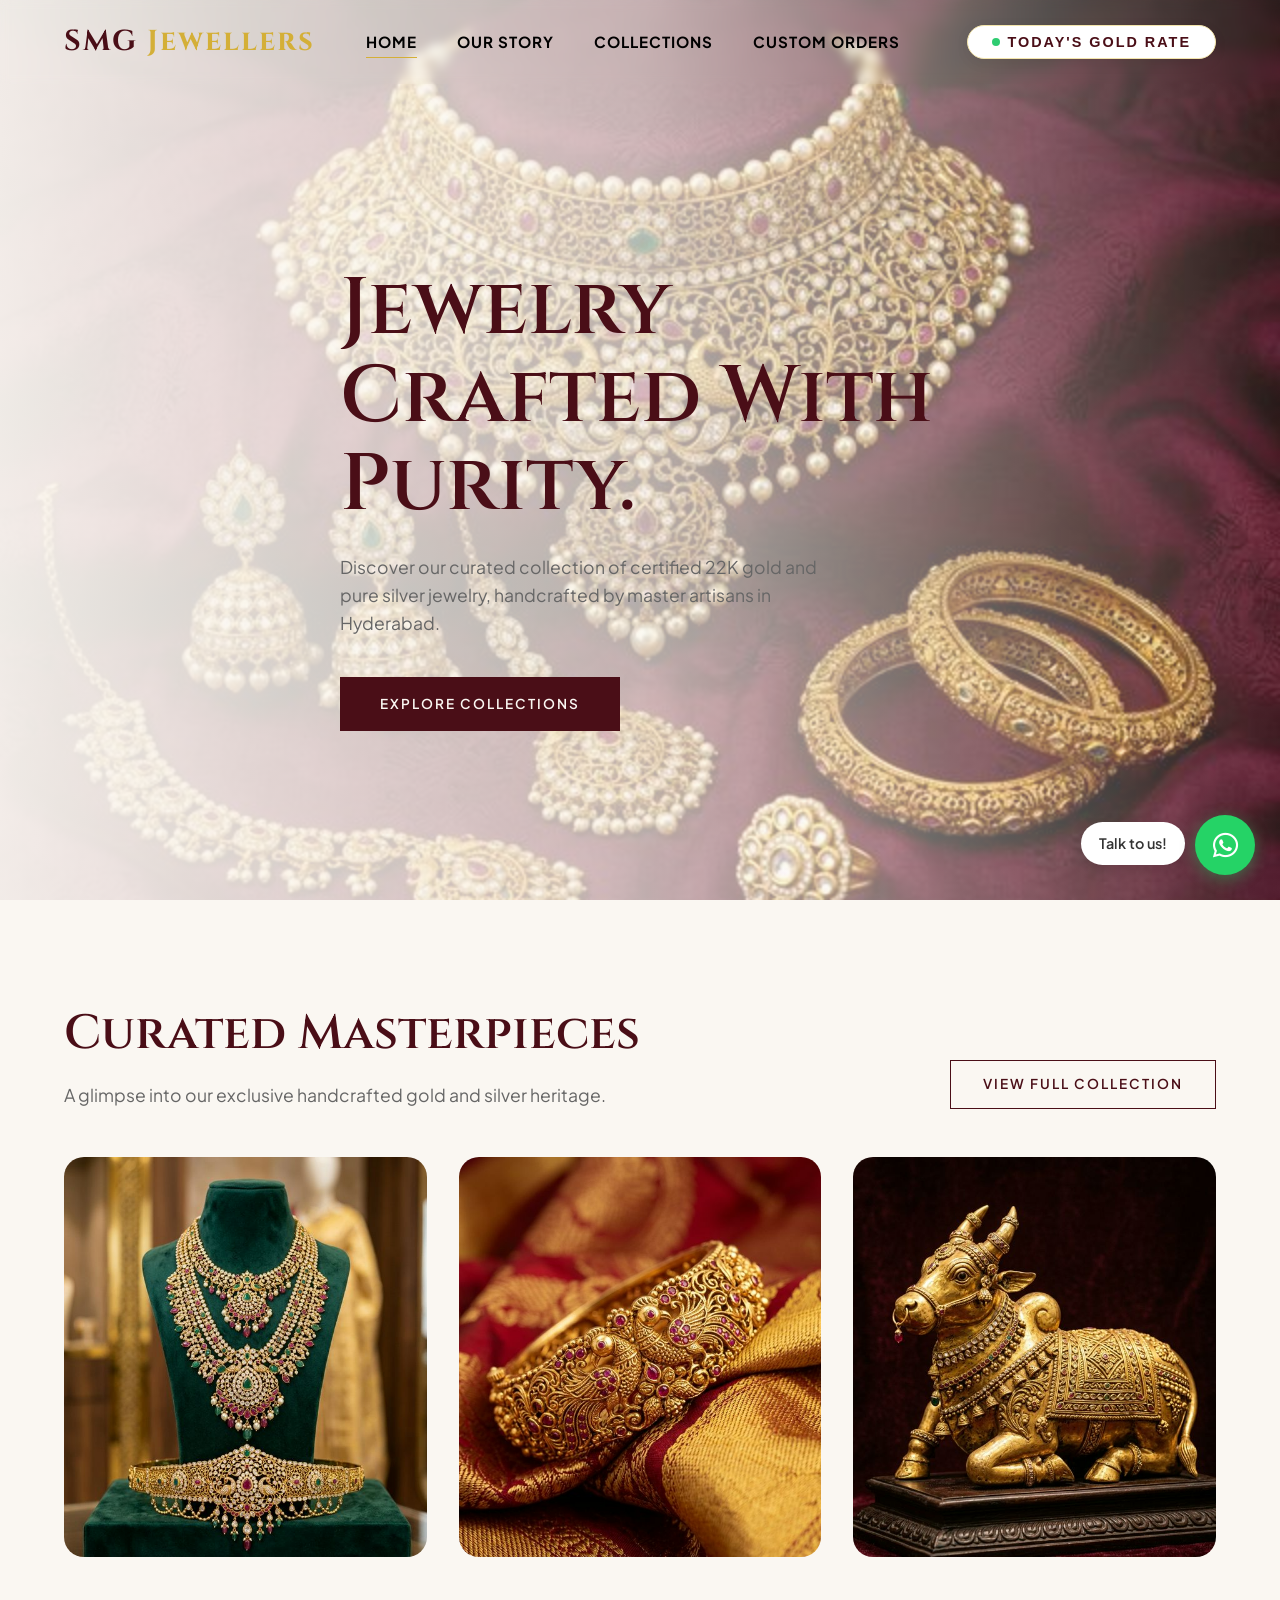
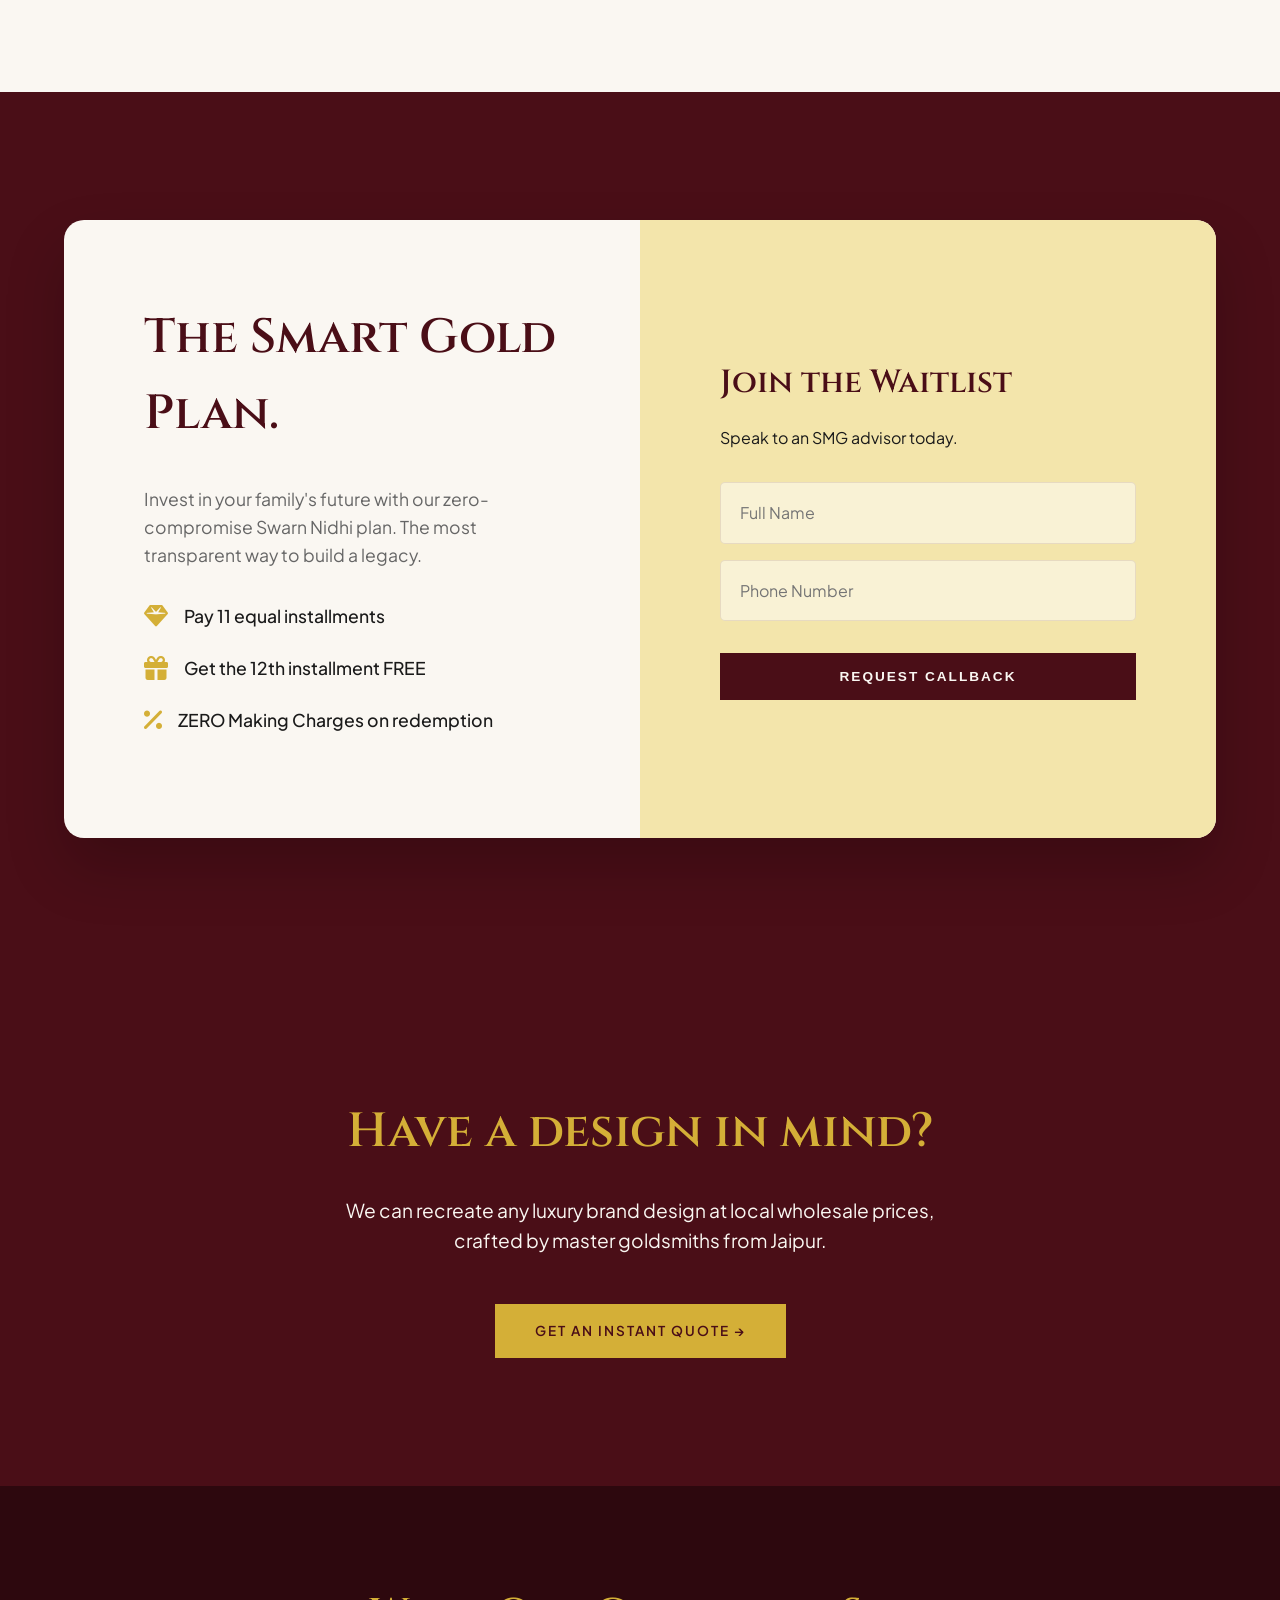
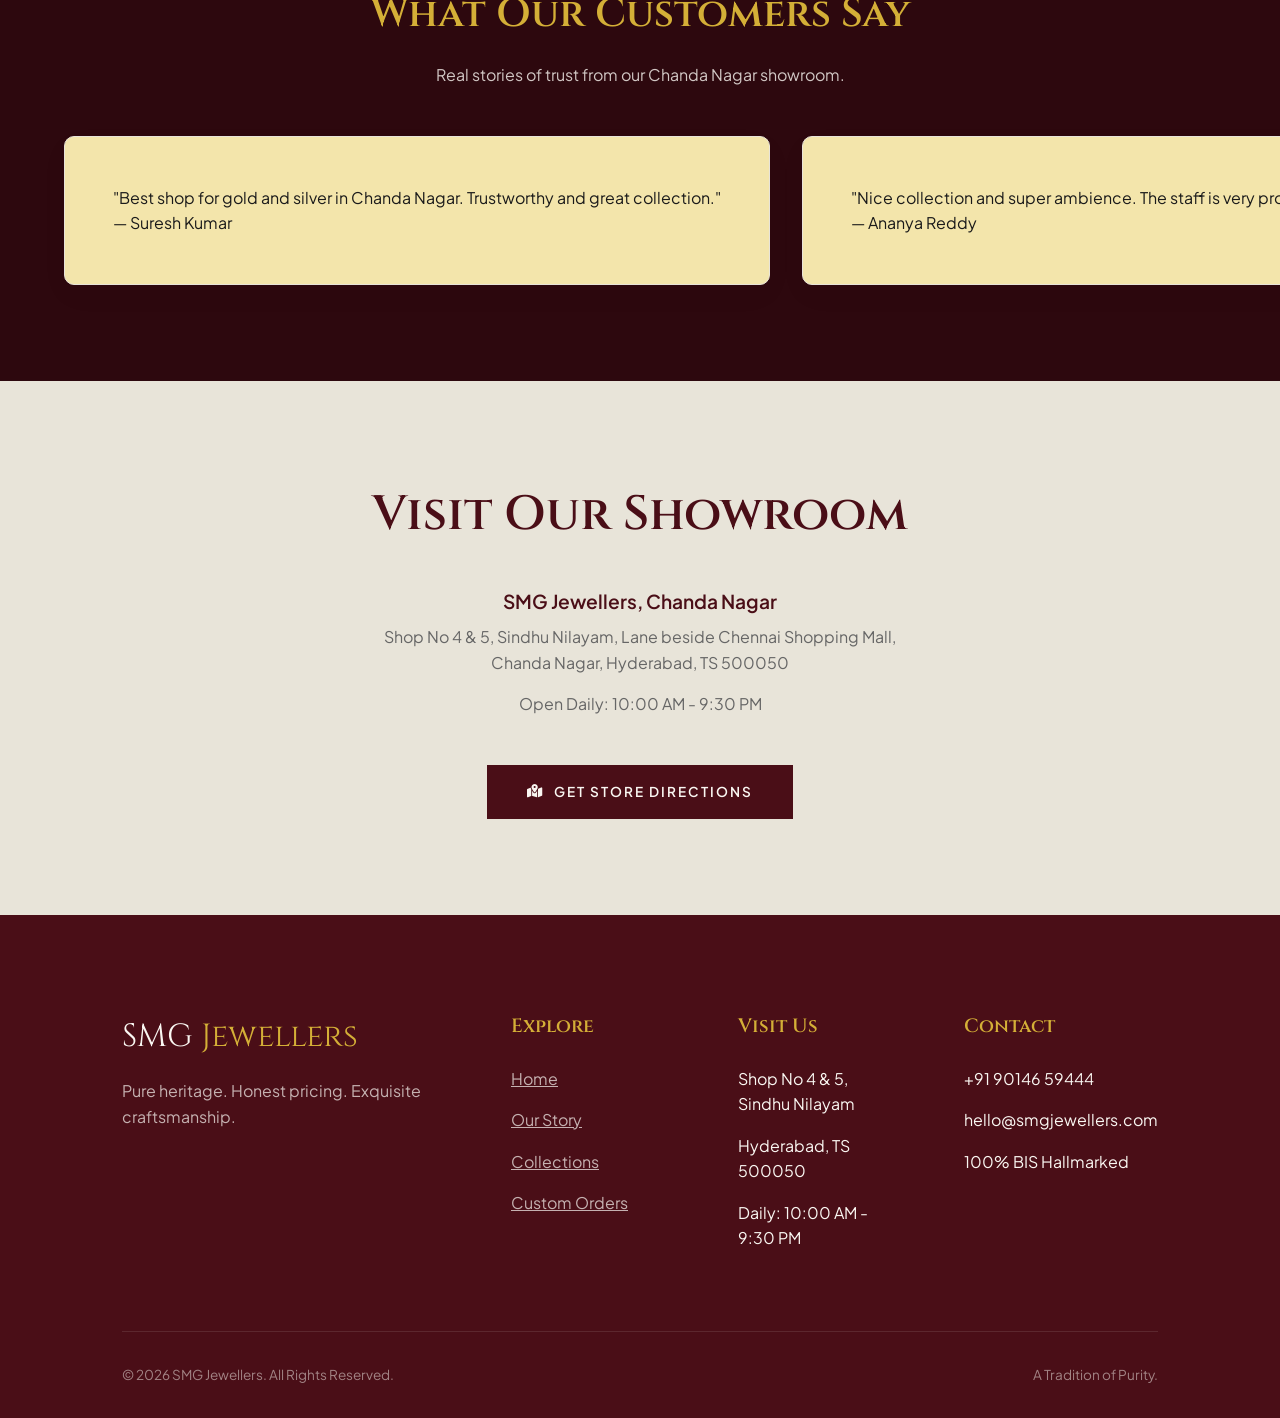
==== index.html @ c47623cd "chore: update Google Tag Manager container ID" ====
<!DOCTYPE html>

<html lang="en">

<head>
    <meta charset="utf-8" />
    <meta content="width=device-width, initial-scale=1.0" name="viewport" />
    <title>SMG Jewellers | Pure Gold & Custom Designs in Hyderabad</title>
    <meta name="description" content="Discover curated 22K gold, pure silver, and custom jewelry at SMG Jewellers, Chanda Nagar, Hyderabad. Transparency, purity, and heritage since generations.">
    <meta property="og:title" content="SMG Jewellers | Pure Gold & Custom Designs">
    <meta property="og:description" content="Visit SMG Jewellers for BIS Hallmarked gold and exquisite silver collections in Hyderabad.">
    <meta property="og:image" content="assets/bridal_jewelry_hero_1774739540869.png">
    <link href="https://cdnjs.cloudflare.com/ajax/libs/font-awesome/6.4.0/css/all.min.css" rel="stylesheet" />
    <link href="styles.css" rel="stylesheet" />

    <!-- Google Tag Manager -->
    <script>(function(w,d,s,l,i){w[l]=w[l]||[];w[l].push({'gtm.start':
    new Date().getTime(),event:'gtm.js'});var f=d.getElementsByTagName(s)[0],
    j=d.createElement(s),dl=l!='dataLayer'?'&l='+l:'';j.async=true;j.src=
    'https://www.googletagmanager.com/gtm.js?id='+i+dl;f.parentNode.insertBefore(j,f);
    })(window,document,'script','dataLayer','GTM-WTC3RZSS');</script>
    <!-- End Google Tag Manager -->

    <!-- Google Ads Conversion Tracking -->
    <script async src="https://www.googletagmanager.com/gtag/js?id=AW-18037257898"></script>
    <script>
      window.dataLayer = window.dataLayer || [];
      function gtag(){dataLayer.push(arguments);}
      gtag('js', new Date());
      gtag('config', 'AW-18037257898');
    </script>
</head>

<body>
    <!-- Google Tag Manager (noscript) -->
    <noscript><iframe src="https://www.googletagmanager.com/ns.html?id=GTM-WTC3RZSS"
    height="0" width="0" style="display:none;visibility:hidden"></iframe></noscript>
    <!-- End Google Tag Manager (noscript) -->

    <!-- Header -->
    <header class="header">
        <a class="logo" href="index.html">SMG <span>Jewellers</span></a>
        <nav class="nav-links">
            <a class="nav-link active" href="index.html">Home</a>
            <a class="nav-link" href="about.html">Our Story</a>
            <a class="nav-link" href="gallery.html">Collections</a>
            <a class="nav-link text-gold" href="custom-designs.html">Custom Orders</a>
        </nav>
        <button class="btn" id="open-rates-btn" style="padding: 0.5rem 1.5rem; font-size: 0.9rem; background: #fff; border: 1px solid var(--gold-light); color: var(--maroon); border-radius: 50px; margin-left: 1rem; cursor: pointer; font-weight: 600; box-shadow: 0 4px 15px rgba(0,0,0,0.05); display: flex; align-items: center; justify-content: center; gap: 8px;"><div class="pulse" style="width: 8px; height: 8px; margin:0;"></div> Today's Gold Rate</button>
    </header>
    <!-- Hero Section -->
    <section class="hero reveal active">
        <img alt="Bridal Jewelry" class="hero-bg" src="assets/bridal_jewelry_hero_1774739540869.png" />
        <div class="hero-overlay"></div>
        <div class="container relative z-10">
            <div class="hero-content">
                <h1 class="hero-title">Jewelry Crafted With Purity.</h1>
                <p class="hero-text">Discover our curated collection of certified 22K gold and pure silver jewelry,
                    handcrafted by master artisans in Hyderabad.</p>
                <a class="btn btn-primary" href="gallery.html">Explore Collections</a>
            </div>
        </div>
    </section>
    <!-- Featured Collections -->
    <section class="section reveal" style="padding: 6rem 0;">
        <div class="container">
            <div
                style="display: flex; justify-content: space-between; align-items: flex-end; margin-bottom: 3rem; flex-wrap: wrap; gap: 2rem;">
                <div>
                    <h2 style="font-size: 3rem; margin-bottom: 0.5rem;">Curated Masterpieces</h2>
                    <p style="font-size: 1.1rem; color: var(--text-light);">A glimpse into our exclusive handcrafted
                        gold and silver heritage.</p>
                </div><a class="btn btn-outline" href="gallery.html" style="padding: 0.8rem 2rem;">View Full
                    Collection</a>
            </div>
            <div class="reviews-grid" style="gap: 2rem; margin-top: 0;">
                <a class="masonry-item" href="product.html?id=heavy-bridal-haram">
                    <img alt="Heavy Bridal Haram" src="assets/heavy_bridal_haram_1774742140736.png"
                        style="height: 400px; object-fit: cover; border-radius: 20px; width: 100%;" />
                    <div class="masonry-hover">
                        <h3 class="item-name">Heavy Bridal Haram</h3>
                        <p>View Heritage Piece &rarr;</p>
                    </div>
                </a>
                <a class="masonry-item" href="product.html?id=temple-gold-bangle">
                    <img alt="Temple Gold Bangle" src="assets/temple_gold_bangle_1774742118726.png"
                        style="height: 400px; object-fit: cover; border-radius: 20px; width: 100%;" />
                    <div class="masonry-hover">
                        <h3 class="item-name">Temple Gold Bangle</h3>
                        <p>View Heritage Piece &rarr;</p>
                    </div>
                </a>
                <a class="masonry-item" href="product.html?id=gold-nandi-bomma">
                    <img alt="Antique Nandi Bomma" src="assets/antique_nandi_bomma.png"
                        style="height: 400px; object-fit: cover; border-radius: 20px; width: 100%;" />
                    <div class="masonry-hover">
                        <h3 class="item-name">Antique Nandi Bomma</h3>
                        <p>View Heritage Piece &rarr;</p>
                    </div>
                </a>
            </div>
        </div>
    </section>
    <!-- Savings Plan -->
    <section class="section savings-section reveal">
        <div class="container">
            <div class="savings-container">
                <div class="savings-content">
                    <h2 style="font-size: 3rem; margin-bottom: 2rem;">The Smart Gold Plan.</h2>
                    <p style="font-size: 1.1rem; color: var(--text-light);">Invest in your family's future with our
                        zero-compromise Swarn Nidhi plan. The most transparent way to build a legacy.</p>
                    <ul class="feature-list">
                        <li><i class="fa-solid fa-gem"></i> Pay 11 equal installments</li>
                        <li><i class="fa-solid fa-gift"></i> Get the 12th installment FREE</li>
                        <li><i class="fa-solid fa-percent"></i> ZERO Making Charges on redemption</li>
                    </ul>
                </div>
                <div class="savings-form-wrapper">
                    <h3 style="font-size: 2rem; margin-bottom: 1rem;">Join the Waitlist</h3>
                    <p style="margin-bottom: 2rem;">Speak to an SMG advisor today.</p>
                    <form id="savings-form">
                        <input class="form-input" id="savings-name" placeholder="Full Name" required="" type="text" />
                        <input class="form-input" id="savings-phone" placeholder="Phone Number" required="" type="tel" />
                        <button class="btn btn-primary" style="width: 100%; margin-top: 1rem;" type="submit">Request
                            Callback</button>
                    </form>
                </div>
            </div>
        </div>
    </section>
    <!-- Custom Designs Promo -->
    <section class="section reveal" style="background: var(--maroon);">
        <div class="container" style="text-align: center;">
            <h2 style="font-size: 3rem; color: var(--gold); margin-bottom: 1.5rem;">Have a design in mind?</h2>
            <p style="color: var(--cream); font-size: 1.2rem; max-width: 600px; margin: 0 auto 3rem;">We can recreate
                any luxury brand design at local wholesale prices, crafted by master goldsmiths from Jaipur.</p>
            <a class="btn btn-primary" href="custom-designs.html"
                style="background: var(--gold); color: var(--maroon);">Get an Instant Quote &rarr;</a>
        </div>
    </section>
    <!-- Testimonials -->
    <section class="section reveal" style="padding: 6rem 0; background: var(--maroon-dark); overflow: hidden;">
        <div class="container">
            <div style="text-align: center; margin-bottom: 3rem;">
                <h2 style="color: var(--gold); font-size: 2.5rem; margin-bottom: 1rem;">What Our Customers Say</h2>
                <p style="color: var(--cream); opacity: 0.8;">Real stories of trust from our Chanda Nagar showroom.</p>
            </div>
            <div class="reviews-marquee-container"
                style="display: flex; gap: 2rem; animation: scrollReviews 40s linear infinite; width: fit-content;">
                <div class="review-card review-card-fixed">
                    <p>"Best shop for gold and silver in Chanda Nagar. Trustworthy and great collection."</p><span>—
                        Suresh Kumar</span>
                </div>
                <div class="review-card review-card-fixed">
                    <p>"Nice collection and super ambience. The staff is very professional."</p><span>— Ananya
                        Reddy</span>
                </div>
                <div class="review-card review-card-fixed">
                    <p>"I got my bridal jewellery customized here, amazing work and finish."</p><span>— Priyanka
                        Sharma</span>
                </div>
                <div class="review-card review-card-fixed">
                    <p>"Transparent pricing and high-quality certified gold. Highly recommended."</p><span>— Rahul
                        Mehta</span>
                </div>
                <div class="review-card review-card-fixed">
                    <p>"Exquisite designs for every occasion. A generational family jeweler."</p><span>— Vijaya
                        Lakshmi</span>
                </div>
                <div class="review-card review-card-fixed">
                    <p>"The best experience buying traditional jewelry in Hyderabad."</p><span>— Sai Kumar</span>
                </div>
                <!-- Duplicate set for seamless infinite loop -->
                <div class="review-card review-card-fixed">
                    <p>"Best shop for gold and silver in Chanda Nagar. Trustworthy and great collection."</p><span>—
                        Suresh Kumar</span>
                </div>
                <div class="review-card review-card-fixed">
                    <p>"Nice collection and super ambience. The staff is very professional."</p><span>— Ananya
                        Reddy</span>
                </div>
                <div class="review-card review-card-fixed">
                    <p>"I got my bridal jewellery customized here, amazing work and finish."</p><span>— Priyanka
                        Sharma</span>
                </div>
                <div class="review-card review-card-fixed">
                    <p>"Transparent pricing and high-quality certified gold. Highly recommended."</p><span>— Rahul
                        Mehta</span>
                </div>
                <div class="review-card review-card-fixed">
                    <p>"Exquisite designs for every occasion. A generational family jeweler."</p><span>— Vijaya
                        Lakshmi</span>
                </div>
                <div class="review-card review-card-fixed">
                    <p>"The best experience buying traditional jewelry in Hyderabad."</p><span>— Sai Kumar</span>
                </div>
            </div>
        </div>
    </section>
    <section class="section" id="store-location" style="background: var(--cream-dark); padding: 6rem 0;">
        <div class="container" style="text-align: center;">
            <h2 style="font-size: 3rem; margin-bottom: 2rem;">Visit Our Showroom</h2>
            <div style="max-width: 600px; margin: 0 auto 3rem;">
                <p style="font-size: 1.2rem; color: var(--maroon); font-weight: 600; margin-bottom: 0.5rem;">SMG
                    Jewellers, Chanda Nagar</p>
                <p style="color: var(--text-light);">Shop No 4 &amp; 5, Sindhu Nilayam, Lane beside Chennai Shopping
                    Mall,<br />Chanda Nagar, Hyderabad, TS 500050</p>
                <p style="color: var(--text-light); margin-top: 1rem;">Open Daily: 10:00 AM - 9:30 PM</p>
            </div><a class="btn btn-primary"
                href="https://www.google.com/maps/dir//SMG+Jewellers,+Sindhu+Nilayam,+Shop+No.+4+%26+5,+Lane+beside+Chennai+Shopping+Mall,+Behind+Canara+Bank,+Gangaram,+Chanda+Nagar,+Hyderabad,+TS+500050"
                target="_blank"><i class="fa-solid fa-map-location-dot" style="margin-right: 10px;"></i> Get Store
                Directions</a>
        </div>
    </section>
    <!-- Footer -->
    <footer class="footer">
        <div class="container">
            <div class="footer-grid">
                <div>
                    <a class="footer-logo" href="#">SMG <span>Jewellers</span></a>
                    <p style="color: rgba(250, 247, 242, 0.7); margin-top: 1rem;">Pure heritage. Honest pricing.
                        Exquisite craftsmanship.</p>
                </div>
                <div>
                    <h4 class="footer-title">Explore</h4>
                    <ul class="footer-links">
                        <li><a href="index.html">Home</a></li>
                        <li><a href="about.html">Our Story</a></li>
                        <li><a href="gallery.html">Collections</a></li>
                        <li><a href="custom-designs.html">Custom Orders</a></li>
                    </ul>
                </div>
                <div>
                    <h4 class="footer-title">Visit Us</h4>
                    <ul class="footer-links">
                        <li>Shop No 4 &amp; 5, Sindhu Nilayam</li>
                        <li>Hyderabad, TS 500050</li>
                        <li>Daily: 10:00 AM - 9:30 PM</li>
                    </ul>
                </div>
                <div>
                    <h4 class="footer-title">Contact</h4>
                    <ul class="footer-links">
                        <li>+91 90146 59444</li>
                        <li>hello@smgjewellers.com</li>
                        <li>100% BIS Hallmarked</li>
                    </ul>
                </div>
            </div>
            <div class="footer-bottom">
                <p>© 2026 SMG Jewellers. All Rights Reserved.</p>
                <p>A Tradition of Purity.</p>
            </div>
        </div>
    </footer>
    <div class="wa-tooltip">Talk to us!</div>
    <a class="whatsapp-float" href="https://wa.me/919014659444" target="_blank" title="Chat on WhatsApp"><i
            class="fa-brands fa-whatsapp"></i></a>
    <script src="script.js"></script>

<!-- Rate Modal -->
<div id="rate-modal" class="modal-overlay">
    <div class="modal-content">
        <button id="close-rate-modal" class="close-btn">&times;</button>
        <div class="modal-header">
            <h3>Today's Live Rates</h3>
            <p style="font-size: 0.9rem; color: var(--text-light);">Market rates updated live from Hyderabad</p>
        </div>
        <div class="modal-body">
            <!-- Gold 24K -->
            <div class="rate-item gold-rate-box">
                <div class="metal-info">
                    <span class="metal-name">Pure Gold (24KT)</span>
                    <span class="metal-label">Price per 1g</span>
                </div>
                <span class="metal-price" id="modal-gold24">Fetching...</span>
            </div>
            <!-- Gold 22K -->
            <div class="rate-item gold-rate-box" style="background: var(--gold); color: #fff;">
                <div class="metal-info">
                    <span class="metal-name" style="color: rgba(255,255,255,0.8);">Standard Gold (22KT)</span>
                    <span class="metal-label" style="color: #fff;">Price per 1g</span>
                </div>
                <span class="metal-price" id="modal-gold22" style="color: #fff;">Fetching...</span>
            </div>
            <!-- Gold 18K -->
            <div class="rate-item gold-rate-box" style="background: #fffbe6;">
                <div class="metal-info">
                    <span class="metal-name">Light Gold (18KT)</span>
                    <span class="metal-label">Price per 1g</span>
                </div>
                <span class="metal-price" id="modal-gold18">Fetching...</span>
            </div>
            <!-- Silver -->
            <div class="rate-item silver-rate-box">
                <div class="metal-info">
                    <span class="metal-name">Pure Silver</span>
                    <span class="metal-label">Price per 1g</span>
                </div>
                <span class="metal-price" id="modal-silver">Fetching...</span>
            </div>
            <!-- Platinum -->
            <div class="rate-item platinum-rate-box">
                <div class="metal-info">
                    <span class="metal-name">Platinum</span>
                    <span class="metal-label">Price per 1g</span>
                </div>
                <span class="metal-price" id="modal-platinum">Fetching...</span>
            </div>
        </div>
        <div class="modal-footer">
            <span id="rate-timestamp">Last updated: Just now</span>
            <div style="margin-top: 1rem;">
                <a href="https://wa.me/919014659444?text=Hi, I want to lock the current gold rate." target="_blank" class="btn btn-primary" style="width: 100%; border-radius: 50px;">Lock This Rate &rarr;</a>
            </div>
        </div>
    </div>
</div>
</body>

</html>
---- styles.css ----
@import url('https://fonts.googleapis.com/css2?family=Cinzel:wght@400;600;700&family=Plus+Jakarta+Sans:wght@300;400;500;600&display=swap');

:root {
    --maroon: #4A0E17;
    --maroon-dark: #2D080E;
    --gold: #D4AF37;
    --gold-light: #F3E5AB;
    --cream: #FAF7F2;
    --cream-dark: #E8E4D9;
    --text-dark: #1A1A1A;
    --text-light: #666666;

    --font-heading: 'Cinzel', serif;
    --font-body: 'Plus Jakarta Sans', sans-serif;

    --transition: all 0.6s cubic-bezier(0.16, 1, 0.3, 1);
}

* {
    margin: 0;
    padding: 0;
    box-sizing: border-box;
}

body {
    font-family: var(--font-body);
    background-color: var(--cream);
    color: var(--text-dark);
    line-height: 1.6;
    overflow-x: hidden;
    opacity: 0;
    /* for page load animation */
    animation: fadeIn 1s ease forwards;
}

@keyframes fadeIn {
    to {
        opacity: 1;
    }
}

/* Typography */
h1,
h2,
h3,
h4,
.heading {
    font-family: var(--font-heading);
    color: var(--maroon);
    font-weight: 600;
}

.text-gold {
    color: var(--gold);
}

.text-cream {
    color: var(--cream);
}

/* Utilities */
.container {
    max-width: 1440px;
    margin: 0 auto;
    padding: 0 5%;
}

.section {
    padding: 8rem 0;
}

/* Reveal Animations */
.reveal {
    opacity: 0;
    transform: translateY(40px);
    transition: var(--transition);
}

.reveal.active {
    opacity: 1;
    transform: translateY(0);
}

/* Header */
.header {
    position: fixed;
    top: 0;
    left: 0;
    width: 100%;
    z-index: 100;
    padding: 1.2rem 5%;
    display: flex;
    justify-content: space-between;
    align-items: center;
    transition: var(--transition);
    background: transparent;
    backdrop-filter: blur(5px);
}

.header.scrolled {
    background: rgba(250, 247, 242, 0.95);
    backdrop-filter: blur(10px);
    box-shadow: 0 4px 30px rgba(0, 0, 0, 0.05);
    padding: 1rem 5%;
}

.logo {
    font-family: var(--font-heading);
    font-size: 1.8rem;
    font-weight: 700;
    color: var(--maroon);
    text-decoration: none;
    letter-spacing: 2px;
}

.logo span {
    color: var(--gold);
}

.nav-links {
    display: flex;
    gap: 2.5rem;
    align-items: center;
}

/* Live Rate Ticker */
.rate-ticker {
    background: var(--maroon-dark);
    color: var(--gold);
    padding: 0.5rem 0;
    font-size: 0.8rem;
    font-weight: 600;
    text-transform: uppercase;
    letter-spacing: 1.5px;
    overflow: hidden;
    position: relative;
    z-index: 101;
    border-bottom: 1px solid rgba(212, 175, 55, 0.2);
}

.ticker-content {
    display: flex;
    gap: 6rem;
    white-space: nowrap;
    animation: ticker 40s linear infinite;
    width: fit-content;
    padding-left: 2rem;
}

@keyframes ticker {
    0% { transform: translateX(0); }
    100% { transform: translateX(-50%); }
}

.ticker-item {
    display: flex;
    align-items: center;
    gap: 0.5rem;
}

.nav-link {
    text-decoration: none;
    color: #000;
    font-weight: 700;
    font-size: 0.95rem;
    text-transform: uppercase;
    letter-spacing: 1px;
    position: relative;
    transition: var(--transition);
}

.nav-link::after {
    content: '';
    position: absolute;
    bottom: -4px;
    left: 0;
    width: 0;
    height: 1px;
    background: var(--gold);
    transition: var(--transition);
}

.nav-link:hover::after,
.nav-link.active::after {
    width: 100%;
}

.live-rate {
    display: flex;
    align-items: center;
    gap: 1.5rem;
    font-size: 0.85rem;
    text-transform: uppercase;
    letter-spacing: 1px;
    font-weight: 600;
    color: var(--gold);
    background: rgba(74, 14, 23, 0.85);
    backdrop-filter: blur(10px);
    -webkit-backdrop-filter: blur(10px);
    border: 1px solid rgba(212, 175, 55, 0.3);
    padding: 0.6rem 1.5rem;
    border-radius: 30px;
    box-shadow: 0 4px 20px rgba(0, 0, 0, 0.15);
}

.rate-item {
    display: flex;
    align-items: center;
    gap: 0.5rem;
    white-space: nowrap;
}

.pulse {
    width: 8px;
    height: 8px;
    background: #2ecc71;
    border-radius: 50%;
    animation: pulsing 2s infinite;
}

.pulse.silver-pulse {
    background: #E0E0E0;
    box-shadow: 0 0 10px #E0E0E0;
}

@keyframes pulsing {
    0% {
        box-shadow: 0 0 0 0 rgba(74, 14, 23, 0.4);
    }

    70% {
        box-shadow: 0 0 0 8px rgba(74, 14, 23, 0);
    }

    100% {
        box-shadow: 0 0 0 0 rgba(74, 14, 23, 0);
    }
}

/* Buttons */
.btn {
    display: inline-flex;
    align-items: center;
    justify-content: center;
    padding: 1rem 2.5rem;
    text-decoration: none;
    font-weight: 600;
    text-transform: uppercase;
    letter-spacing: 2px;
    font-size: 0.85rem;
    transition: var(--transition);
    border: none;
    cursor: pointer;
    position: relative;
    overflow: hidden;
}

.btn-primary {
    background: var(--maroon);
    color: var(--cream);
}

.btn-primary::before {
    content: '';
    position: absolute;
    top: 0;
    left: -100%;
    width: 100%;
    height: 100%;
    background: linear-gradient(90deg, transparent, rgba(255, 255, 255, 0.2), transparent);
    transition: var(--transition);
}

.btn-primary:hover::before {
    left: 100%;
}

.btn-primary:hover {
    transform: translateY(-3px);
    box-shadow: 0 10px 20px rgba(74, 14, 23, 0.2);
}

.btn-outline {
    border: 1px solid var(--maroon);
    color: var(--maroon);
    background: transparent;
}

.btn-outline:hover {
    background: var(--maroon);
    color: var(--cream);
}

/* Floating WhatsApp */
.whatsapp-float {
    position: fixed;
    bottom: 2rem;
    right: 2rem;
    width: 60px;
    height: 60px;
    background: #25D366;
    color: white;
    border-radius: 50%;
    display: flex;
    align-items: center;
    justify-content: center;
    font-size: 30px;
    box-shadow: 0 10px 30px rgba(37, 211, 102, 0.3);
    z-index: 1000;
    transition: var(--transition);
    text-decoration: none;
}

.whatsapp-float:hover {
    transform: translateY(-5px) scale(1.05);
    box-shadow: 0 15px 35px rgba(37, 211, 102, 0.4);
}

/* Footer */
.footer {
    background: var(--maroon);
    color: var(--cream);
    padding: 6rem 5% 2rem;
}

.footer-grid {
    display: grid;
    grid-template-columns: 2fr 1fr 1fr 1fr;
    gap: 4rem;
    margin-bottom: 4rem;
}

.footer-logo {
    font-family: var(--font-heading);
    font-size: 2rem;
    color: var(--cream);
    text-decoration: none;
    margin-bottom: 1rem;
    display: block;
}

.footer-logo span {
    color: var(--gold);
}

.footer-title {
    color: var(--gold);
    font-size: 1.2rem;
    margin-bottom: 1.5rem;
}

.footer-links {
    list-style: none;
}

.footer-links li {
    margin-bottom: 1rem;
}

.footer-links a {
    color: rgba(250, 247, 242, 0.7);
    transition: var(--transition);
}

.footer-links a:hover {
    color: var(--gold);
    padding-left: 5px;
}

.footer-bottom {
    border-top: 1px solid rgba(250, 247, 242, 0.1);
    padding-top: 2rem;
    display: flex;
    justify-content: space-between;
    align-items: center;
    font-size: 0.85rem;
    color: rgba(250, 247, 242, 0.5);
}

/* ------------------------
   HOMEPAGE SPECIFICS
------------------------ */
.hero {
    height: 100vh;
    position: relative;
    display: flex;
    align-items: center;
    padding: 0 5%;
}

.hero-bg {
    position: absolute;
    top: 0;
    left: 0;
    width: 100%;
    height: 100%;
    object-fit: cover;
    z-index: -2;
}

.hero-overlay {
    position: absolute;
    top: 0;
    left: 0;
    width: 100%;
    height: 100%;
    background: linear-gradient(to right, rgba(250, 247, 242, 0.95) 0%, rgba(250, 247, 242, 0.7) 50%, rgba(250, 247, 242, 0.1) 100%);
    z-index: -1;
}

.hero-content {
    max-width: 600px;
    padding-top: 6rem;
}

.hero-subtitle {
    text-transform: uppercase;
    letter-spacing: 4px;
    color: var(--gold);
    font-weight: 600;
    font-size: 0.9rem;
    margin-bottom: 1rem;
    display: block;
}

.hero-title {
    font-size: 5rem;
    line-height: 1.1;
    margin-bottom: 1.5rem;
}

.hero-text {
    font-size: 1.1rem;
    color: var(--text-light);
    margin-bottom: 2.5rem;
    max-width: 480px;
}

/* Savings Card */
.savings-section {
    background: var(--maroon);
    color: var(--cream);
    position: relative;
}

.savings-container {
    display: grid;
    grid-template-columns: 1fr 1fr;
    background: var(--cream);
    border-radius: 20px;
    overflow: hidden;
    box-shadow: 0 30px 60px rgba(0, 0, 0, 0.2);
    color: var(--text-dark);
}

.savings-content {
    padding: 5rem;
    display: flex;
    flex-direction: column;
    justify-content: center;
}

.savings-form-wrapper {
    background: var(--gold-light);
    padding: 5rem;
    display: flex;
    flex-direction: column;
    justify-content: center;
}

.feature-list {
    list-style: none;
    margin-top: 2rem;
}

.feature-list li {
    display: flex;
    align-items: center;
    gap: 1rem;
    margin-bottom: 1.5rem;
    font-size: 1.1rem;
    font-weight: 500;
}

.feature-list i {
    color: var(--gold);
    font-size: 1.5rem;
}

.form-input {
    width: 100%;
    padding: 1.2rem;
    border: 1px solid rgba(74, 14, 23, 0.1);
    background: rgba(255, 255, 255, 0.5);
    margin-bottom: 1rem;
    font-family: var(--font-body);
    font-size: 1rem;
    border-radius: 5px;
    transition: var(--transition);
}

.form-input:focus {
    outline: none;
    border-color: var(--maroon);
    background: #fff;
}

/* Testimonials */
.reviews-grid {
    display: grid;
    grid-template-columns: repeat(3, 1fr);
    gap: 3rem;
    margin-top: 4rem;
}

.review-card {
    background: var(--gold-light);
    padding: 3rem;
    border-radius: 10px;
    box-shadow: 0 10px 30px rgba(0, 0, 0, 0.03);
    transition: var(--transition);
    border: 1px solid var(--cream-dark);
}

.review-card:hover {
    transform: translateY(-10px);
    box-shadow: 0 20px 40px rgba(74, 14, 23, 0.08);
    border-color: var(--gold);
}

.stars {
    color: var(--gold);
    font-size: 1.2rem;
    margin-bottom: 1.5rem;
}

.review-text {
    font-size: 1.1rem;
    font-style: italic;
    color: var(--text-light);
    margin-bottom: 2rem;
}

.reviewer {
    font-weight: 700;
    text-transform: uppercase;
    letter-spacing: 1px;
    font-size: 0.85rem;
    color: var(--maroon);
}

/* ------------------------
   GALLERY MASONRY
------------------------ */
.page-header {
    position: relative;
    padding: 12rem 5% 6rem;
    text-align: center;
}

.page-header h1 {
    color: var(--maroon);
    font-size: 4rem;
    margin-bottom: 1rem;
    position: relative;
    z-index: 2;
}

.page-header p {
    position: relative;
    z-index: 2;
    color: var(--text-light);
}

.masonry {
    column-count: 3;
    column-gap: 2rem;
    padding: 4rem 5%;
}

.masonry-item {
    break-inside: avoid;
    margin-bottom: 2rem;
    position: relative;
    border-radius: 10px;
    overflow: hidden;
    cursor: pointer;
}

.masonry-item img {
    width: 100%;
    transition: var(--transition);
}

.masonry-hover {
    position: absolute;
    top: 0;
    left: 0;
    width: 100%;
    height: 100%;
    background: rgba(74, 14, 23, 0.8);
    display: flex;
    flex-direction: column;
    justify-content: center;
    align-items: center;
    opacity: 0;
    transition: var(--transition);
    color: #fff;
    padding: 2rem;
    text-align: center;
}

.masonry-item:hover img {
    transform: scale(1.05);
}

.masonry-item:hover .masonry-hover {
    opacity: 1;
}

.item-name {
    font-family: var(--font-heading);
    font-size: 1.5rem;
    margin-bottom: 1rem;
    color: var(--gold);
}

.inquire-btn {
    color: #fff;
    border: 1px solid var(--gold);
    padding: 0.8rem 1.5rem;
    text-transform: uppercase;
    font-size: 0.8rem;
    letter-spacing: 1px;
    border-radius: 30px;
    transition: var(--transition);
}

.inquire-btn:hover {
    background: var(--gold);
    color: var(--maroon);
}

/* ------------------------
   ABOUT US
------------------------ */
.about-grid {
    display: grid;
    grid-template-columns: 1fr 1fr;
    gap: 6rem;
    align-items: center;
}

.about-img {
    width: 100%;
    border-radius: 10px;
    box-shadow: -20px 20px 0 var(--gold-light);
}

.trust-banner {
    background: var(--cream-dark);
    padding: 6rem 5%;
    display: grid;
    grid-template-columns: repeat(3, 1fr);
    gap: 3rem;
    text-align: center;
}

.trust-card i {
    font-size: 3rem;
    color: var(--gold);
    margin-bottom: 1.5rem;
}

.trust-card h3 {
    font-size: 1.5rem;
    margin-bottom: 1rem;
    color: var(--maroon);
}

/* ------------------------
   CUSTOM DESIGNS (SPOKE)
------------------------ */
.spoke-nav {
    display: none !important;
    /* STRICT CRO RULE */
}

.split-hero {
    position: relative;
    min-height: 100vh;
    display: flex;
    flex-direction: column;
    justify-content: center;
    padding: 8rem 5% 4rem;
    text-align: center;
}

.split-hero h1 {
    color: var(--maroon);
    font-size: 5rem;
    margin-bottom: 1.5rem;
    max-width: 1000px;
    margin-left: auto;
    margin-right: auto;
}

.split-hero p {
    font-size: 1.2rem;
    color: var(--text-light);
    max-width: 700px;
    margin: 0 auto 4rem;
}

.comparison-ui {
    display: grid;
    grid-template-columns: 1fr 1fr;
    max-width: 1200px;
    margin: 0 auto;
    border-radius: 20px;
    overflow: hidden;
    box-shadow: 0 40px 80px rgba(0, 0, 0, 0.4);
}

.comp-card {
    padding: 4rem;
    position: relative;
}

.comp-brand {
    background: #fff;
    color: var(--text-dark);
}

.comp-custom {
    background: var(--gold-light);
    color: var(--maroon);
}

.comp-tag {
    font-family: var(--font-heading);
    text-transform: uppercase;
    letter-spacing: 2px;
    font-weight: 700;
    margin-bottom: 2rem;
    display: block;
}

.comp-img {
    width: 100%;
    height: 300px;
    object-fit: cover;
    border-radius: 10px;
    margin-bottom: 2rem;
}

.comp-price-old {
    font-size: 2rem;
    color: #999;
    text-decoration: line-through;
}

.comp-price-new {
    font-family: var(--font-heading);
    font-size: 3.5rem;
    color: var(--maroon);
}

.massive-btn {
    display: inline-flex;
    align-items: center;
    gap: 1rem;
    background: #25D366;
    color: #fff;
    font-size: 1.5rem;
    padding: 1.5rem 4rem;
    border-radius: 50px;
    text-decoration: none;
    font-weight: 700;
    letter-spacing: 1px;
    margin-top: -3rem;
    /* pull up over the comparison UI slightly */
    position: relative;
    z-index: 10;
    box-shadow: 0 20px 40px rgba(37, 211, 102, 0.4);
    animation: float 3s ease-in-out infinite;
    transition: var(--transition);
}

.massive-btn:hover {
    transform: scale(1.05);
    box-shadow: 0 30px 60px rgba(37, 211, 102, 0.6);
}

@keyframes float {
    0% {
        transform: translateY(0);
    }

    50% {
        transform: translateY(-10px);
    }

    100% {
        transform: translateY(0);
    }
}

@media (max-width: 1024px) {

    .hero-title,
    .split-hero h1 {
        font-size: 3.5rem;
    }

    .savings-container,
    .about-grid,
    .comparison-ui {
        grid-template-columns: 1fr;
    }

    .savings-content,
    .savings-form-wrapper,
    .comp-card {
        padding: 3rem;
    }

    .masonry {
        column-count: 2;
    }
}

@media (max-width: 768px) {
    .nav-links {
        display: none;
    }

    .hero-title,
    .page-header h1,
    .split-hero h1 {
        font-size: 2.5rem;
    }

    .hero-overlay {
        background: rgba(250, 247, 242, 0.9);
    }

    .reviews-grid,
    .trust-banner,
    .footer-grid {
        grid-template-columns: 1fr;
    }

    .masonry {
        column-count: 1;
    }

    .massive-btn {
        width: 90%;
        padding: 1.5rem;
        font-size: 1.1rem;
        text-align: center;
    }
}

/* ------------------------
   PRODUCT PAGE
------------------------ */
.product-hero {
    padding: 10rem 5% 4rem;
    display: grid;
    grid-template-columns: 1fr 1fr;
    gap: 4rem;
    align-items: center;
}

.product-img {
    width: 100%;
    border-radius: 20px;
    box-shadow: 0 20px 40px rgba(0, 0, 0, 0.1);
}

.product-info h1 {
    font-size: 3.5rem;
    margin-bottom: 1.5rem;
}

.product-desc {
    font-size: 1.1rem;
    color: var(--text-light);
    margin-bottom: 2rem;
    line-height: 1.8;
}

.product-specs {
    margin-bottom: 3rem;
    border-top: 1px solid rgba(74, 14, 23, 0.1);
    padding-top: 2rem;
}

.spec-row {
    display: flex;
    justify-content: space-between;
    margin-bottom: 1rem;
    font-size: 1.1rem;
}

.spec-label {
    color: var(--text-light);
}

.spec-val {
    font-weight: 700;
    color: var(--maroon);
}

.wa-btn {
    display: inline-flex;
    align-items: center;
    gap: 1rem;
    background: #25D366;
    color: #fff;
    padding: 1.2rem 3rem;
    border-radius: 50px;
    text-decoration: none;
    font-weight: 700;
    font-size: 1.1rem;
    transition: var(--transition);
    box-shadow: 0 10px 20px rgba(37, 211, 102, 0.2);
}

.wa-btn:hover {
    transform: translateY(-3px);
    box-shadow: 0 15px 30px rgba(37, 211, 102, 0.4);
}

@media (max-width: 900px) {
    .product-hero {
        grid-template-columns: 1fr;
        padding-top: 8rem;
    }
}

/* === INFINITE REVIEWS MARQUEE === */
@keyframes scrollReviews {
    0% {
        transform: translateX(0);
    }

    100% {
        transform: translateX(-50%);
    }
}

.review-card-fixed {
    min-width: 320px;
    flex-shrink: 0;
}

/* === WHATSAPP FLOATING BUTTON + TOOLTIP === */
.whatsapp-float {
    position: fixed;
    bottom: 25px;
    right: 25px;
    width: 60px;
    height: 60px;
    background: #25D366;
    border-radius: 50%;
    display: flex;
    align-items: center;
    justify-content: center;
    color: white;
    font-size: 1.8rem;
    z-index: 9999;
    text-decoration: none;
    box-shadow: 0 4px 15px rgba(37, 211, 102, 0.4);
    transition: transform 0.3s, box-shadow 0.3s;
}

.whatsapp-float:hover {
    transform: scale(1.1);
    box-shadow: 0 6px 25px rgba(37, 211, 102, 0.5);
}

.wa-tooltip {
    position: fixed;
    bottom: 35px;
    right: 95px;
    background: white;
    color: #333;
    padding: 10px 18px;
    border-radius: 25px;
    font-size: 0.9rem;
    font-weight: 600;
    box-shadow: 0 4px 15px rgba(0, 0, 0, 0.12);
    z-index: 9998;
    opacity: 0;
    transform: translateX(20px);
    animation: tooltipSlideIn 0.5s ease 3s forwards;
    white-space: nowrap;
    font-family: var(--font-body);
}

.wa-tooltip::after {
    content: '';
    position: absolute;
    right: -6px;
    top: 50%;
    transform: translateY(-50%);
    border: 6px solid transparent;
    border-left-color: white;
}

@keyframes tooltipSlideIn {
    to {
        opacity: 1;
        transform: translateX(0);
    }
}
/* --- UI RATE MODAL --- */
.modal-overlay {
    position: fixed;
    top: 0; left: 0; width: 100%; height: 100%;
    background: rgba(74, 14, 23, 0.15);
    backdrop-filter: blur(12px);
    -webkit-backdrop-filter: blur(12px);
    z-index: 9999;
    display: flex;
    align-items: center;
    justify-content: center;
    opacity: 0;
    pointer-events: none;
    transition: all 0.4s cubic-bezier(0.16, 1, 0.3, 1);
}

.modal-overlay.active {
    opacity: 1;
    pointer-events: auto;
}

.modal-content {
    background: rgba(255, 255, 255, 0.92);
    width: 92%;
    max-width: 420px;
    max-height: 90vh;
    overflow-y: auto;
    border-radius: 16px;
    box-shadow: 0 40px 100px rgba(74, 14, 23, 0.2);
    border: 1px solid rgba(255, 255, 255, 0.3);
    overflow: hidden;
    transform: translateY(30px) scale(0.95);
    transition: all 0.5s cubic-bezier(0.16, 1, 0.3, 1);
}

.modal-overlay.active .modal-content {
    transform: translateY(0) scale(1);
    overflow-y: auto;
}

.modal-header {
    padding: 1.2rem 1.5rem;
    text-align: center;
    border-bottom: 1px solid rgba(74, 14, 23, 0.05);
    position: relative;
}

.modal-header h3 {
    font-size: 1.3rem;
    letter-spacing: 2px;
}

.close-btn {
    position: absolute;
    top: 1rem;
    right: 1.5rem;
    font-size: 2rem;
    color: var(--maroon);
    opacity: 0.5;
    transition: var(--transition);
    background: transparent;
    border: none;
    cursor: pointer;
}

.close-btn:hover {
    opacity: 1;
    transform: rotate(90deg);
}

/* --- Custom Notification System (Toast) --- */
.smg-notification-container {
    position: fixed;
    top: 20px;
    left: 50%;
    transform: translateX(-50%);
    z-index: 10000;
    pointer-events: none;
    display: flex;
    flex-direction: column;
    align-items: center;
    gap: 10px;
}

.smg-toast {
    background: #1a1a1a;
    color: #fff;
    padding: 1rem 2rem;
    border-radius: 50px;
    box-shadow: 0 10px 30px rgba(0,0,0,0.3);
    border: 1px solid var(--gold);
    display: flex;
    align-items: center;
    gap: 12px;
    font-weight: 500;
    animation: toastSlideIn 0.5s cubic-bezier(0.175, 0.885, 0.32, 1.275) forwards,
               toastFadeOut 0.5s ease 4.5s forwards;
    pointer-events: auto;
    min-width: 300px;
}

.smg-toast.error {
    border-color: #ff4d4d;
}

.smg-toast.error i {
    color: #ff4d4d;
}

.smg-toast.success i {
    color: var(--gold);
}

@keyframes toastSlideIn {
    from { opacity: 0; transform: translateY(-100%); }
    to { opacity: 1; transform: translateY(0); }
}

@keyframes toastFadeOut {
    from { opacity: 1; transform: translateY(0); }
    to { opacity: 0; transform: translateY(-20px); }
}

.modal-body {
    padding: 1rem 1.2rem;
    display: flex;
    flex-direction: column;
    gap: 0.6rem;
}

.rate-item {
    display: flex;
    justify-content: space-between;
    align-items: center;
    padding: 0.8rem 1.2rem;
    border-radius: 10px;
    font-weight: 600;
    transition: transform 0.3s;
}

.rate-item:hover {
    transform: translateX(5px);
}

.gold-rate-box {
    background: linear-gradient(135deg, var(--gold-light), #fff);
    border: 1px solid rgba(212, 175, 55, 0.2);
}

.silver-rate-box, .platinum-rate-box {
    background: #fff;
    border: 1px solid rgba(0,0,0,0.05);
}

.metal-info {
    display: flex;
    flex-direction: column;
}

.metal-name {
    font-family: var(--font-heading);
    font-size: 1rem;
    color: var(--maroon);
    font-weight: 600;
}

.metal-label {
    font-size: 0.7rem;
    text-transform: uppercase;
    letter-spacing: 1px;
    color: var(--text-light);
    margin-top: 0.1rem;
}

.metal-price {
    font-size: 1.1rem;
    font-family: var(--font-heading);
    color: var(--maroon);
}

.modal-footer {
    padding: 1rem 1.5rem;
    background: rgba(74, 14, 23, 0.03);
    text-align: center;
    font-size: 0.8rem;
    color: var(--text-light);
    border-top: 1px solid rgba(74, 14, 23, 0.05);
}

/* ==========================================
   TABLET - Medium screens
   ========================================== */
@media (max-width: 1024px) {
    .hero-title {
        font-size: 3.5rem;
    }

    .split-hero h1 {
        font-size: 3.5rem;
    }

    .page-header h1 {
        font-size: 3rem;
    }

    .savings-container {
        grid-template-columns: 1fr;
    }

    .comparison-ui {
        grid-template-columns: 1fr;
    }

    .about-grid {
        grid-template-columns: 1fr;
        gap: 3rem;
    }

    .masonry {
        column-count: 2;
    }
}

/* ==========================================
   MOBILE - Comprehensive Mobile Fixes
   ========================================== */
@media (max-width: 768px) {

    /* === HEADER & NAVIGATION === */
    .header {
        padding: 0.8rem 5%;
    }

    .logo {
        font-size: 1.3rem;
    }

    /* Hide desktop nav links, keep header clean */
    .nav-links {
        display: none !important;
    }

    /* Rate button smaller on mobile */
    #open-rates-btn {
        padding: 0.4rem 0.9rem !important;
        font-size: 0.7rem !important;
        letter-spacing: 0;
        white-space: nowrap;
    }

    /* === HERO SECTION === */
    .hero {
        padding: 0 4%;
        align-items: flex-end;
        padding-bottom: 4rem;
        min-height: 85vh;
    }

    .hero-content {
        padding-top: 0;
    }

    .hero-title {
        font-size: 2.5rem;
        line-height: 1.15;
    }

    .hero-subtitle {
        font-size: 0.75rem;
        letter-spacing: 2px;
    }

    .hero-text {
        font-size: 0.95rem;
    }

    .hero-overlay {
        background: linear-gradient(to top, rgba(250, 247, 242, 0.95) 0%, rgba(250, 247, 242, 0.7) 40%, rgba(250, 247, 242, 0.3) 100%) !important;
    }

    /* === BUTTONS === */
    .btn {
        padding: 0.9rem 1.8rem;
        font-size: 0.8rem;
        letter-spacing: 1px;
    }

    /* === SECTIONS === */
    .section {
        padding: 4rem 0;
    }

    .page-header {
        padding: 8rem 5% 3rem;
    }

    .page-header h1 {
        font-size: 2.2rem;
    }

    /* === SAVINGS / LEAD FORM === */
    .savings-container {
        grid-template-columns: 1fr;
        border-radius: 12px;
    }

    .savings-content,
    .savings-form-wrapper {
        padding: 2rem;
    }

    .savings-content h2 {
        font-size: 2rem;
    }

    /* === GALLERY MASONRY === */
    .masonry {
        column-count: 1;
        padding: 2rem 5%;
    }

    /* === REVIEWS === */
    .reviews-grid {
        grid-template-columns: 1fr;
        gap: 1.5rem;
    }

    .review-card {
        padding: 2rem;
    }

    .review-card-fixed {
        min-width: 260px;
    }

    /* === ABOUT PAGE === */
    .about-grid {
        grid-template-columns: 1fr;
        gap: 2rem;
    }

    .about-img {
        box-shadow: -10px 10px 0 var(--gold-light);
    }

    .trust-banner {
        grid-template-columns: 1fr;
        gap: 2rem;
        padding: 4rem 5%;
    }

    /* === CUSTOM DESIGNS PAGE === */
    .split-hero {
        padding: 6rem 5% 3rem;
    }

    .split-hero h1 {
        font-size: 2.2rem;
        line-height: 1.2;
    }

    .split-hero p {
        font-size: 1rem;
    }

    .massive-btn {
        font-size: 1rem;
        padding: 1.2rem 2rem;
        margin-top: 0;
    }

    .comparison-ui {
        grid-template-columns: 1fr;
    }

    .comp-card {
        padding: 2rem;
    }

    .comp-price-new {
        font-size: 2.5rem;
    }

    /* === FOOTER === */
    .footer {
        padding: 4rem 5% 2rem;
    }

    .footer-grid {
        grid-template-columns: 1fr 1fr;
        gap: 2rem;
    }

    .footer-bottom {
        flex-direction: column;
        gap: 0.5rem;
        text-align: center;
    }

    /* === RATE MODAL === */
    .modal-content {
        width: 95%;
        max-height: 88vh;
        overflow-y: auto;
        border-radius: 12px;
    }

    .modal-header {
        padding: 1rem 1.2rem;
    }

    .modal-body {
        padding: 0.8rem 1rem;
        gap: 0.5rem;
    }

    .rate-item {
        padding: 0.7rem 1rem;
    }

    .metal-name {
        font-size: 0.85rem;
    }

    .metal-price {
        font-size: 0.95rem;
    }

    .modal-footer {
        padding: 0.8rem 1rem;
    }

    .modal-footer .btn {
        font-size: 0.8rem;
        padding: 0.8rem 1rem !important;
    }

    /* === WHATSAPP BUTTON === */
    .whatsapp-float {
        width: 50px;
        height: 50px;
        font-size: 24px;
        bottom: 1.5rem;
        right: 1.5rem;
    }

    /* === LIVE RATE TICKER === */
    .live-rate {
        font-size: 0.7rem;
        padding: 0.4rem 0.8rem;
        gap: 0.8rem;
    }

    /* === TYPOGRAPHY === */
    h2 {
        font-size: 2rem !important;
    }
}

/* ==========================================
   SMALL MOBILE - Extra small screens
   ========================================== */
@media (max-width: 480px) {
    .footer-grid {
        grid-template-columns: 1fr;
    }

    .hero-title {
        font-size: 2rem;
    }

    .split-hero h1 {
        font-size: 1.8rem;
    }

    .massive-btn {
        font-size: 0.9rem;
        padding: 1rem 1.5rem;
        width: 100%;
        justify-content: center;
    }

    .container {
        padding: 0 4%;
    }
}
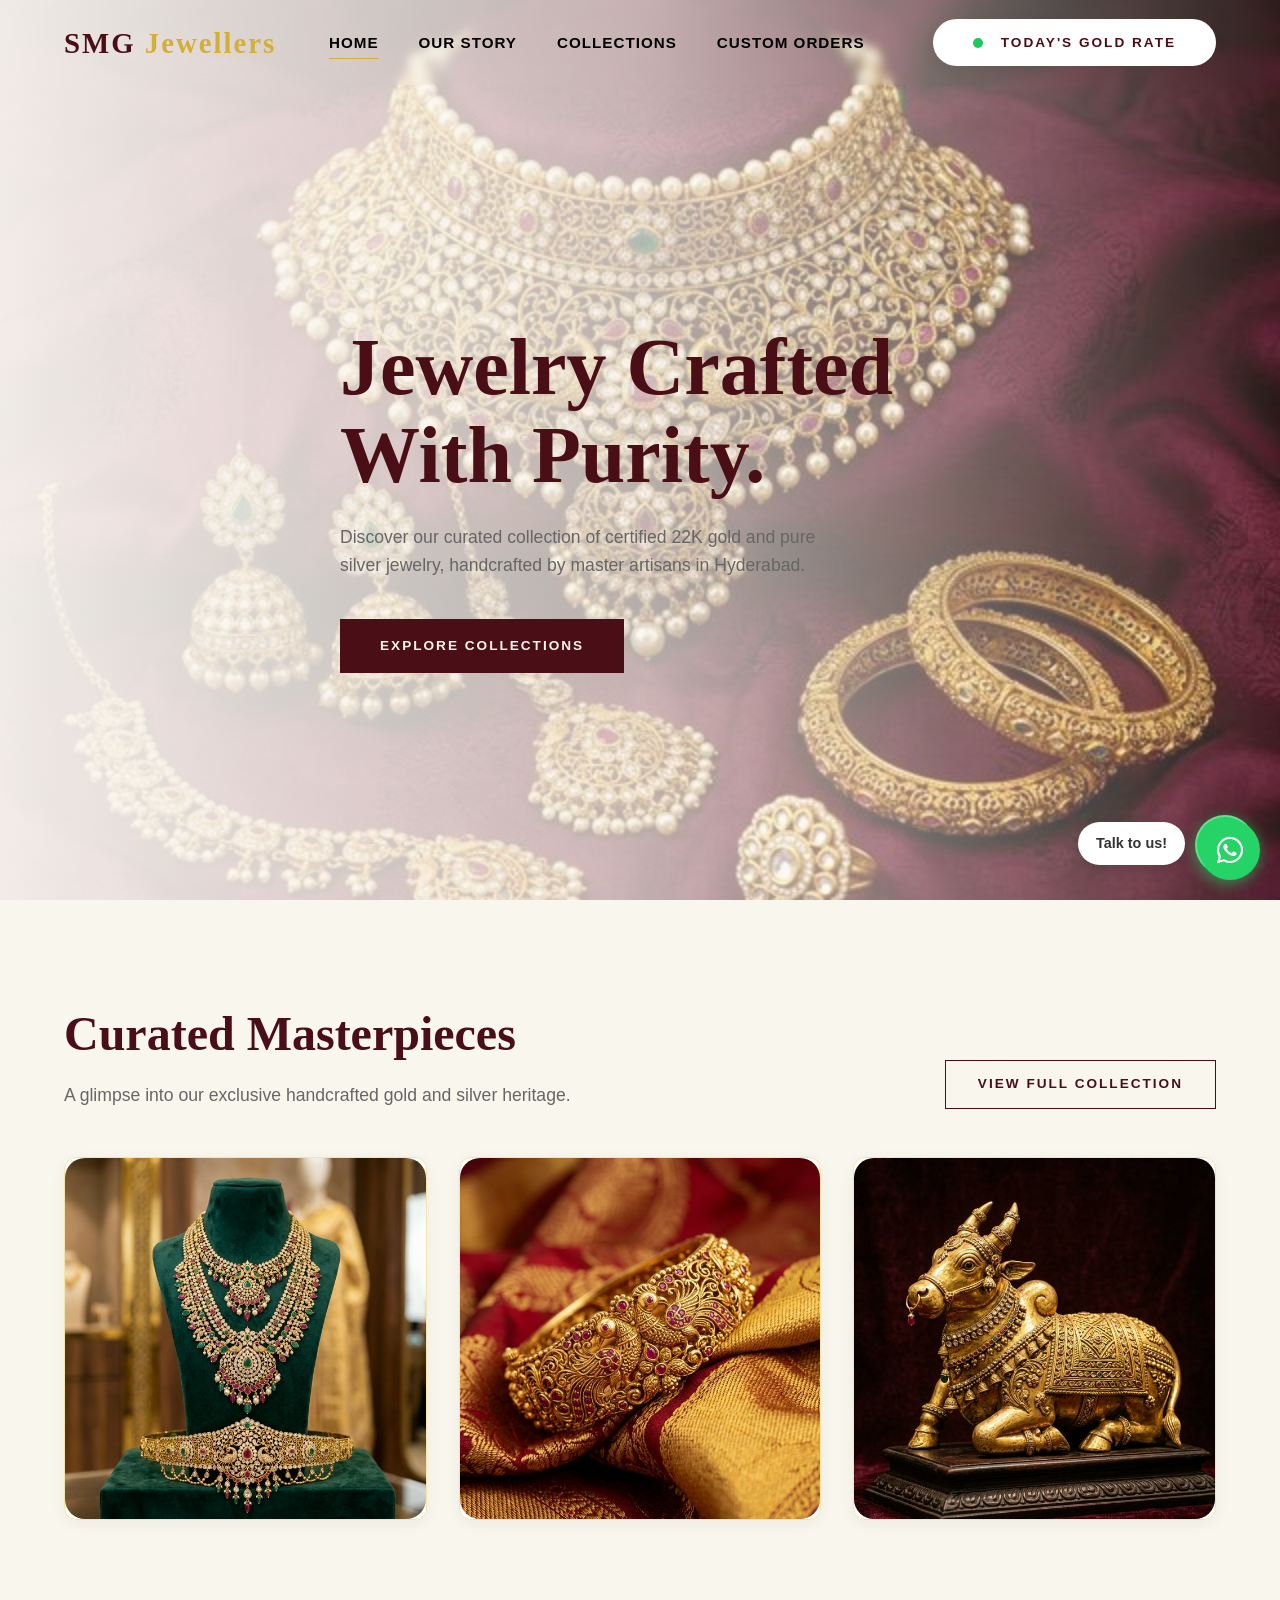
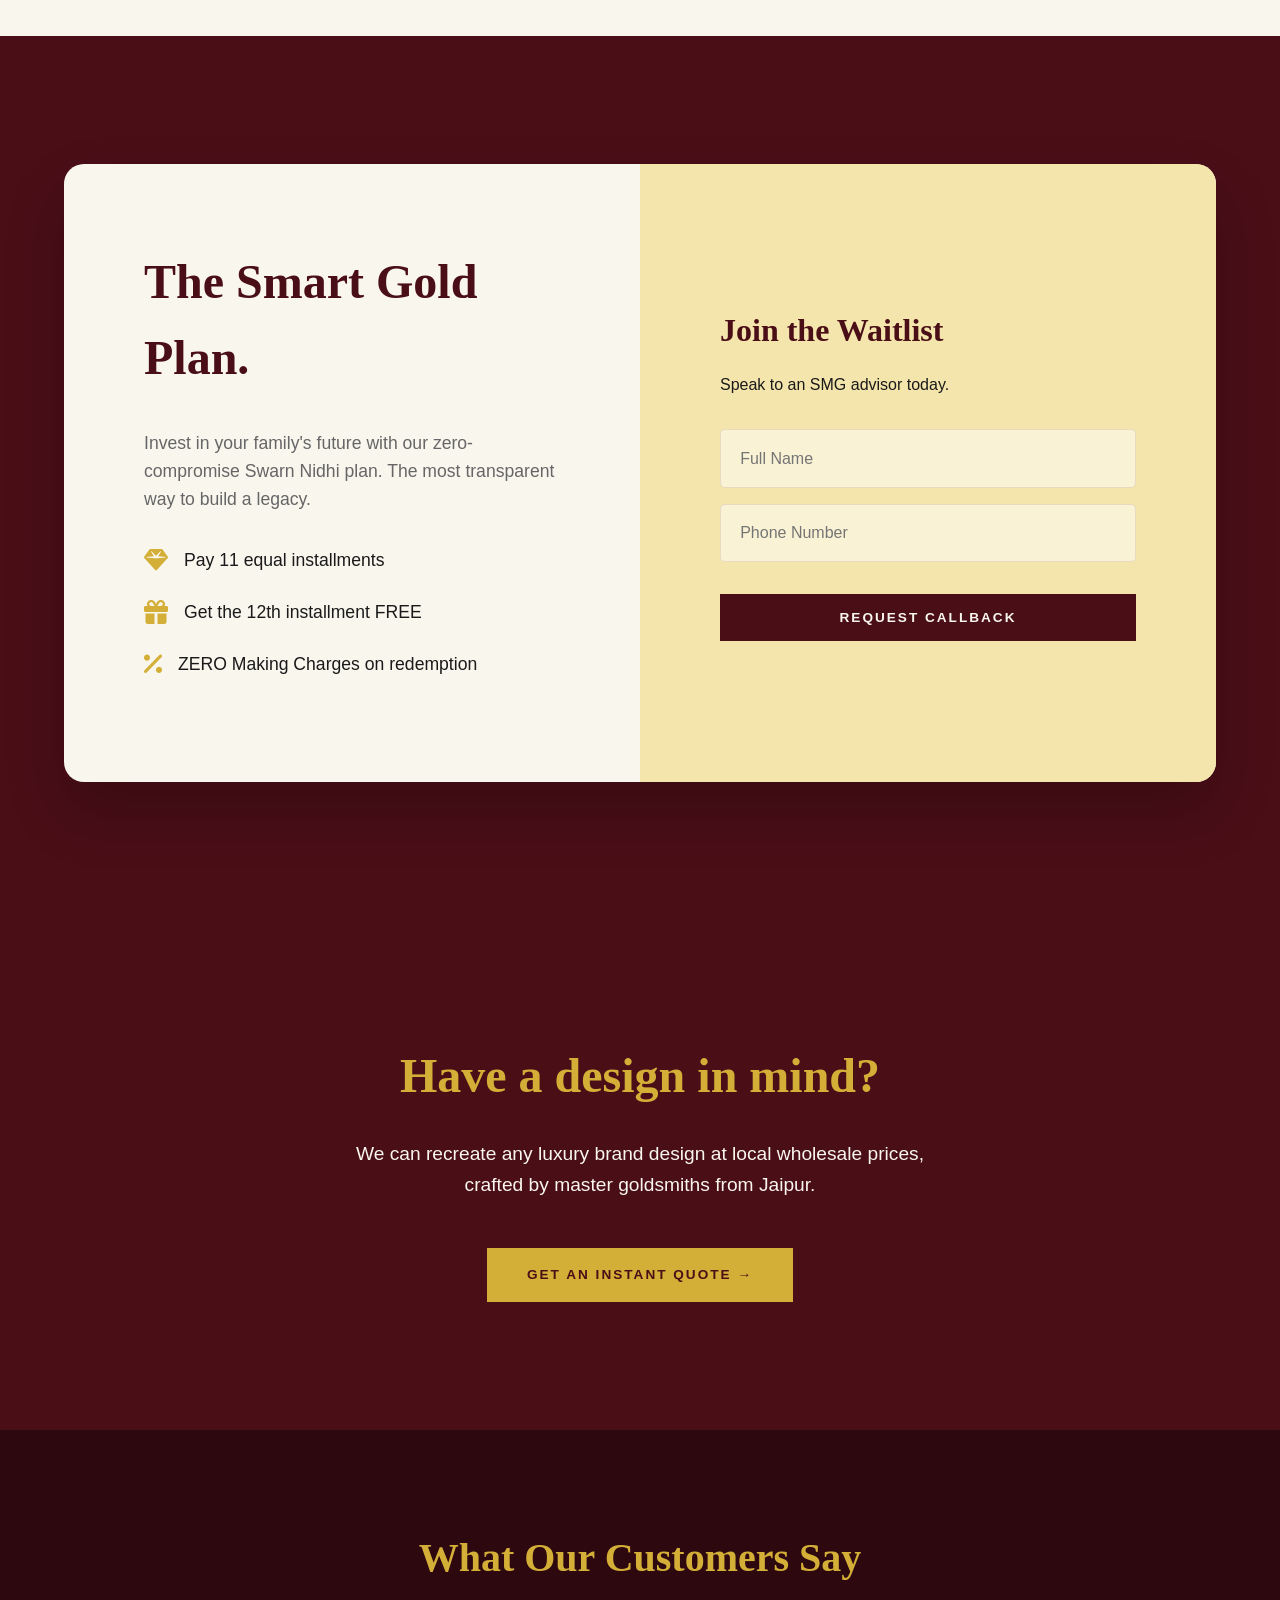
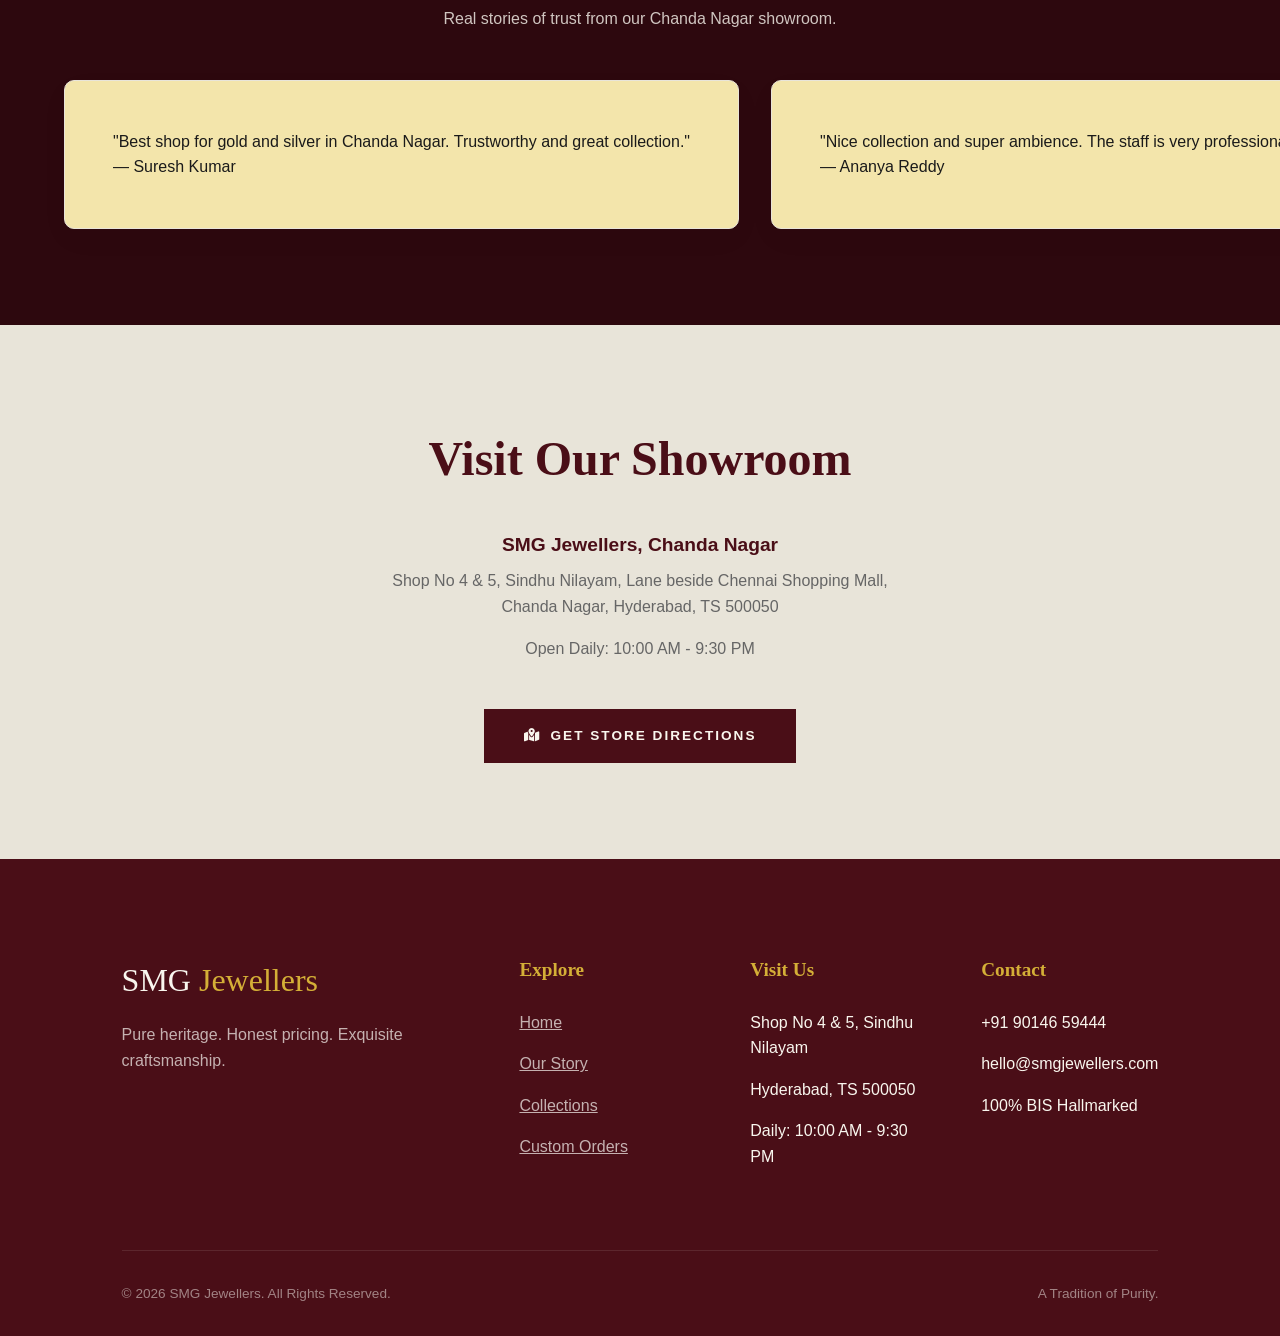
==== commit 388bf2df: "Final visual refinements: Reverted hero blur to premium gradients and enlarged mobile WhatsApp icons" ====
--- a/index.html
+++ b/index.html
@@ -4,7 +4,7 @@
 
 <head>
     <meta charset="utf-8" />
-    <meta content="width=device-width, initial-scale=1.0" name="viewport" />
+    <meta name="viewport" content="width=device-width, initial-scale=1.0, maximum-scale=1.0, user-scalable=0" />
     <title>SMG Jewellers | Pure Gold & Custom Designs in Hyderabad</title>
     <meta name="description" content="Discover curated 22K gold, pure silver, and custom jewelry at SMG Jewellers, Chanda Nagar, Hyderabad. Transparency, purity, and heritage since generations.">
     <meta property="og:title" content="SMG Jewellers | Pure Gold & Custom Designs">
@@ -18,7 +18,7 @@
     new Date().getTime(),event:'gtm.js'});var f=d.getElementsByTagName(s)[0],
     j=d.createElement(s),dl=l!='dataLayer'?'&l='+l:'';j.async=true;j.src=
     'https://www.googletagmanager.com/gtm.js?id='+i+dl;f.parentNode.insertBefore(j,f);
-    })(window,document,'script','dataLayer','GTM-WTC3RZSS');</script>
+    })(window,document,'script','dataLayer','GTM-N68W9R42');</script>
     <!-- End Google Tag Manager -->
 
     <!-- Google Ads Conversion Tracking -->
@@ -33,7 +33,7 @@
 
 <body>
     <!-- Google Tag Manager (noscript) -->
-    <noscript><iframe src="https://www.googletagmanager.com/ns.html?id=GTM-WTC3RZSS"
+    <noscript><iframe src="https://www.googletagmanager.com/ns.html?id=GTM-N68W9R42"
     height="0" width="0" style="display:none;visibility:hidden"></iframe></noscript>
     <!-- End Google Tag Manager (noscript) -->
 
@@ -46,8 +46,25 @@
             <a class="nav-link" href="gallery.html">Collections</a>
             <a class="nav-link text-gold" href="custom-designs.html">Custom Orders</a>
         </nav>
-        <button class="btn" id="open-rates-btn" style="padding: 0.5rem 1.5rem; font-size: 0.9rem; background: #fff; border: 1px solid var(--gold-light); color: var(--maroon); border-radius: 50px; margin-left: 1rem; cursor: pointer; font-weight: 600; box-shadow: 0 4px 15px rgba(0,0,0,0.05); display: flex; align-items: center; justify-content: center; gap: 8px;"><div class="pulse" style="width: 8px; height: 8px; margin:0;"></div> Today's Gold Rate</button>
-    </header>
+        <button class="btn live-rate" id="open-rates-btn"><div class="pulse"></div> Today's Gold Rate</button>
+    
+    <div class="mobile-menu-toggle" id="mobile-menu-toggle">
+        <i class="fa-solid fa-bars"></i>
+    </div>
+</header>
+<div class="mobile-nav-overlay" id="mobile-nav-overlay">
+    <div class="mobile-nav-header">
+        <a class="logo" href="index.html">SMG<span>JEWELLERS</span></a>
+        <button class="close-menu-btn" id="close-menu-btn"><i class="fa-solid fa-xmark"></i></button>
+    </div>
+    <div class="mobile-nav-body">
+        <a href="index.html">Home</a>
+        <a href="about.html">Our Story</a>
+        <a href="gallery.html">Collections</a>
+        <a href="custom-designs.html">Custom Designs</a>
+    </div>
+</div>
+
     <!-- Hero Section -->
     <section class="hero reveal active">
         <img alt="Bridal Jewelry" class="hero-bg" src="assets/bridal_jewelry_hero_1774739540869.png" />
@@ -63,7 +80,7 @@
     </section>
     <!-- Featured Collections -->
     <section class="section reveal" style="padding: 6rem 0;">
-        <div class="container">
+        <div class="container reveal">
             <div
                 style="display: flex; justify-content: space-between; align-items: flex-end; margin-bottom: 3rem; flex-wrap: wrap; gap: 2rem;">
                 <div>
@@ -75,7 +92,7 @@
             </div>
             <div class="reviews-grid" style="gap: 2rem; margin-top: 0;">
                 <a class="masonry-item" href="product.html?id=heavy-bridal-haram">
-                    <img alt="Heavy Bridal Haram" src="assets/heavy_bridal_haram_1774742140736.png"
+                    <img loading="lazy" alt="Heavy Bridal Haram" src="assets/heavy_bridal_haram_1774742140736.png"
                         style="height: 400px; object-fit: cover; border-radius: 20px; width: 100%;" />
                     <div class="masonry-hover">
                         <h3 class="item-name">Heavy Bridal Haram</h3>
@@ -83,7 +100,7 @@
                     </div>
                 </a>
                 <a class="masonry-item" href="product.html?id=temple-gold-bangle">
-                    <img alt="Temple Gold Bangle" src="assets/temple_gold_bangle_1774742118726.png"
+                    <img loading="lazy" alt="Temple Gold Bangle" src="assets/temple_gold_bangle_1774742118726.png"
                         style="height: 400px; object-fit: cover; border-radius: 20px; width: 100%;" />
                     <div class="masonry-hover">
                         <h3 class="item-name">Temple Gold Bangle</h3>
@@ -91,7 +108,7 @@
                     </div>
                 </a>
                 <a class="masonry-item" href="product.html?id=gold-nandi-bomma">
-                    <img alt="Antique Nandi Bomma" src="assets/antique_nandi_bomma.png"
+                    <img loading="lazy" alt="Antique Nandi Bomma" src="assets/antique_nandi_bomma.png"
                         style="height: 400px; object-fit: cover; border-radius: 20px; width: 100%;" />
                     <div class="masonry-hover">
                         <h3 class="item-name">Antique Nandi Bomma</h3>
@@ -103,7 +120,7 @@
     </section>
     <!-- Savings Plan -->
     <section class="section savings-section reveal">
-        <div class="container">
+        <div class="container reveal">
             <div class="savings-container">
                 <div class="savings-content">
                     <h2 style="font-size: 3rem; margin-bottom: 2rem;">The Smart Gold Plan.</h2>
@@ -130,7 +147,7 @@
     </section>
     <!-- Custom Designs Promo -->
     <section class="section reveal" style="background: var(--maroon);">
-        <div class="container" style="text-align: center;">
+        <div class="container reveal" style="text-align: center;">
             <h2 style="font-size: 3rem; color: var(--gold); margin-bottom: 1.5rem;">Have a design in mind?</h2>
             <p style="color: var(--cream); font-size: 1.2rem; max-width: 600px; margin: 0 auto 3rem;">We can recreate
                 any luxury brand design at local wholesale prices, crafted by master goldsmiths from Jaipur.</p>
@@ -140,7 +157,7 @@
     </section>
     <!-- Testimonials -->
     <section class="section reveal" style="padding: 6rem 0; background: var(--maroon-dark); overflow: hidden;">
-        <div class="container">
+        <div class="container reveal">
             <div style="text-align: center; margin-bottom: 3rem;">
                 <h2 style="color: var(--gold); font-size: 2.5rem; margin-bottom: 1rem;">What Our Customers Say</h2>
                 <p style="color: var(--cream); opacity: 0.8;">Real stories of trust from our Chanda Nagar showroom.</p>
@@ -197,8 +214,8 @@
             </div>
         </div>
     </section>
-    <section class="section" id="store-location" style="background: var(--cream-dark); padding: 6rem 0;">
-        <div class="container" style="text-align: center;">
+    <section class="section reveal" id="store-location" style="background: var(--cream-dark); padding: 6rem 0;">
+        <div class="container reveal" style="text-align: center;">
             <h2 style="font-size: 3rem; margin-bottom: 2rem;">Visit Our Showroom</h2>
             <div style="max-width: 600px; margin: 0 auto 3rem;">
                 <p style="font-size: 1.2rem; color: var(--maroon); font-weight: 600; margin-bottom: 0.5rem;">SMG
@@ -214,7 +231,7 @@
     </section>
     <!-- Footer -->
     <footer class="footer">
-        <div class="container">
+        <div class="container reveal">
             <div class="footer-grid">
                 <div>
                     <a class="footer-logo" href="#">SMG <span>Jewellers</span></a>
@@ -311,11 +328,72 @@
         <div class="modal-footer">
             <span id="rate-timestamp">Last updated: Just now</span>
             <div style="margin-top: 1rem;">
-                <a href="https://wa.me/919014659444?text=Hi, I want to lock the current gold rate." target="_blank" class="btn btn-primary" style="width: 100%; border-radius: 50px;">Lock This Rate &rarr;</a>
+                <a href="https://wa.me/919014659444?text=Hi, I want to lock the current gold rate." target="_blank" class="btn btn-whatsapp" style="width: 100%; border-radius: 50px; display: flex; justify-content: center; align-items: center; gap: 8px; position: relative; z-index: 10000;"><i class="fa-brands fa-whatsapp" style="font-size: 1.2rem;"></i> Lock This Rate on WhatsApp</a>
             </div>
         </div>
     </div>
 </div>
+
+<script>
+document.addEventListener('DOMContentLoaded', () => {
+    const mobileMenuToggle = document.getElementById('mobile-menu-toggle');
+    const mobileNavOverlay = document.getElementById('mobile-nav-overlay');
+    const closeMenuBtn = document.getElementById('close-menu-btn');
+
+    if(mobileMenuToggle && mobileNavOverlay && closeMenuBtn) {
+        mobileMenuToggle.addEventListener('click', () => {
+            mobileNavOverlay.classList.add('active');
+            document.body.style.overflow = 'hidden';
+        });
+
+        closeMenuBtn.addEventListener('click', () => {
+            mobileNavOverlay.classList.remove('active');
+            document.body.style.overflow = '';
+        });
+    }
+});
+</script>
+
+<!-- WhatsApp Float Button -->
+<a href="https://wa.me/919014659444?text=Hi, I have an inquiry about SMG Jewellers." target="_blank" class="wa-float" style="position: fixed; bottom: 20px; right: 20px; background: #25D366; color: white; width: 60px; height: 60px; border-radius: 50%; display: flex; justify-content: center; align-items: center; font-size: 30px; box-shadow: 0 4px 15px rgba(37, 211, 102, 0.4); z-index: 9999; text-decoration: none; transition: transform 0.3s ease;">
+    <i class="fa-brands fa-whatsapp"></i>
+</a>
+
+<!-- Mobile Sticky Nav -->
+<nav class="mobile-sticky-nav">
+    <a href="index.html" class="nav-item" id="nav-home">
+        <i class="fa-solid fa-house"></i>
+        <span>Home</span>
+    </a>
+    <a href="gallery.html" class="nav-item" id="nav-collections">
+        <i class="fa-solid fa-gem"></i>
+        <span>Collections</span>
+    </a>
+    <a href="custom-designs.html" class="nav-item" id="nav-custom">
+        <i class="fa-solid fa-wand-magic-sparkles"></i>
+        <span>Custom</span>
+    </a>
+    <a href="https://wa.me/919014659444" class="nav-item" target="_blank">
+        <i class="fa-brands fa-whatsapp"></i>
+        <span>Chat</span>
+    </a>
+</nav>
+<script>
+    // Highlight active nav item
+    document.addEventListener("DOMContentLoaded", () => {
+        const path = window.location.pathname;
+        if(path.includes('gallery') || path.includes('product')) {
+            document.getElementById('nav-collections')?.classList.add('active');
+        } else if(path.includes('custom')) {
+            document.getElementById('nav-custom')?.classList.add('active');
+        } else {
+            document.getElementById('nav-home')?.classList.add('active');
+        }
+    });
+</script>
+
 </body>
 
+
+
 </html>
--- a/styles.css
+++ b/styles.css
@@ -1,3 +1,15 @@
+/* Mobile Normalization */
+html, body {
+    overflow-x: hidden;
+    width: 100%;
+    -webkit-text-size-adjust: 100%;
+    -webkit-tap-highlight-color: transparent;
+}
+
+input, textarea, select {
+    font-size: 16px !important;
+}
+
 @import url('https://fonts.googleapis.com/css2?family=Cinzel:wght@400;600;700&family=Plus+Jakarta+Sans:wght@300;400;500;600&display=swap');
 
 :root {
@@ -5,7 +17,7 @@
     --maroon-dark: #2D080E;
     --gold: #D4AF37;
     --gold-light: #F3E5AB;
-    --cream: #FAF7F2;
+    --cream: #F9F6EE;
     --cream-dark: #E8E4D9;
     --text-dark: #1A1A1A;
     --text-light: #666666;
@@ -79,6 +91,29 @@
 .reveal.active {
     opacity: 1;
     transform: translateY(0);
+}
+
+/* Gold Rate Pulse Dot */
+.pulse {
+    width: 10px !important;
+    height: 10px !important;
+    background-color: #22c55e !important;
+    border-radius: 50% !important;
+    display: inline-block !important;
+    box-shadow: 0 0 0 rgba(34, 197, 94, 0.4);
+    animation: dotPulse 2s infinite;
+}
+
+@keyframes dotPulse {
+    0% {
+        box-shadow: 0 0 0 0 rgba(34, 197, 94, 0.7);
+    }
+    70% {
+        box-shadow: 0 0 0 10px rgba(34, 197, 94, 0);
+    }
+    100% {
+        box-shadow: 0 0 0 0 rgba(34, 197, 94, 0);
+    }
 }
 
 /* Header */
@@ -188,19 +223,34 @@
 .live-rate {
     display: flex;
     align-items: center;
-    gap: 1.5rem;
+    gap: 0.6rem;
     font-size: 0.85rem;
     text-transform: uppercase;
     letter-spacing: 1px;
-    font-weight: 600;
-    color: var(--gold);
-    background: rgba(74, 14, 23, 0.85);
-    backdrop-filter: blur(10px);
-    -webkit-backdrop-filter: blur(10px);
-    border: 1px solid rgba(212, 175, 55, 0.3);
-    padding: 0.6rem 1.5rem;
-    border-radius: 30px;
-    box-shadow: 0 4px 20px rgba(0, 0, 0, 0.15);
+    font-weight: 700;
+    color: var(--maroon);
+    background: #fff;
+    border: 1.5px solid var(--gold-light);
+    padding: 0.6rem 1.4rem;
+    border-radius: 50px;
+    box-shadow: 0 4px 15px rgba(0, 0, 0, 0.05);
+    cursor: pointer;
+    transition: var(--transition);
+    margin-left: 1rem;
+}
+
+.live-rate:hover {
+    transform: translateY(-2px);
+    box-shadow: 0 6px 20px rgba(212, 175, 55, 0.15);
+    border-color: var(--gold);
+}
+
+@media (max-width: 768px) {
+    .live-rate {
+        padding: 0.5rem 1rem;
+        font-size: 0.75rem;
+        margin-left: 0.5rem;
+    }
 }
 
 .rate-item {
@@ -210,30 +260,135 @@
     white-space: nowrap;
 }
 
+/* Mobile Optimization Enhancements */
+@media (max-width: 768px) {
+    .container {
+        padding: 0 1.5rem !important;
+        width: 100% !important;
+        max-width: 100% !important;
+        box-sizing: border-box !important;
+    }
+
+    /* Hero Section Fixes */
+    .hero {
+        padding-top: 80px !important;
+        min-height: 70vh !important;
+    }
+    
+    .hero-overlay {
+        background: linear-gradient(to top, rgba(250, 247, 242, 0.95) 0%, rgba(250, 247, 242, 0.7) 40%, rgba(250, 247, 242, 0.3) 100%) !important;
+        backdrop-filter: none !important;
+        -webkit-backdrop-filter: none !important;
+        mask-image: none !important;
+        -webkit-mask-image: none !important;
+    }
+
+    /* Collections Grid (Premium 2-column Layout) */
+    .reviews-grid, .masonry {
+        display: grid !important;
+        grid-template-columns: repeat(2, 1fr) !important;
+        gap: 1.5rem !important;
+        padding: 0 1rem !important;
+        margin-top: 1rem !important;
+    }
+
+    .masonry-item {
+        position: relative !important;
+        height: auto !important;
+        background: none !important;
+        display: flex !important;
+        flex-direction: column !important;
+        gap: 0.5rem !important;
+    }
+
+    .masonry-item img {
+        height: 250px !important;
+        width: 100% !important;
+        object-fit: cover !important;
+        border-radius: 24px !important; /* Premium rounded corners */
+        box-shadow: 0 10px 25px rgba(0,0,0,0.1) !important;
+        margin-bottom: 0 !important;
+    }
+
+    .masonry-hover {
+        position: static !important;
+        opacity: 1 !important;
+        background: none !important;
+        padding: 0 !important;
+        text-align: center !important;
+        transform: none !important;
+        visibility: visible !important;
+    }
+
+    .item-name {
+        font-family: 'Montserrat', sans-serif !important;
+        color: var(--maroon) !important;
+        font-size: 0.95rem !important;
+        font-weight: 600 !important;
+        margin: 0.3rem 0 0 !important;
+        line-height: 1.2 !important;
+    }
+
+    .masonry-hover p {
+        display: none !important; /* Clean look, hide "View" text */
+    }
+
+    /* Journey to a Masterpiece - Centered Fix */
+    .journey-grid {
+        grid-template-columns: 1fr !important;
+        gap: 2rem !important;
+        max-width: 400px !important;
+        margin: 0 auto !important;
+        padding: 0 !important;
+        display: flex !important;
+        flex-direction: column !important;
+        align-items: center !important;
+    }
+
+    .journey-item {
+        width: 100% !important;
+        text-align: center !important;
+        display: flex !important;
+        flex-direction: column !important;
+        align-items: center !important;
+    }
+
+    .journey-item i {
+        margin: 0 auto 1.5rem !important;
+    }
+
+    /* Footer Stabilization */
+    .footer-grid {
+        grid-template-columns: 1fr !important;
+        text-align: center !important;
+        gap: 3rem !important;
+    }
+
+    .footer-section {
+        margin: 0 auto !important;
+    }
+
+    /* Fix blank footers/Visit Store */
+    #store-location {
+        padding: 4rem 1.5rem !important;
+    }
+}
+
+/* Global Pulse Dot Styles */
 .pulse {
-    width: 8px;
-    height: 8px;
-    background: #2ecc71;
+    width: 10px;
+    height: 10px;
+    background-color: #2ecc71;
     border-radius: 50%;
-    animation: pulsing 2s infinite;
-}
-
-.pulse.silver-pulse {
-    background: #E0E0E0;
-    box-shadow: 0 0 10px #E0E0E0;
-}
-
-@keyframes pulsing {
-    0% {
-        box-shadow: 0 0 0 0 rgba(74, 14, 23, 0.4);
-    }
-
-    70% {
-        box-shadow: 0 0 0 8px rgba(74, 14, 23, 0);
-    }
-
-    100% {
-        box-shadow: 0 0 0 0 rgba(74, 14, 23, 0);
+    box-shadow: 0 0 0 0 rgba(46, 204, 113, 0.7);
+    animation: dotPulse 1.5s infinite cubic-bezier(0.66, 0, 0, 1);
+    display: inline-block;
+    margin-right: 8px;
+}
+
+@keyframes dotPulse {
+    to {
+        box-shadow: 0 0 0 10px rgba(46, 204, 113, 0);
     }
 }
 
@@ -296,24 +451,36 @@
     position: fixed;
     bottom: 2rem;
     right: 2rem;
-    width: 60px;
-    height: 60px;
-    background: #25D366;
+    width: 65px;
+    height: 65px;
+    background: linear-gradient(135deg, #25D366, #128C7E);
     color: white;
     border-radius: 50%;
     display: flex;
     align-items: center;
     justify-content: center;
-    font-size: 30px;
-    box-shadow: 0 10px 30px rgba(37, 211, 102, 0.3);
+    font-size: 32px;
+    box-shadow: 0 10px 35px rgba(37, 211, 102, 0.4);
     z-index: 1000;
     transition: var(--transition);
     text-decoration: none;
+    border: 2px solid rgba(255, 255, 255, 0.3);
 }
 
 .whatsapp-float:hover {
-    transform: translateY(-5px) scale(1.05);
-    box-shadow: 0 15px 35px rgba(37, 211, 102, 0.4);
+    transform: translateY(-8px) scale(1.1);
+    box-shadow: 0 20px 45px rgba(37, 211, 102, 0.5);
+    border-color: #fff;
+}
+
+@media (max-width: 768px) {
+    .whatsapp-float {
+        bottom: 6rem; /* Avoid nav bar overlap */
+        right: 1.5rem;
+        width: 60px;
+        height: 60px;
+        font-size: 28px;
+    }
 }
 
 /* Footer */
@@ -381,7 +548,7 @@
    HOMEPAGE SPECIFICS
 ------------------------ */
 .hero {
-    height: 100vh;
+    height: 100vh; height: 100dvh;
     position: relative;
     display: flex;
     align-items: center;
@@ -578,14 +745,25 @@
     padding: 4rem 5%;
 }
 
+
 .masonry-item {
     break-inside: avoid;
     margin-bottom: 2rem;
     position: relative;
-    border-radius: 10px;
+    border-radius: 12px;
     overflow: hidden;
     cursor: pointer;
-}
+    background: #fff;
+    box-shadow: 0 4px 15px rgba(0,0,0,0.05);
+    border: 1px solid var(--gold-light);
+    transition: transform 0.3s ease, box-shadow 0.3s ease;
+}
+
+.masonry-item:hover {
+    box-shadow: 0 10px 25px rgba(0,0,0,0.1);
+    transform: translateY(-5px);
+}
+
 
 .masonry-item img {
     width: 100%;
@@ -688,7 +866,7 @@
 
 .split-hero {
     position: relative;
-    min-height: 100vh;
+    min-height: 100vh; min-height: 100dvh;
     display: flex;
     flex-direction: column;
     justify-content: center;
@@ -842,7 +1020,8 @@
     }
 
     .hero-overlay {
-        background: rgba(250, 247, 242, 0.9);
+        background: linear-gradient(to top, rgba(250, 247, 242, 0.95) 0%, rgba(250, 247, 242, 0.7) 40%, rgba(250, 247, 242, 0.3) 100%);
+        backdrop-filter: none;
     }
 
     .reviews-grid,
@@ -852,7 +1031,8 @@
     }
 
     .masonry {
-        column-count: 1;
+        column-count: 2;
+        column-gap: 15px;
     }
 
     .massive-btn {
@@ -860,6 +1040,11 @@
         padding: 1.5rem;
         font-size: 1.1rem;
         text-align: center;
+    }
+    
+    .massive-btn i {
+        font-size: 1.4rem;
+        margin-right: 8px;
     }
 }
 
@@ -1080,6 +1265,9 @@
     background: transparent;
     border: none;
     cursor: pointer;
+    z-index: 9999;
+    padding: 10px;
+    touch-action: manipulation;
 }
 
 .close-btn:hover {
@@ -1295,6 +1483,12 @@
 
     .hero-overlay {
         background: linear-gradient(to top, rgba(250, 247, 242, 0.95) 0%, rgba(250, 247, 242, 0.7) 40%, rgba(250, 247, 242, 0.3) 100%) !important;
+        backdrop-filter: none !important;
+        -webkit-backdrop-filter: none !important;
+    }
+
+    .hero-title, .hero-text, .hero-subtitle {
+        color: var(--maroon) !important;
     }
 
     /* === BUTTONS === */
@@ -1503,3 +1697,436 @@
         padding: 0 4%;
     }
 }
+
+/* Mobile Overrides */
+@media (max-width: 768px) {
+    .wa-tooltip { display: none !important; }
+    .hero-content .btn {
+        margin-left: 0 !important;
+        display: inline-block;
+        padding: 15px 30px !important;
+    }
+    .hero-content {
+        padding: 0 15px;
+        text-align: left;
+    }
+}
+
+/* --- MOBILE MENU --- */
+.mobile-menu-toggle {
+    display: none;
+    font-size: 1.8rem;
+    color: var(--maroon);
+    cursor: pointer;
+    margin-left: 15px;
+}
+
+.mobile-nav-overlay {
+    position: fixed;
+    top: 0;
+    left: 0;
+    width: 100%;
+    height: 100dvh;
+    background: rgba(250, 247, 242, 0.95);
+    backdrop-filter: blur(10px);
+    z-index: 9999;
+    display: flex;
+    flex-direction: column;
+    padding: 20px;
+    transform: translateX(100%);
+    transition: transform 0.4s cubic-bezier(0.77, 0, 0.175, 1);
+}
+
+.mobile-nav-overlay.active {
+    transform: translateX(0);
+}
+
+.mobile-nav-header {
+    display: flex;
+    justify-content: space-between;
+    align-items: center;
+    margin-bottom: 50px;
+}
+
+.close-menu-btn {
+    background: none;
+    border: none;
+    font-size: 2rem;
+    color: var(--maroon);
+    cursor: pointer;
+}
+
+.mobile-nav-body {
+    display: flex;
+    flex-direction: column;
+    gap: 30px;
+    align-items: center;
+    margin-top: 50px;
+}
+
+.mobile-nav-body a {
+    font-size: 1.5rem;
+    text-transform: uppercase;
+    font-weight: 600;
+    color: var(--maroon);
+    text-decoration: none;
+    font-family: 'Cinzel', serif;
+}
+
+@media (max-width: 768px) {
+    .nav-links {
+        display: none !important;
+    }
+    .mobile-menu-toggle {
+        display: block;
+    }
+    
+    #open-rates-btn {
+        padding: 0.5rem 1rem !important;
+        font-size: 0.8rem !important;
+        margin-left: auto !important; /* Push it to the right before the hamburger */
+    }
+    
+    .header {
+        padding: 15px 5%;
+        display: flex;
+        justify-content: space-between;
+        align-items: center;
+    }
+}
+html, body {
+    overflow-x: hidden;
+    max-width: 100vw;
+    box-sizing: border-box;
+}
+*, *:before, *:after {
+    box-sizing: inherit;
+}
+
+/* Improved Masonry using CSS Columns */
+.masonry {
+    column-count: 3;
+    column-gap: 20px;
+}
+
+.masonry-item {
+    break-inside: avoid;
+    margin-bottom: 20px;
+    display: block;
+    position: relative;
+    overflow: hidden;
+    border-radius: 12px;
+    background: #fff;
+    box-shadow: 0 4px 15px rgba(0,0,0,0.05);
+    border: 1px solid var(--gold-light);
+}
+
+.masonry-item img {
+    display: block;
+    width: 100%;
+    height: auto !important; /* Override inline height: 400px to allow masonry flow */
+    transition: transform 0.6s cubic-bezier(0.16, 1, 0.3, 1);
+}
+.masonry-hover {
+    background: linear-gradient(to top, rgba(74, 14, 23, 0.9), rgba(74, 14, 23, 0.3));
+    backdrop-filter: blur(5px);
+    transition: all 0.4s ease;
+}
+
+/* === MOBILE OPTIMIZATION === */
+@media (max-width: 480px) {
+    .hero-title {
+        font-size: 2.5rem !important;
+        line-height: 1.1;
+        margin-bottom: 15px;
+    }
+    .hero-content {
+        padding: 0 10px !important;
+        text-align: center !important;
+    }
+    .hero-content .btn {
+        width: 100%;
+        display: block;
+        margin: 10px 0 !important;
+    }
+    .hero-text {
+        font-size: 1rem;
+    }
+    
+    .header {
+        padding: 10px 15px !important;
+    }
+    .logo {
+        font-size: 1.4rem !important;
+    }
+    
+    #open-rates-btn {
+        padding: 6px 12px !important;
+        font-size: 0.75rem !important;
+        margin-left: auto !important;
+    }
+    
+    .mobile-menu-toggle {
+        font-size: 1.5rem !important;
+        margin-left: 10px !important;
+    }
+}
+.mobile-nav-overlay {
+    z-index: 99999 !important;
+}
+
+/* WhatsApp Button */
+.btn-whatsapp {
+    background: #25D366 !important;
+    color: #ffffff !important;
+    border: none;
+    transition: all 0.3s ease;
+    box-shadow: 0 4px 15px rgba(37, 211, 102, 0.3);
+}
+.btn-whatsapp:hover {
+    background: #128C7E !important;
+    transform: translateY(-2px);
+    box-shadow: 0 6px 20px rgba(37, 211, 102, 0.4);
+}
+.wa-float:hover {
+    transform: scale(1.1) !important;
+}
+
+
+
+/* --- MOBILE STICKY NAV --- */
+.mobile-sticky-nav {
+    display: none;
+}
+
+@media (max-width: 768px) {
+    .mobile-sticky-nav {
+        display: flex;
+        justify-content: space-around;
+        align-items: center;
+        position: fixed;
+        bottom: 0;
+        left: 0;
+        width: 100%;
+        background: rgba(250, 247, 242, 0.95);
+        backdrop-filter: blur(10px);
+        box-shadow: 0 -5px 20px rgba(0,0,0,0.05);
+        z-index: 9998;
+        padding: 10px 0;
+        border-top: 1px solid var(--gold-light);
+        /* Fallback for devices without safe area */
+        padding-bottom: env(safe-area-inset-bottom, 15px);
+    }
+
+    .mobile-sticky-nav .nav-item {
+        display: flex;
+        flex-direction: column;
+        align-items: center;
+        text-decoration: none;
+        color: var(--text-light);
+        font-size: 0.75rem;
+        gap: 4px;
+        transition: var(--transition);
+        flex: 1;
+    }
+
+    .mobile-sticky-nav .nav-item i {
+        font-size: 1.3rem;
+        color: var(--maroon);
+        margin-bottom: 2px;
+    }
+
+    .mobile-sticky-nav .nav-item i.fa-whatsapp {
+        font-size: 1.6rem; /* Specifically larger for the brand icon */
+    }
+
+    .mobile-sticky-nav .nav-item.active {
+        color: var(--maroon);
+        font-weight: 700;
+    }
+
+    .mobile-sticky-nav .nav-item.active i {
+        color: var(--gold-dark);
+    }
+    
+    body {
+        /* Add padding so footer content isn't hidden by sticky nav */
+        padding-bottom: 70px !important;
+    }
+}
+
+
+/* === ROBUST MOBILE STABILIZATION FIXES === */
+@media (max-width: 768px) {
+    /* 1. Fix Masonry Gallery crushing images */
+    .masonry {
+        column-count: auto !important;
+        display: grid !important;
+        grid-template-columns: 1fr 1fr !important;
+        gap: 15px !important;
+    }
+    .masonry-item {
+        margin-bottom: 15px !important;
+    }
+
+    /* 2. Fix Custom Designs / Split Hero Overflow */
+    .split-hero {
+        height: auto !important;
+        min-height: auto !important;
+        display: block !important;
+        padding-top: 100px !important;
+        padding-bottom: 50px !important;
+    }
+    
+    .split-hero .container {
+        display: block !important;
+        height: auto !important;
+    }
+
+    /* 3. Fix Horizontal Bleeds */
+    img {
+        max-width: 100% !important;
+    }
+    
+    /* Journey Section */
+.journey-container {
+    margin: 4rem 0;
+    background: rgba(74, 14, 23, 0.05);
+    padding: 3rem;
+    border-radius: 20px;
+    text-align: center;
+}
+
+.journey-container h3 {
+    font-size: 2rem;
+    margin-bottom: 3rem;
+    color: var(--maroon);
+}
+
+.journey-grid {
+    display: grid;
+    grid-template-columns: repeat(auto-fit, minmax(250px, 1fr));
+    gap: 2rem;
+}
+}
+
+/* === CONSOLIDATED MOBILE OVERRIDES === */
+@media (max-width: 768px) {
+    /* Journey section */
+    .journey-container {
+        padding: 1.5rem !important;
+        margin: 2rem 0 !important;
+    }
+
+    /* Header & Logo */
+    .logo { font-size: 1.1rem !important; white-space: nowrap !important; }
+    .logo span { color: #8B7355 !important; font-size: 1.1rem !important; margin-left: 2px; } /* Bronze/Dark Gold */
+    .header { padding: 0.5rem 0.5rem !important; gap: 4px !important; justify-content: space-between !important; }
+    
+    #open-rates-btn { 
+        padding: 0.3rem 0.5rem !important; 
+        font-size: 0.65rem !important; 
+        margin-left: 0 !important; 
+        gap: 3px !important;
+        flex: 0 1 auto;
+        min-width: 130px;
+    }
+    #open-rates-btn .pulse { width: 6px !important; height: 6px !important; min-width: 6px !important; min-height: 6px !important; }
+
+    /* Collections Section (Lalithaa style) */
+    .reviews-grid {
+        display: grid !important;
+        grid-template-columns: repeat(2, 1fr) !important; /* 2-column grid */
+        gap: 1rem !important;
+        padding: 0 1rem !important;
+    }
+    .masonry-item {
+        height: auto !important;
+        background: white !important;
+        padding-bottom: 0.5rem !important;
+        border-radius: 12px !important;
+        overflow: hidden !important;
+    }
+    .masonry-item img {
+        height: 180px !important; /* Smaller images for 2rd column */
+        object-fit: cover !important;
+    }
+    .masonry-hover {
+        position: relative !important;
+        opacity: 1 !important;
+        background: white !important;
+        color: var(--text-dark) !important;
+        padding: 0.8rem 0.5rem !important;
+        height: auto !important;
+    }
+    .masonry-hover .item-name {
+        color: var(--maroon) !important;
+        font-size: 0.85rem !important;
+        margin-bottom: 0.2rem !important;
+    }
+    .masonry-hover p {
+        font-size: 0.7rem !important;
+        color: var(--gold) !important;
+    }
+
+    /* Journey section fix */
+    .journey-container {
+        padding: 1.5rem 1rem !important;
+        margin: 1.5rem 0.5rem !important;
+        width: calc(100% - 1rem) !important;
+        border-radius: 15px !important;
+    }
+    .journey-container > h3 {
+        font-size: 1.4rem !important;
+        margin-bottom: 1.5rem !important;
+    }
+    .journey-grid {
+        grid-template-columns: 1fr !important;
+        gap: 1rem !important;
+    }
+    .journey-container {
+        padding: 0 1rem !important;
+    }
+    .journey-container h3 {
+        text-align: center !important;
+        font-size: 1.8rem !important;
+        margin-bottom: 2rem !important;
+    }
+    .journey-grid {
+        grid-template-columns: 1fr !important;
+        gap: 1.5rem !important;
+        max-width: 400px !important;
+        margin: 0 auto !important;
+    }
+    .journey-grid > div {
+        padding: 1.5rem !important;
+        text-align: center !important;
+    }
+
+    /* Typography */
+    h1 { font-size: 2.2rem !important; line-height: 1.2 !important; }
+    .hero-title { font-size: 2rem !important; }
+    .section-title, h2 { font-size: 1.6rem !important; }
+
+    /* Fix reveal animations on mobile (prevent blank sections) */
+    .reveal {
+        opacity: 1 !important;
+        transform: none !important;
+        transition: none !important;
+    }
+
+    /* CTA buttons */
+    .massive-btn {
+        justify-content: center !important;
+        text-align: center !important;
+    }
+
+    /* Hide floating WhatsApp — sticky nav already has Chat */
+    .whatsapp-float,
+    .wa-float,
+    a[class*='whatsapp-float'],
+    a[class*='wa-float'],
+    .wa-tooltip {
+        display: none !important;
+    }
+}
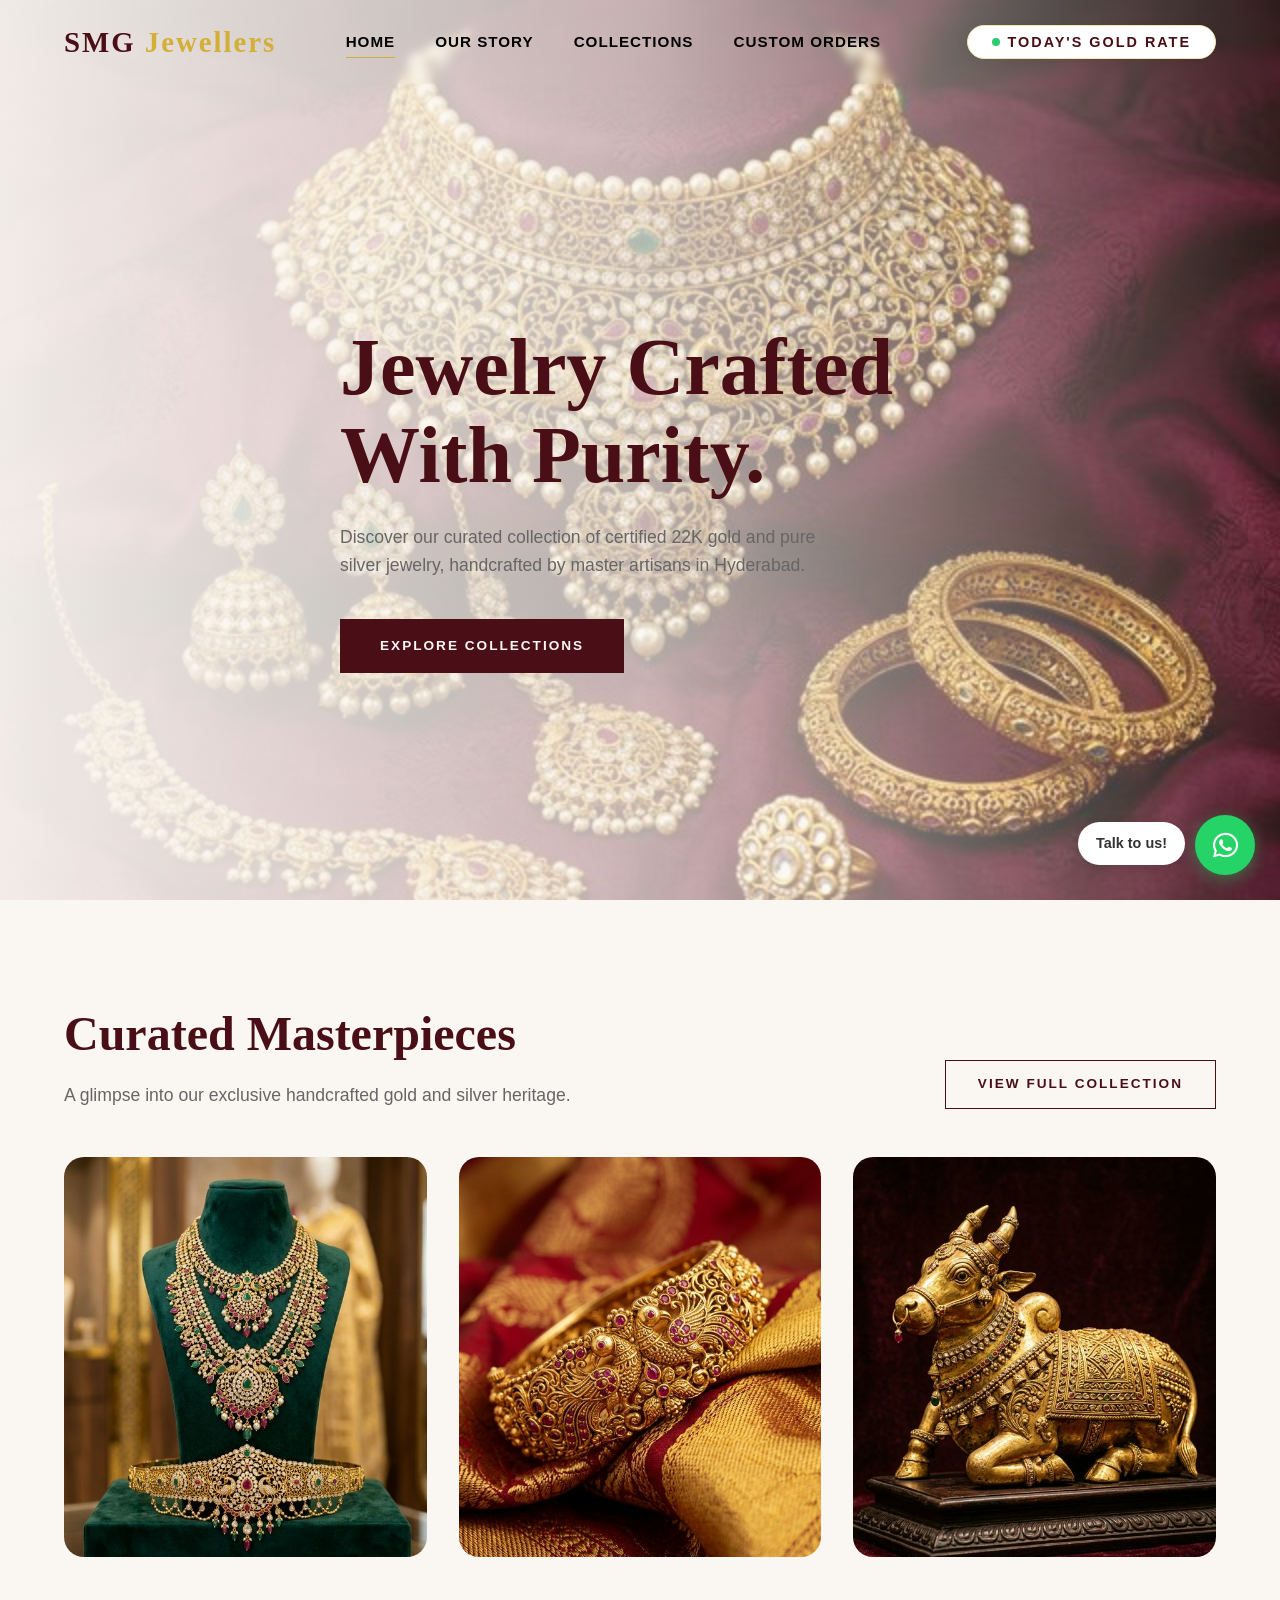
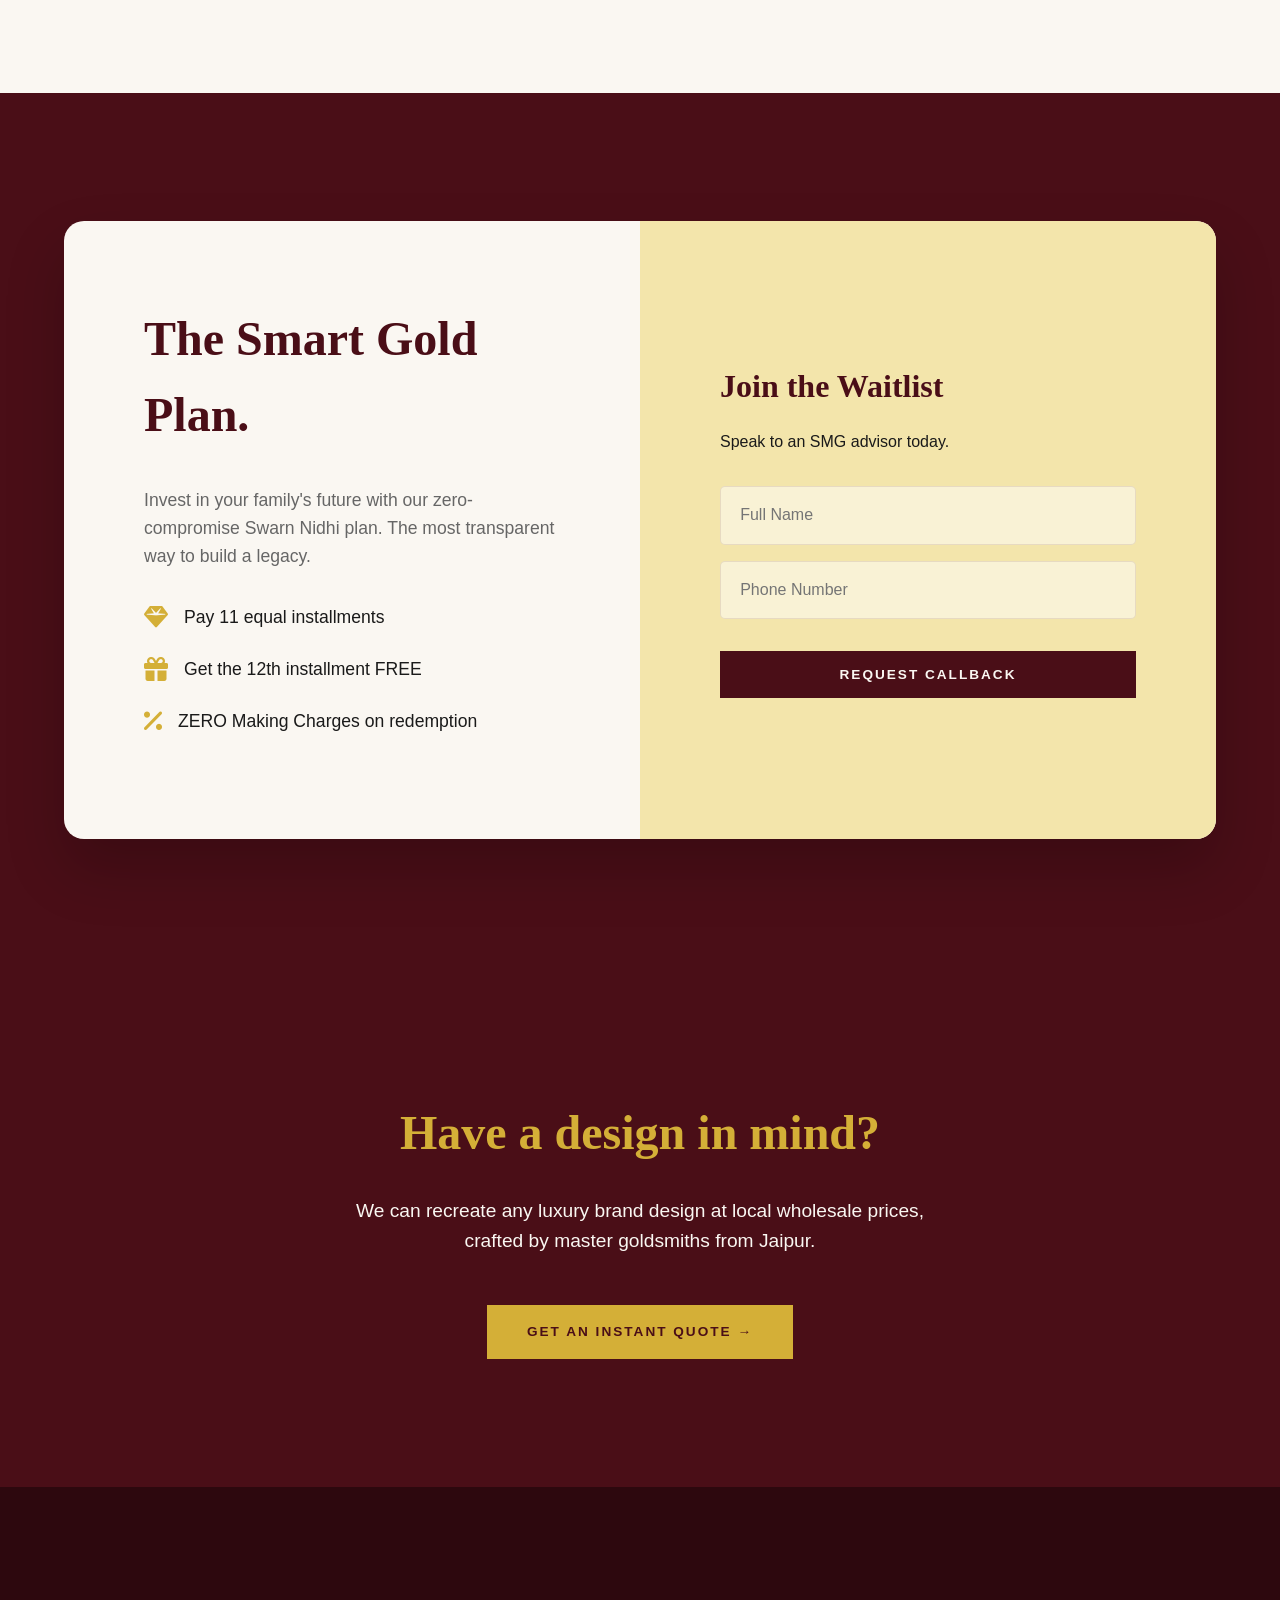
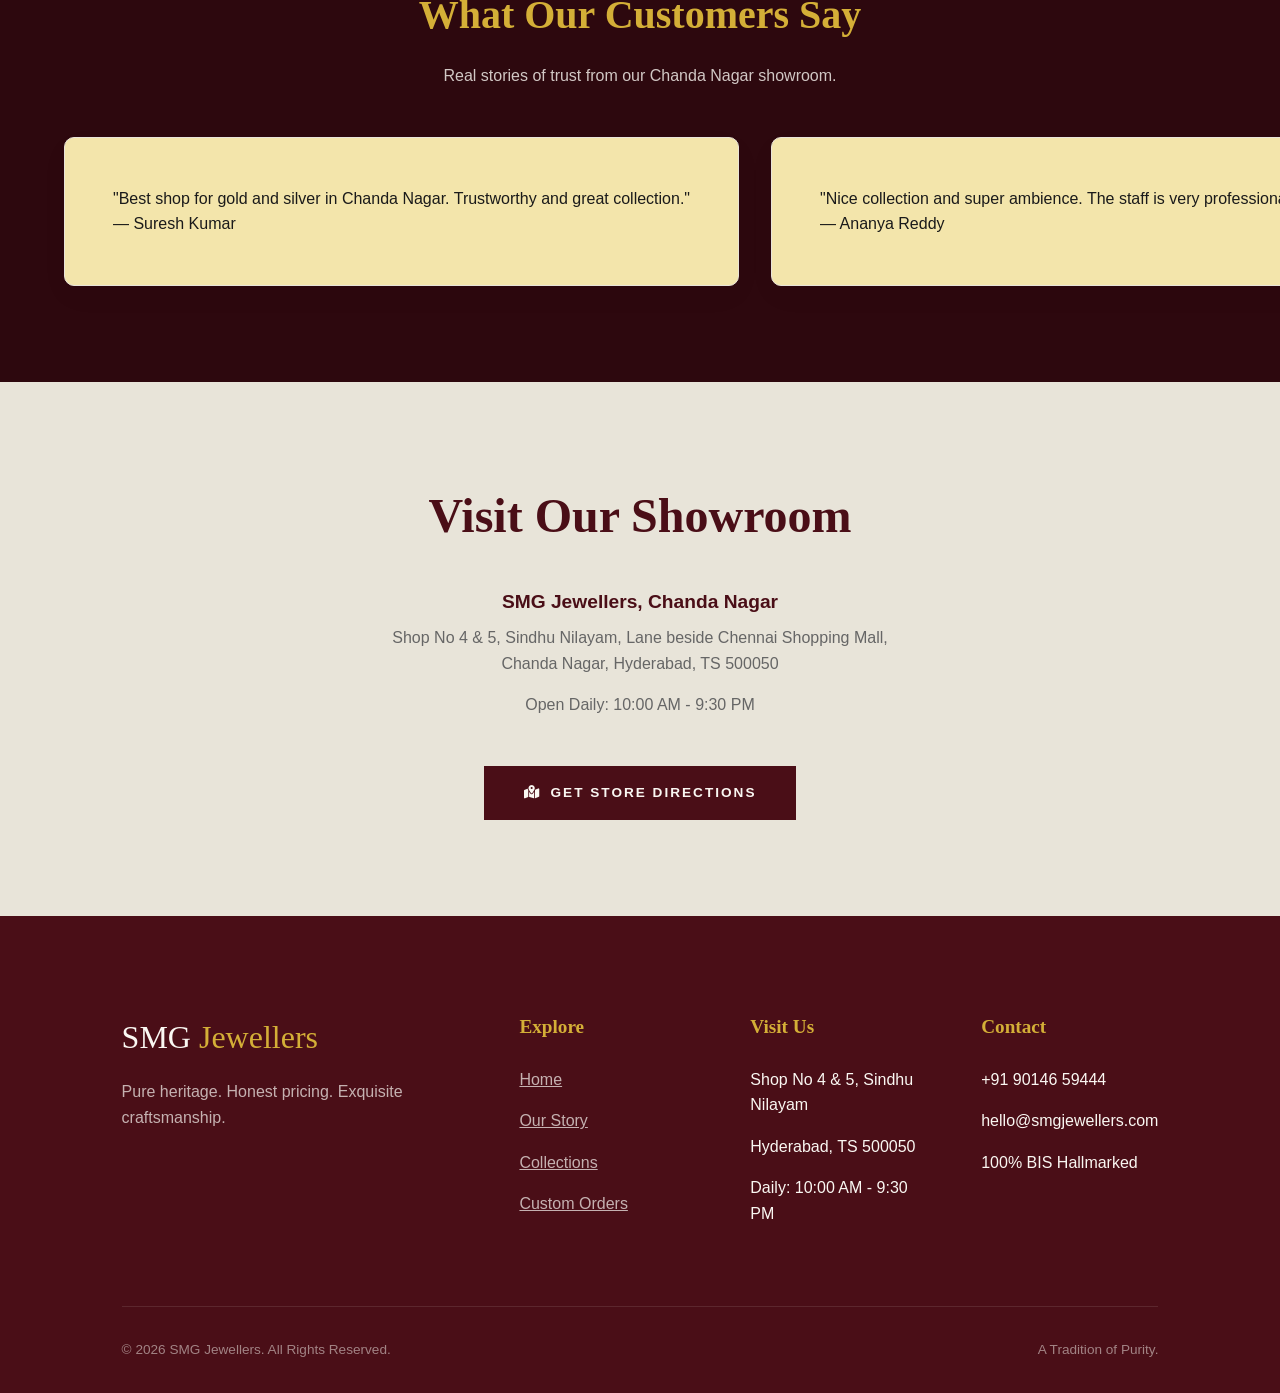
==== commit b66d812c: "Revert "Final visual refinements: Reverted hero blur to premium gradients and enlarged mobile WhatsA" ====
--- a/index.html
+++ b/index.html
@@ -4,7 +4,7 @@
 
 <head>
     <meta charset="utf-8" />
-    <meta name="viewport" content="width=device-width, initial-scale=1.0, maximum-scale=1.0, user-scalable=0" />
+    <meta content="width=device-width, initial-scale=1.0" name="viewport" />
     <title>SMG Jewellers | Pure Gold & Custom Designs in Hyderabad</title>
     <meta name="description" content="Discover curated 22K gold, pure silver, and custom jewelry at SMG Jewellers, Chanda Nagar, Hyderabad. Transparency, purity, and heritage since generations.">
     <meta property="og:title" content="SMG Jewellers | Pure Gold & Custom Designs">
@@ -18,7 +18,7 @@
     new Date().getTime(),event:'gtm.js'});var f=d.getElementsByTagName(s)[0],
     j=d.createElement(s),dl=l!='dataLayer'?'&l='+l:'';j.async=true;j.src=
     'https://www.googletagmanager.com/gtm.js?id='+i+dl;f.parentNode.insertBefore(j,f);
-    })(window,document,'script','dataLayer','GTM-N68W9R42');</script>
+    })(window,document,'script','dataLayer','GTM-WTC3RZSS');</script>
     <!-- End Google Tag Manager -->
 
     <!-- Google Ads Conversion Tracking -->
@@ -33,7 +33,7 @@
 
 <body>
     <!-- Google Tag Manager (noscript) -->
-    <noscript><iframe src="https://www.googletagmanager.com/ns.html?id=GTM-N68W9R42"
+    <noscript><iframe src="https://www.googletagmanager.com/ns.html?id=GTM-WTC3RZSS"
     height="0" width="0" style="display:none;visibility:hidden"></iframe></noscript>
     <!-- End Google Tag Manager (noscript) -->
 
@@ -46,25 +46,8 @@
             <a class="nav-link" href="gallery.html">Collections</a>
             <a class="nav-link text-gold" href="custom-designs.html">Custom Orders</a>
         </nav>
-        <button class="btn live-rate" id="open-rates-btn"><div class="pulse"></div> Today's Gold Rate</button>
-    
-    <div class="mobile-menu-toggle" id="mobile-menu-toggle">
-        <i class="fa-solid fa-bars"></i>
-    </div>
-</header>
-<div class="mobile-nav-overlay" id="mobile-nav-overlay">
-    <div class="mobile-nav-header">
-        <a class="logo" href="index.html">SMG<span>JEWELLERS</span></a>
-        <button class="close-menu-btn" id="close-menu-btn"><i class="fa-solid fa-xmark"></i></button>
-    </div>
-    <div class="mobile-nav-body">
-        <a href="index.html">Home</a>
-        <a href="about.html">Our Story</a>
-        <a href="gallery.html">Collections</a>
-        <a href="custom-designs.html">Custom Designs</a>
-    </div>
-</div>
-
+        <button class="btn" id="open-rates-btn" style="padding: 0.5rem 1.5rem; font-size: 0.9rem; background: #fff; border: 1px solid var(--gold-light); color: var(--maroon); border-radius: 50px; margin-left: 1rem; cursor: pointer; font-weight: 600; box-shadow: 0 4px 15px rgba(0,0,0,0.05); display: flex; align-items: center; justify-content: center; gap: 8px;"><div class="pulse" style="width: 8px; height: 8px; margin:0;"></div> Today's Gold Rate</button>
+    </header>
     <!-- Hero Section -->
     <section class="hero reveal active">
         <img alt="Bridal Jewelry" class="hero-bg" src="assets/bridal_jewelry_hero_1774739540869.png" />
@@ -80,7 +63,7 @@
     </section>
     <!-- Featured Collections -->
     <section class="section reveal" style="padding: 6rem 0;">
-        <div class="container reveal">
+        <div class="container">
             <div
                 style="display: flex; justify-content: space-between; align-items: flex-end; margin-bottom: 3rem; flex-wrap: wrap; gap: 2rem;">
                 <div>
@@ -92,7 +75,7 @@
             </div>
             <div class="reviews-grid" style="gap: 2rem; margin-top: 0;">
                 <a class="masonry-item" href="product.html?id=heavy-bridal-haram">
-                    <img loading="lazy" alt="Heavy Bridal Haram" src="assets/heavy_bridal_haram_1774742140736.png"
+                    <img alt="Heavy Bridal Haram" src="assets/heavy_bridal_haram_1774742140736.png"
                         style="height: 400px; object-fit: cover; border-radius: 20px; width: 100%;" />
                     <div class="masonry-hover">
                         <h3 class="item-name">Heavy Bridal Haram</h3>
@@ -100,7 +83,7 @@
                     </div>
                 </a>
                 <a class="masonry-item" href="product.html?id=temple-gold-bangle">
-                    <img loading="lazy" alt="Temple Gold Bangle" src="assets/temple_gold_bangle_1774742118726.png"
+                    <img alt="Temple Gold Bangle" src="assets/temple_gold_bangle_1774742118726.png"
                         style="height: 400px; object-fit: cover; border-radius: 20px; width: 100%;" />
                     <div class="masonry-hover">
                         <h3 class="item-name">Temple Gold Bangle</h3>
@@ -108,7 +91,7 @@
                     </div>
                 </a>
                 <a class="masonry-item" href="product.html?id=gold-nandi-bomma">
-                    <img loading="lazy" alt="Antique Nandi Bomma" src="assets/antique_nandi_bomma.png"
+                    <img alt="Antique Nandi Bomma" src="assets/antique_nandi_bomma.png"
                         style="height: 400px; object-fit: cover; border-radius: 20px; width: 100%;" />
                     <div class="masonry-hover">
                         <h3 class="item-name">Antique Nandi Bomma</h3>
@@ -120,7 +103,7 @@
     </section>
     <!-- Savings Plan -->
     <section class="section savings-section reveal">
-        <div class="container reveal">
+        <div class="container">
             <div class="savings-container">
                 <div class="savings-content">
                     <h2 style="font-size: 3rem; margin-bottom: 2rem;">The Smart Gold Plan.</h2>
@@ -147,7 +130,7 @@
     </section>
     <!-- Custom Designs Promo -->
     <section class="section reveal" style="background: var(--maroon);">
-        <div class="container reveal" style="text-align: center;">
+        <div class="container" style="text-align: center;">
             <h2 style="font-size: 3rem; color: var(--gold); margin-bottom: 1.5rem;">Have a design in mind?</h2>
             <p style="color: var(--cream); font-size: 1.2rem; max-width: 600px; margin: 0 auto 3rem;">We can recreate
                 any luxury brand design at local wholesale prices, crafted by master goldsmiths from Jaipur.</p>
@@ -157,7 +140,7 @@
     </section>
     <!-- Testimonials -->
     <section class="section reveal" style="padding: 6rem 0; background: var(--maroon-dark); overflow: hidden;">
-        <div class="container reveal">
+        <div class="container">
             <div style="text-align: center; margin-bottom: 3rem;">
                 <h2 style="color: var(--gold); font-size: 2.5rem; margin-bottom: 1rem;">What Our Customers Say</h2>
                 <p style="color: var(--cream); opacity: 0.8;">Real stories of trust from our Chanda Nagar showroom.</p>
@@ -214,8 +197,8 @@
             </div>
         </div>
     </section>
-    <section class="section reveal" id="store-location" style="background: var(--cream-dark); padding: 6rem 0;">
-        <div class="container reveal" style="text-align: center;">
+    <section class="section" id="store-location" style="background: var(--cream-dark); padding: 6rem 0;">
+        <div class="container" style="text-align: center;">
             <h2 style="font-size: 3rem; margin-bottom: 2rem;">Visit Our Showroom</h2>
             <div style="max-width: 600px; margin: 0 auto 3rem;">
                 <p style="font-size: 1.2rem; color: var(--maroon); font-weight: 600; margin-bottom: 0.5rem;">SMG
@@ -231,7 +214,7 @@
     </section>
     <!-- Footer -->
     <footer class="footer">
-        <div class="container reveal">
+        <div class="container">
             <div class="footer-grid">
                 <div>
                     <a class="footer-logo" href="#">SMG <span>Jewellers</span></a>
@@ -328,72 +311,11 @@
         <div class="modal-footer">
             <span id="rate-timestamp">Last updated: Just now</span>
             <div style="margin-top: 1rem;">
-                <a href="https://wa.me/919014659444?text=Hi, I want to lock the current gold rate." target="_blank" class="btn btn-whatsapp" style="width: 100%; border-radius: 50px; display: flex; justify-content: center; align-items: center; gap: 8px; position: relative; z-index: 10000;"><i class="fa-brands fa-whatsapp" style="font-size: 1.2rem;"></i> Lock This Rate on WhatsApp</a>
+                <a href="https://wa.me/919014659444?text=Hi, I want to lock the current gold rate." target="_blank" class="btn btn-primary" style="width: 100%; border-radius: 50px;">Lock This Rate &rarr;</a>
             </div>
         </div>
     </div>
 </div>
-
-<script>
-document.addEventListener('DOMContentLoaded', () => {
-    const mobileMenuToggle = document.getElementById('mobile-menu-toggle');
-    const mobileNavOverlay = document.getElementById('mobile-nav-overlay');
-    const closeMenuBtn = document.getElementById('close-menu-btn');
-
-    if(mobileMenuToggle && mobileNavOverlay && closeMenuBtn) {
-        mobileMenuToggle.addEventListener('click', () => {
-            mobileNavOverlay.classList.add('active');
-            document.body.style.overflow = 'hidden';
-        });
-
-        closeMenuBtn.addEventListener('click', () => {
-            mobileNavOverlay.classList.remove('active');
-            document.body.style.overflow = '';
-        });
-    }
-});
-</script>
-
-<!-- WhatsApp Float Button -->
-<a href="https://wa.me/919014659444?text=Hi, I have an inquiry about SMG Jewellers." target="_blank" class="wa-float" style="position: fixed; bottom: 20px; right: 20px; background: #25D366; color: white; width: 60px; height: 60px; border-radius: 50%; display: flex; justify-content: center; align-items: center; font-size: 30px; box-shadow: 0 4px 15px rgba(37, 211, 102, 0.4); z-index: 9999; text-decoration: none; transition: transform 0.3s ease;">
-    <i class="fa-brands fa-whatsapp"></i>
-</a>
-
-<!-- Mobile Sticky Nav -->
-<nav class="mobile-sticky-nav">
-    <a href="index.html" class="nav-item" id="nav-home">
-        <i class="fa-solid fa-house"></i>
-        <span>Home</span>
-    </a>
-    <a href="gallery.html" class="nav-item" id="nav-collections">
-        <i class="fa-solid fa-gem"></i>
-        <span>Collections</span>
-    </a>
-    <a href="custom-designs.html" class="nav-item" id="nav-custom">
-        <i class="fa-solid fa-wand-magic-sparkles"></i>
-        <span>Custom</span>
-    </a>
-    <a href="https://wa.me/919014659444" class="nav-item" target="_blank">
-        <i class="fa-brands fa-whatsapp"></i>
-        <span>Chat</span>
-    </a>
-</nav>
-<script>
-    // Highlight active nav item
-    document.addEventListener("DOMContentLoaded", () => {
-        const path = window.location.pathname;
-        if(path.includes('gallery') || path.includes('product')) {
-            document.getElementById('nav-collections')?.classList.add('active');
-        } else if(path.includes('custom')) {
-            document.getElementById('nav-custom')?.classList.add('active');
-        } else {
-            document.getElementById('nav-home')?.classList.add('active');
-        }
-    });
-</script>
-
 </body>
 
-
-
 </html>
--- a/styles.css
+++ b/styles.css
@@ -17,7 +17,7 @@
     --maroon-dark: #2D080E;
     --gold: #D4AF37;
     --gold-light: #F3E5AB;
-    --cream: #F9F6EE;
+    --cream: #FAF7F2;
     --cream-dark: #E8E4D9;
     --text-dark: #1A1A1A;
     --text-light: #666666;
@@ -91,29 +91,6 @@
 .reveal.active {
     opacity: 1;
     transform: translateY(0);
-}
-
-/* Gold Rate Pulse Dot */
-.pulse {
-    width: 10px !important;
-    height: 10px !important;
-    background-color: #22c55e !important;
-    border-radius: 50% !important;
-    display: inline-block !important;
-    box-shadow: 0 0 0 rgba(34, 197, 94, 0.4);
-    animation: dotPulse 2s infinite;
-}
-
-@keyframes dotPulse {
-    0% {
-        box-shadow: 0 0 0 0 rgba(34, 197, 94, 0.7);
-    }
-    70% {
-        box-shadow: 0 0 0 10px rgba(34, 197, 94, 0);
-    }
-    100% {
-        box-shadow: 0 0 0 0 rgba(34, 197, 94, 0);
-    }
 }
 
 /* Header */
@@ -223,34 +200,19 @@
 .live-rate {
     display: flex;
     align-items: center;
-    gap: 0.6rem;
+    gap: 1.5rem;
     font-size: 0.85rem;
     text-transform: uppercase;
     letter-spacing: 1px;
-    font-weight: 700;
-    color: var(--maroon);
-    background: #fff;
-    border: 1.5px solid var(--gold-light);
-    padding: 0.6rem 1.4rem;
-    border-radius: 50px;
-    box-shadow: 0 4px 15px rgba(0, 0, 0, 0.05);
-    cursor: pointer;
-    transition: var(--transition);
-    margin-left: 1rem;
-}
-
-.live-rate:hover {
-    transform: translateY(-2px);
-    box-shadow: 0 6px 20px rgba(212, 175, 55, 0.15);
-    border-color: var(--gold);
-}
-
-@media (max-width: 768px) {
-    .live-rate {
-        padding: 0.5rem 1rem;
-        font-size: 0.75rem;
-        margin-left: 0.5rem;
-    }
+    font-weight: 600;
+    color: var(--gold);
+    background: rgba(74, 14, 23, 0.85);
+    backdrop-filter: blur(10px);
+    -webkit-backdrop-filter: blur(10px);
+    border: 1px solid rgba(212, 175, 55, 0.3);
+    padding: 0.6rem 1.5rem;
+    border-radius: 30px;
+    box-shadow: 0 4px 20px rgba(0, 0, 0, 0.15);
 }
 
 .rate-item {
@@ -260,135 +222,30 @@
     white-space: nowrap;
 }
 
-/* Mobile Optimization Enhancements */
-@media (max-width: 768px) {
-    .container {
-        padding: 0 1.5rem !important;
-        width: 100% !important;
-        max-width: 100% !important;
-        box-sizing: border-box !important;
-    }
-
-    /* Hero Section Fixes */
-    .hero {
-        padding-top: 80px !important;
-        min-height: 70vh !important;
-    }
-    
-    .hero-overlay {
-        background: linear-gradient(to top, rgba(250, 247, 242, 0.95) 0%, rgba(250, 247, 242, 0.7) 40%, rgba(250, 247, 242, 0.3) 100%) !important;
-        backdrop-filter: none !important;
-        -webkit-backdrop-filter: none !important;
-        mask-image: none !important;
-        -webkit-mask-image: none !important;
-    }
-
-    /* Collections Grid (Premium 2-column Layout) */
-    .reviews-grid, .masonry {
-        display: grid !important;
-        grid-template-columns: repeat(2, 1fr) !important;
-        gap: 1.5rem !important;
-        padding: 0 1rem !important;
-        margin-top: 1rem !important;
-    }
-
-    .masonry-item {
-        position: relative !important;
-        height: auto !important;
-        background: none !important;
-        display: flex !important;
-        flex-direction: column !important;
-        gap: 0.5rem !important;
-    }
-
-    .masonry-item img {
-        height: 250px !important;
-        width: 100% !important;
-        object-fit: cover !important;
-        border-radius: 24px !important; /* Premium rounded corners */
-        box-shadow: 0 10px 25px rgba(0,0,0,0.1) !important;
-        margin-bottom: 0 !important;
-    }
-
-    .masonry-hover {
-        position: static !important;
-        opacity: 1 !important;
-        background: none !important;
-        padding: 0 !important;
-        text-align: center !important;
-        transform: none !important;
-        visibility: visible !important;
-    }
-
-    .item-name {
-        font-family: 'Montserrat', sans-serif !important;
-        color: var(--maroon) !important;
-        font-size: 0.95rem !important;
-        font-weight: 600 !important;
-        margin: 0.3rem 0 0 !important;
-        line-height: 1.2 !important;
-    }
-
-    .masonry-hover p {
-        display: none !important; /* Clean look, hide "View" text */
-    }
-
-    /* Journey to a Masterpiece - Centered Fix */
-    .journey-grid {
-        grid-template-columns: 1fr !important;
-        gap: 2rem !important;
-        max-width: 400px !important;
-        margin: 0 auto !important;
-        padding: 0 !important;
-        display: flex !important;
-        flex-direction: column !important;
-        align-items: center !important;
-    }
-
-    .journey-item {
-        width: 100% !important;
-        text-align: center !important;
-        display: flex !important;
-        flex-direction: column !important;
-        align-items: center !important;
-    }
-
-    .journey-item i {
-        margin: 0 auto 1.5rem !important;
-    }
-
-    /* Footer Stabilization */
-    .footer-grid {
-        grid-template-columns: 1fr !important;
-        text-align: center !important;
-        gap: 3rem !important;
-    }
-
-    .footer-section {
-        margin: 0 auto !important;
-    }
-
-    /* Fix blank footers/Visit Store */
-    #store-location {
-        padding: 4rem 1.5rem !important;
-    }
-}
-
-/* Global Pulse Dot Styles */
 .pulse {
-    width: 10px;
-    height: 10px;
-    background-color: #2ecc71;
+    width: 8px;
+    height: 8px;
+    background: #2ecc71;
     border-radius: 50%;
-    box-shadow: 0 0 0 0 rgba(46, 204, 113, 0.7);
-    animation: dotPulse 1.5s infinite cubic-bezier(0.66, 0, 0, 1);
-    display: inline-block;
-    margin-right: 8px;
-}
-
-@keyframes dotPulse {
-    to {
-        box-shadow: 0 0 0 10px rgba(46, 204, 113, 0);
+    animation: pulsing 2s infinite;
+}
+
+.pulse.silver-pulse {
+    background: #E0E0E0;
+    box-shadow: 0 0 10px #E0E0E0;
+}
+
+@keyframes pulsing {
+    0% {
+        box-shadow: 0 0 0 0 rgba(74, 14, 23, 0.4);
+    }
+
+    70% {
+        box-shadow: 0 0 0 8px rgba(74, 14, 23, 0);
+    }
+
+    100% {
+        box-shadow: 0 0 0 0 rgba(74, 14, 23, 0);
     }
 }
 
@@ -451,36 +308,24 @@
     position: fixed;
     bottom: 2rem;
     right: 2rem;
-    width: 65px;
-    height: 65px;
-    background: linear-gradient(135deg, #25D366, #128C7E);
+    width: 60px;
+    height: 60px;
+    background: #25D366;
     color: white;
     border-radius: 50%;
     display: flex;
     align-items: center;
     justify-content: center;
-    font-size: 32px;
-    box-shadow: 0 10px 35px rgba(37, 211, 102, 0.4);
+    font-size: 30px;
+    box-shadow: 0 10px 30px rgba(37, 211, 102, 0.3);
     z-index: 1000;
     transition: var(--transition);
     text-decoration: none;
-    border: 2px solid rgba(255, 255, 255, 0.3);
 }
 
 .whatsapp-float:hover {
-    transform: translateY(-8px) scale(1.1);
-    box-shadow: 0 20px 45px rgba(37, 211, 102, 0.5);
-    border-color: #fff;
-}
-
-@media (max-width: 768px) {
-    .whatsapp-float {
-        bottom: 6rem; /* Avoid nav bar overlap */
-        right: 1.5rem;
-        width: 60px;
-        height: 60px;
-        font-size: 28px;
-    }
+    transform: translateY(-5px) scale(1.05);
+    box-shadow: 0 15px 35px rgba(37, 211, 102, 0.4);
 }
 
 /* Footer */
@@ -548,7 +393,7 @@
    HOMEPAGE SPECIFICS
 ------------------------ */
 .hero {
-    height: 100vh; height: 100dvh;
+    height: 100vh;
     position: relative;
     display: flex;
     align-items: center;
@@ -745,25 +590,14 @@
     padding: 4rem 5%;
 }
 
-
 .masonry-item {
     break-inside: avoid;
     margin-bottom: 2rem;
     position: relative;
-    border-radius: 12px;
+    border-radius: 10px;
     overflow: hidden;
     cursor: pointer;
-    background: #fff;
-    box-shadow: 0 4px 15px rgba(0,0,0,0.05);
-    border: 1px solid var(--gold-light);
-    transition: transform 0.3s ease, box-shadow 0.3s ease;
-}
-
-.masonry-item:hover {
-    box-shadow: 0 10px 25px rgba(0,0,0,0.1);
-    transform: translateY(-5px);
-}
-
+}
 
 .masonry-item img {
     width: 100%;
@@ -866,7 +700,7 @@
 
 .split-hero {
     position: relative;
-    min-height: 100vh; min-height: 100dvh;
+    min-height: 100vh;
     display: flex;
     flex-direction: column;
     justify-content: center;
@@ -1020,8 +854,7 @@
     }
 
     .hero-overlay {
-        background: linear-gradient(to top, rgba(250, 247, 242, 0.95) 0%, rgba(250, 247, 242, 0.7) 40%, rgba(250, 247, 242, 0.3) 100%);
-        backdrop-filter: none;
+        background: rgba(250, 247, 242, 0.9);
     }
 
     .reviews-grid,
@@ -1031,8 +864,7 @@
     }
 
     .masonry {
-        column-count: 2;
-        column-gap: 15px;
+        column-count: 1;
     }
 
     .massive-btn {
@@ -1040,11 +872,6 @@
         padding: 1.5rem;
         font-size: 1.1rem;
         text-align: center;
-    }
-    
-    .massive-btn i {
-        font-size: 1.4rem;
-        margin-right: 8px;
     }
 }
 
@@ -1265,9 +1092,6 @@
     background: transparent;
     border: none;
     cursor: pointer;
-    z-index: 9999;
-    padding: 10px;
-    touch-action: manipulation;
 }
 
 .close-btn:hover {
@@ -1483,12 +1307,6 @@
 
     .hero-overlay {
         background: linear-gradient(to top, rgba(250, 247, 242, 0.95) 0%, rgba(250, 247, 242, 0.7) 40%, rgba(250, 247, 242, 0.3) 100%) !important;
-        backdrop-filter: none !important;
-        -webkit-backdrop-filter: none !important;
-    }
-
-    .hero-title, .hero-text, .hero-subtitle {
-        color: var(--maroon) !important;
     }
 
     /* === BUTTONS === */
@@ -1711,422 +1529,3 @@
         text-align: left;
     }
 }
-
-/* --- MOBILE MENU --- */
-.mobile-menu-toggle {
-    display: none;
-    font-size: 1.8rem;
-    color: var(--maroon);
-    cursor: pointer;
-    margin-left: 15px;
-}
-
-.mobile-nav-overlay {
-    position: fixed;
-    top: 0;
-    left: 0;
-    width: 100%;
-    height: 100dvh;
-    background: rgba(250, 247, 242, 0.95);
-    backdrop-filter: blur(10px);
-    z-index: 9999;
-    display: flex;
-    flex-direction: column;
-    padding: 20px;
-    transform: translateX(100%);
-    transition: transform 0.4s cubic-bezier(0.77, 0, 0.175, 1);
-}
-
-.mobile-nav-overlay.active {
-    transform: translateX(0);
-}
-
-.mobile-nav-header {
-    display: flex;
-    justify-content: space-between;
-    align-items: center;
-    margin-bottom: 50px;
-}
-
-.close-menu-btn {
-    background: none;
-    border: none;
-    font-size: 2rem;
-    color: var(--maroon);
-    cursor: pointer;
-}
-
-.mobile-nav-body {
-    display: flex;
-    flex-direction: column;
-    gap: 30px;
-    align-items: center;
-    margin-top: 50px;
-}
-
-.mobile-nav-body a {
-    font-size: 1.5rem;
-    text-transform: uppercase;
-    font-weight: 600;
-    color: var(--maroon);
-    text-decoration: none;
-    font-family: 'Cinzel', serif;
-}
-
-@media (max-width: 768px) {
-    .nav-links {
-        display: none !important;
-    }
-    .mobile-menu-toggle {
-        display: block;
-    }
-    
-    #open-rates-btn {
-        padding: 0.5rem 1rem !important;
-        font-size: 0.8rem !important;
-        margin-left: auto !important; /* Push it to the right before the hamburger */
-    }
-    
-    .header {
-        padding: 15px 5%;
-        display: flex;
-        justify-content: space-between;
-        align-items: center;
-    }
-}
-html, body {
-    overflow-x: hidden;
-    max-width: 100vw;
-    box-sizing: border-box;
-}
-*, *:before, *:after {
-    box-sizing: inherit;
-}
-
-/* Improved Masonry using CSS Columns */
-.masonry {
-    column-count: 3;
-    column-gap: 20px;
-}
-
-.masonry-item {
-    break-inside: avoid;
-    margin-bottom: 20px;
-    display: block;
-    position: relative;
-    overflow: hidden;
-    border-radius: 12px;
-    background: #fff;
-    box-shadow: 0 4px 15px rgba(0,0,0,0.05);
-    border: 1px solid var(--gold-light);
-}
-
-.masonry-item img {
-    display: block;
-    width: 100%;
-    height: auto !important; /* Override inline height: 400px to allow masonry flow */
-    transition: transform 0.6s cubic-bezier(0.16, 1, 0.3, 1);
-}
-.masonry-hover {
-    background: linear-gradient(to top, rgba(74, 14, 23, 0.9), rgba(74, 14, 23, 0.3));
-    backdrop-filter: blur(5px);
-    transition: all 0.4s ease;
-}
-
-/* === MOBILE OPTIMIZATION === */
-@media (max-width: 480px) {
-    .hero-title {
-        font-size: 2.5rem !important;
-        line-height: 1.1;
-        margin-bottom: 15px;
-    }
-    .hero-content {
-        padding: 0 10px !important;
-        text-align: center !important;
-    }
-    .hero-content .btn {
-        width: 100%;
-        display: block;
-        margin: 10px 0 !important;
-    }
-    .hero-text {
-        font-size: 1rem;
-    }
-    
-    .header {
-        padding: 10px 15px !important;
-    }
-    .logo {
-        font-size: 1.4rem !important;
-    }
-    
-    #open-rates-btn {
-        padding: 6px 12px !important;
-        font-size: 0.75rem !important;
-        margin-left: auto !important;
-    }
-    
-    .mobile-menu-toggle {
-        font-size: 1.5rem !important;
-        margin-left: 10px !important;
-    }
-}
-.mobile-nav-overlay {
-    z-index: 99999 !important;
-}
-
-/* WhatsApp Button */
-.btn-whatsapp {
-    background: #25D366 !important;
-    color: #ffffff !important;
-    border: none;
-    transition: all 0.3s ease;
-    box-shadow: 0 4px 15px rgba(37, 211, 102, 0.3);
-}
-.btn-whatsapp:hover {
-    background: #128C7E !important;
-    transform: translateY(-2px);
-    box-shadow: 0 6px 20px rgba(37, 211, 102, 0.4);
-}
-.wa-float:hover {
-    transform: scale(1.1) !important;
-}
-
-
-
-/* --- MOBILE STICKY NAV --- */
-.mobile-sticky-nav {
-    display: none;
-}
-
-@media (max-width: 768px) {
-    .mobile-sticky-nav {
-        display: flex;
-        justify-content: space-around;
-        align-items: center;
-        position: fixed;
-        bottom: 0;
-        left: 0;
-        width: 100%;
-        background: rgba(250, 247, 242, 0.95);
-        backdrop-filter: blur(10px);
-        box-shadow: 0 -5px 20px rgba(0,0,0,0.05);
-        z-index: 9998;
-        padding: 10px 0;
-        border-top: 1px solid var(--gold-light);
-        /* Fallback for devices without safe area */
-        padding-bottom: env(safe-area-inset-bottom, 15px);
-    }
-
-    .mobile-sticky-nav .nav-item {
-        display: flex;
-        flex-direction: column;
-        align-items: center;
-        text-decoration: none;
-        color: var(--text-light);
-        font-size: 0.75rem;
-        gap: 4px;
-        transition: var(--transition);
-        flex: 1;
-    }
-
-    .mobile-sticky-nav .nav-item i {
-        font-size: 1.3rem;
-        color: var(--maroon);
-        margin-bottom: 2px;
-    }
-
-    .mobile-sticky-nav .nav-item i.fa-whatsapp {
-        font-size: 1.6rem; /* Specifically larger for the brand icon */
-    }
-
-    .mobile-sticky-nav .nav-item.active {
-        color: var(--maroon);
-        font-weight: 700;
-    }
-
-    .mobile-sticky-nav .nav-item.active i {
-        color: var(--gold-dark);
-    }
-    
-    body {
-        /* Add padding so footer content isn't hidden by sticky nav */
-        padding-bottom: 70px !important;
-    }
-}
-
-
-/* === ROBUST MOBILE STABILIZATION FIXES === */
-@media (max-width: 768px) {
-    /* 1. Fix Masonry Gallery crushing images */
-    .masonry {
-        column-count: auto !important;
-        display: grid !important;
-        grid-template-columns: 1fr 1fr !important;
-        gap: 15px !important;
-    }
-    .masonry-item {
-        margin-bottom: 15px !important;
-    }
-
-    /* 2. Fix Custom Designs / Split Hero Overflow */
-    .split-hero {
-        height: auto !important;
-        min-height: auto !important;
-        display: block !important;
-        padding-top: 100px !important;
-        padding-bottom: 50px !important;
-    }
-    
-    .split-hero .container {
-        display: block !important;
-        height: auto !important;
-    }
-
-    /* 3. Fix Horizontal Bleeds */
-    img {
-        max-width: 100% !important;
-    }
-    
-    /* Journey Section */
-.journey-container {
-    margin: 4rem 0;
-    background: rgba(74, 14, 23, 0.05);
-    padding: 3rem;
-    border-radius: 20px;
-    text-align: center;
-}
-
-.journey-container h3 {
-    font-size: 2rem;
-    margin-bottom: 3rem;
-    color: var(--maroon);
-}
-
-.journey-grid {
-    display: grid;
-    grid-template-columns: repeat(auto-fit, minmax(250px, 1fr));
-    gap: 2rem;
-}
-}
-
-/* === CONSOLIDATED MOBILE OVERRIDES === */
-@media (max-width: 768px) {
-    /* Journey section */
-    .journey-container {
-        padding: 1.5rem !important;
-        margin: 2rem 0 !important;
-    }
-
-    /* Header & Logo */
-    .logo { font-size: 1.1rem !important; white-space: nowrap !important; }
-    .logo span { color: #8B7355 !important; font-size: 1.1rem !important; margin-left: 2px; } /* Bronze/Dark Gold */
-    .header { padding: 0.5rem 0.5rem !important; gap: 4px !important; justify-content: space-between !important; }
-    
-    #open-rates-btn { 
-        padding: 0.3rem 0.5rem !important; 
-        font-size: 0.65rem !important; 
-        margin-left: 0 !important; 
-        gap: 3px !important;
-        flex: 0 1 auto;
-        min-width: 130px;
-    }
-    #open-rates-btn .pulse { width: 6px !important; height: 6px !important; min-width: 6px !important; min-height: 6px !important; }
-
-    /* Collections Section (Lalithaa style) */
-    .reviews-grid {
-        display: grid !important;
-        grid-template-columns: repeat(2, 1fr) !important; /* 2-column grid */
-        gap: 1rem !important;
-        padding: 0 1rem !important;
-    }
-    .masonry-item {
-        height: auto !important;
-        background: white !important;
-        padding-bottom: 0.5rem !important;
-        border-radius: 12px !important;
-        overflow: hidden !important;
-    }
-    .masonry-item img {
-        height: 180px !important; /* Smaller images for 2rd column */
-        object-fit: cover !important;
-    }
-    .masonry-hover {
-        position: relative !important;
-        opacity: 1 !important;
-        background: white !important;
-        color: var(--text-dark) !important;
-        padding: 0.8rem 0.5rem !important;
-        height: auto !important;
-    }
-    .masonry-hover .item-name {
-        color: var(--maroon) !important;
-        font-size: 0.85rem !important;
-        margin-bottom: 0.2rem !important;
-    }
-    .masonry-hover p {
-        font-size: 0.7rem !important;
-        color: var(--gold) !important;
-    }
-
-    /* Journey section fix */
-    .journey-container {
-        padding: 1.5rem 1rem !important;
-        margin: 1.5rem 0.5rem !important;
-        width: calc(100% - 1rem) !important;
-        border-radius: 15px !important;
-    }
-    .journey-container > h3 {
-        font-size: 1.4rem !important;
-        margin-bottom: 1.5rem !important;
-    }
-    .journey-grid {
-        grid-template-columns: 1fr !important;
-        gap: 1rem !important;
-    }
-    .journey-container {
-        padding: 0 1rem !important;
-    }
-    .journey-container h3 {
-        text-align: center !important;
-        font-size: 1.8rem !important;
-        margin-bottom: 2rem !important;
-    }
-    .journey-grid {
-        grid-template-columns: 1fr !important;
-        gap: 1.5rem !important;
-        max-width: 400px !important;
-        margin: 0 auto !important;
-    }
-    .journey-grid > div {
-        padding: 1.5rem !important;
-        text-align: center !important;
-    }
-
-    /* Typography */
-    h1 { font-size: 2.2rem !important; line-height: 1.2 !important; }
-    .hero-title { font-size: 2rem !important; }
-    .section-title, h2 { font-size: 1.6rem !important; }
-
-    /* Fix reveal animations on mobile (prevent blank sections) */
-    .reveal {
-        opacity: 1 !important;
-        transform: none !important;
-        transition: none !important;
-    }
-
-    /* CTA buttons */
-    .massive-btn {
-        justify-content: center !important;
-        text-align: center !important;
-    }
-
-    /* Hide floating WhatsApp — sticky nav already has Chat */
-    .whatsapp-float,
-    .wa-float,
-    a[class*='whatsapp-float'],
-    a[class*='wa-float'],
-    .wa-tooltip {
-        display: none !important;
-    }
-}
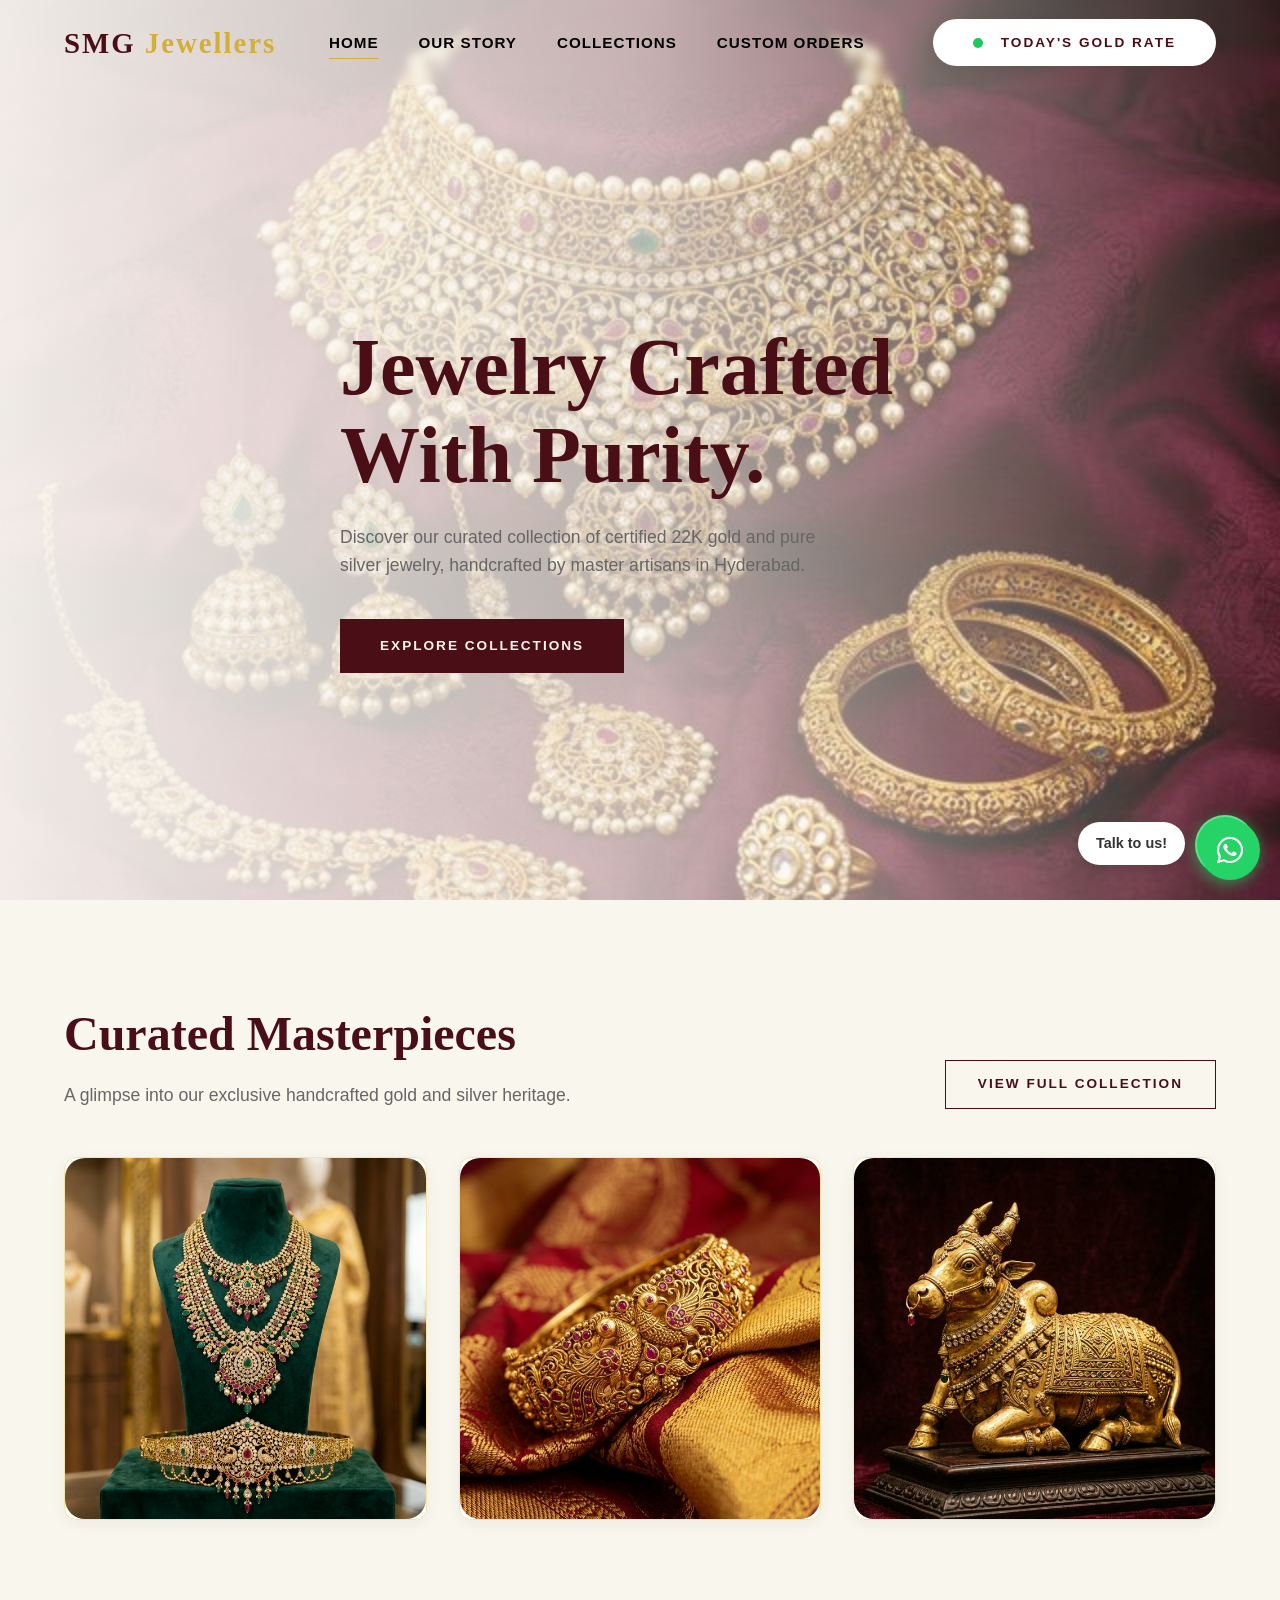
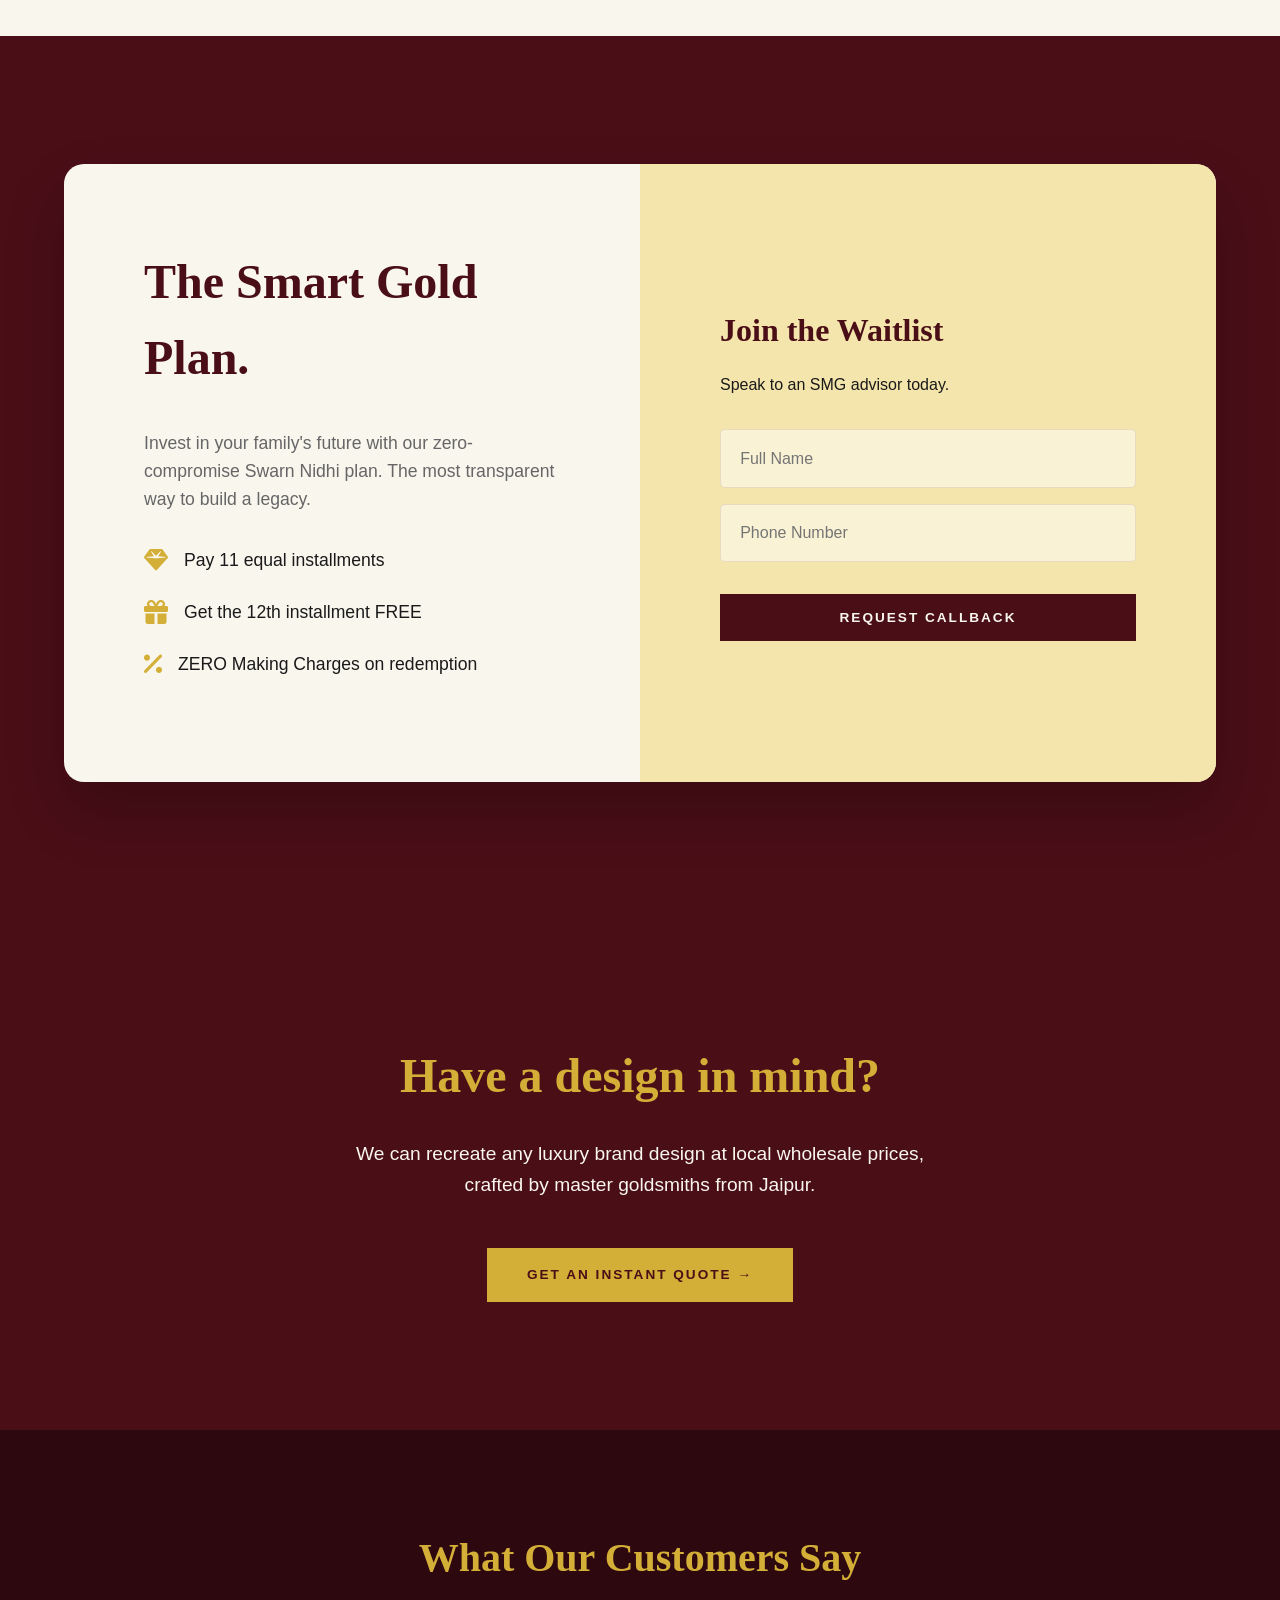
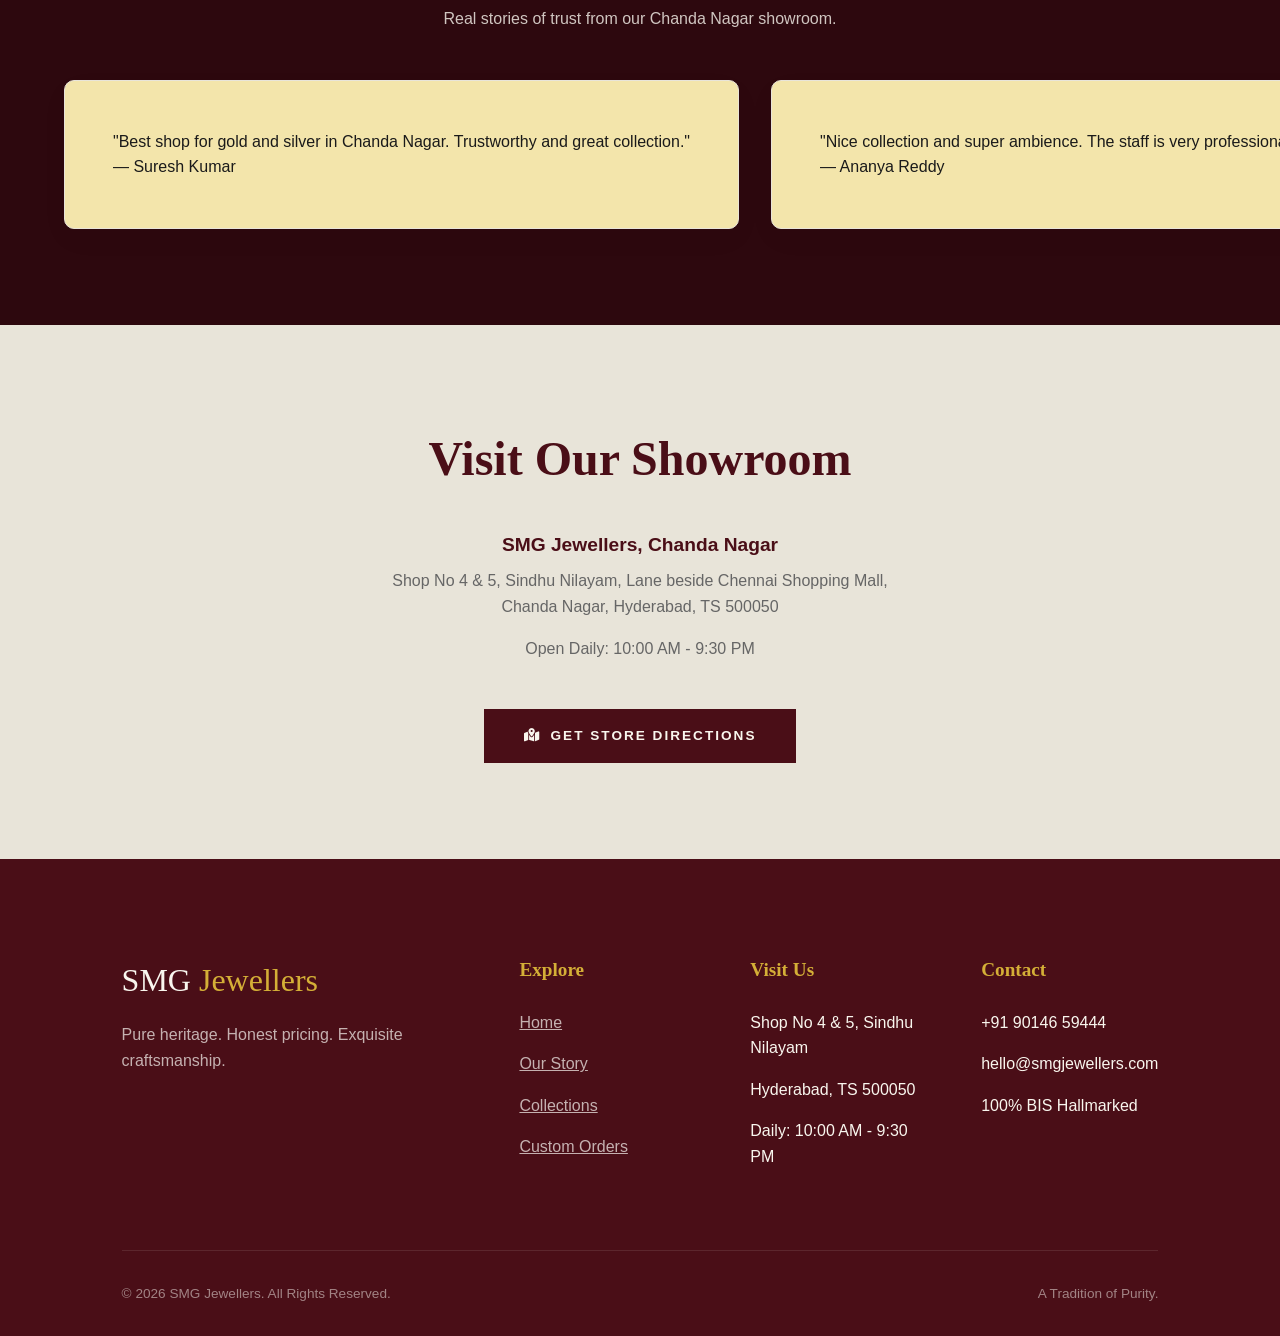
==== commit 2b6e7c5d: "Reapply "Final visual refinements: Reverted hero blur to premium gradients and enlarged mobile Whats" ====
--- a/index.html
+++ b/index.html
@@ -4,7 +4,7 @@
 
 <head>
     <meta charset="utf-8" />
-    <meta content="width=device-width, initial-scale=1.0" name="viewport" />
+    <meta name="viewport" content="width=device-width, initial-scale=1.0, maximum-scale=1.0, user-scalable=0" />
     <title>SMG Jewellers | Pure Gold & Custom Designs in Hyderabad</title>
     <meta name="description" content="Discover curated 22K gold, pure silver, and custom jewelry at SMG Jewellers, Chanda Nagar, Hyderabad. Transparency, purity, and heritage since generations.">
     <meta property="og:title" content="SMG Jewellers | Pure Gold & Custom Designs">
@@ -18,7 +18,7 @@
     new Date().getTime(),event:'gtm.js'});var f=d.getElementsByTagName(s)[0],
     j=d.createElement(s),dl=l!='dataLayer'?'&l='+l:'';j.async=true;j.src=
     'https://www.googletagmanager.com/gtm.js?id='+i+dl;f.parentNode.insertBefore(j,f);
-    })(window,document,'script','dataLayer','GTM-WTC3RZSS');</script>
+    })(window,document,'script','dataLayer','GTM-N68W9R42');</script>
     <!-- End Google Tag Manager -->
 
     <!-- Google Ads Conversion Tracking -->
@@ -33,7 +33,7 @@
 
 <body>
     <!-- Google Tag Manager (noscript) -->
-    <noscript><iframe src="https://www.googletagmanager.com/ns.html?id=GTM-WTC3RZSS"
+    <noscript><iframe src="https://www.googletagmanager.com/ns.html?id=GTM-N68W9R42"
     height="0" width="0" style="display:none;visibility:hidden"></iframe></noscript>
     <!-- End Google Tag Manager (noscript) -->
 
@@ -46,8 +46,25 @@
             <a class="nav-link" href="gallery.html">Collections</a>
             <a class="nav-link text-gold" href="custom-designs.html">Custom Orders</a>
         </nav>
-        <button class="btn" id="open-rates-btn" style="padding: 0.5rem 1.5rem; font-size: 0.9rem; background: #fff; border: 1px solid var(--gold-light); color: var(--maroon); border-radius: 50px; margin-left: 1rem; cursor: pointer; font-weight: 600; box-shadow: 0 4px 15px rgba(0,0,0,0.05); display: flex; align-items: center; justify-content: center; gap: 8px;"><div class="pulse" style="width: 8px; height: 8px; margin:0;"></div> Today's Gold Rate</button>
-    </header>
+        <button class="btn live-rate" id="open-rates-btn"><div class="pulse"></div> Today's Gold Rate</button>
+    
+    <div class="mobile-menu-toggle" id="mobile-menu-toggle">
+        <i class="fa-solid fa-bars"></i>
+    </div>
+</header>
+<div class="mobile-nav-overlay" id="mobile-nav-overlay">
+    <div class="mobile-nav-header">
+        <a class="logo" href="index.html">SMG<span>JEWELLERS</span></a>
+        <button class="close-menu-btn" id="close-menu-btn"><i class="fa-solid fa-xmark"></i></button>
+    </div>
+    <div class="mobile-nav-body">
+        <a href="index.html">Home</a>
+        <a href="about.html">Our Story</a>
+        <a href="gallery.html">Collections</a>
+        <a href="custom-designs.html">Custom Designs</a>
+    </div>
+</div>
+
     <!-- Hero Section -->
     <section class="hero reveal active">
         <img alt="Bridal Jewelry" class="hero-bg" src="assets/bridal_jewelry_hero_1774739540869.png" />
@@ -63,7 +80,7 @@
     </section>
     <!-- Featured Collections -->
     <section class="section reveal" style="padding: 6rem 0;">
-        <div class="container">
+        <div class="container reveal">
             <div
                 style="display: flex; justify-content: space-between; align-items: flex-end; margin-bottom: 3rem; flex-wrap: wrap; gap: 2rem;">
                 <div>
@@ -75,7 +92,7 @@
             </div>
             <div class="reviews-grid" style="gap: 2rem; margin-top: 0;">
                 <a class="masonry-item" href="product.html?id=heavy-bridal-haram">
-                    <img alt="Heavy Bridal Haram" src="assets/heavy_bridal_haram_1774742140736.png"
+                    <img loading="lazy" alt="Heavy Bridal Haram" src="assets/heavy_bridal_haram_1774742140736.png"
                         style="height: 400px; object-fit: cover; border-radius: 20px; width: 100%;" />
                     <div class="masonry-hover">
                         <h3 class="item-name">Heavy Bridal Haram</h3>
@@ -83,7 +100,7 @@
                     </div>
                 </a>
                 <a class="masonry-item" href="product.html?id=temple-gold-bangle">
-                    <img alt="Temple Gold Bangle" src="assets/temple_gold_bangle_1774742118726.png"
+                    <img loading="lazy" alt="Temple Gold Bangle" src="assets/temple_gold_bangle_1774742118726.png"
                         style="height: 400px; object-fit: cover; border-radius: 20px; width: 100%;" />
                     <div class="masonry-hover">
                         <h3 class="item-name">Temple Gold Bangle</h3>
@@ -91,7 +108,7 @@
                     </div>
                 </a>
                 <a class="masonry-item" href="product.html?id=gold-nandi-bomma">
-                    <img alt="Antique Nandi Bomma" src="assets/antique_nandi_bomma.png"
+                    <img loading="lazy" alt="Antique Nandi Bomma" src="assets/antique_nandi_bomma.png"
                         style="height: 400px; object-fit: cover; border-radius: 20px; width: 100%;" />
                     <div class="masonry-hover">
                         <h3 class="item-name">Antique Nandi Bomma</h3>
@@ -103,7 +120,7 @@
     </section>
     <!-- Savings Plan -->
     <section class="section savings-section reveal">
-        <div class="container">
+        <div class="container reveal">
             <div class="savings-container">
                 <div class="savings-content">
                     <h2 style="font-size: 3rem; margin-bottom: 2rem;">The Smart Gold Plan.</h2>
@@ -130,7 +147,7 @@
     </section>
     <!-- Custom Designs Promo -->
     <section class="section reveal" style="background: var(--maroon);">
-        <div class="container" style="text-align: center;">
+        <div class="container reveal" style="text-align: center;">
             <h2 style="font-size: 3rem; color: var(--gold); margin-bottom: 1.5rem;">Have a design in mind?</h2>
             <p style="color: var(--cream); font-size: 1.2rem; max-width: 600px; margin: 0 auto 3rem;">We can recreate
                 any luxury brand design at local wholesale prices, crafted by master goldsmiths from Jaipur.</p>
@@ -140,7 +157,7 @@
     </section>
     <!-- Testimonials -->
     <section class="section reveal" style="padding: 6rem 0; background: var(--maroon-dark); overflow: hidden;">
-        <div class="container">
+        <div class="container reveal">
             <div style="text-align: center; margin-bottom: 3rem;">
                 <h2 style="color: var(--gold); font-size: 2.5rem; margin-bottom: 1rem;">What Our Customers Say</h2>
                 <p style="color: var(--cream); opacity: 0.8;">Real stories of trust from our Chanda Nagar showroom.</p>
@@ -197,8 +214,8 @@
             </div>
         </div>
     </section>
-    <section class="section" id="store-location" style="background: var(--cream-dark); padding: 6rem 0;">
-        <div class="container" style="text-align: center;">
+    <section class="section reveal" id="store-location" style="background: var(--cream-dark); padding: 6rem 0;">
+        <div class="container reveal" style="text-align: center;">
             <h2 style="font-size: 3rem; margin-bottom: 2rem;">Visit Our Showroom</h2>
             <div style="max-width: 600px; margin: 0 auto 3rem;">
                 <p style="font-size: 1.2rem; color: var(--maroon); font-weight: 600; margin-bottom: 0.5rem;">SMG
@@ -214,7 +231,7 @@
     </section>
     <!-- Footer -->
     <footer class="footer">
-        <div class="container">
+        <div class="container reveal">
             <div class="footer-grid">
                 <div>
                     <a class="footer-logo" href="#">SMG <span>Jewellers</span></a>
@@ -311,11 +328,72 @@
         <div class="modal-footer">
             <span id="rate-timestamp">Last updated: Just now</span>
             <div style="margin-top: 1rem;">
-                <a href="https://wa.me/919014659444?text=Hi, I want to lock the current gold rate." target="_blank" class="btn btn-primary" style="width: 100%; border-radius: 50px;">Lock This Rate &rarr;</a>
+                <a href="https://wa.me/919014659444?text=Hi, I want to lock the current gold rate." target="_blank" class="btn btn-whatsapp" style="width: 100%; border-radius: 50px; display: flex; justify-content: center; align-items: center; gap: 8px; position: relative; z-index: 10000;"><i class="fa-brands fa-whatsapp" style="font-size: 1.2rem;"></i> Lock This Rate on WhatsApp</a>
             </div>
         </div>
     </div>
 </div>
+
+<script>
+document.addEventListener('DOMContentLoaded', () => {
+    const mobileMenuToggle = document.getElementById('mobile-menu-toggle');
+    const mobileNavOverlay = document.getElementById('mobile-nav-overlay');
+    const closeMenuBtn = document.getElementById('close-menu-btn');
+
+    if(mobileMenuToggle && mobileNavOverlay && closeMenuBtn) {
+        mobileMenuToggle.addEventListener('click', () => {
+            mobileNavOverlay.classList.add('active');
+            document.body.style.overflow = 'hidden';
+        });
+
+        closeMenuBtn.addEventListener('click', () => {
+            mobileNavOverlay.classList.remove('active');
+            document.body.style.overflow = '';
+        });
+    }
+});
+</script>
+
+<!-- WhatsApp Float Button -->
+<a href="https://wa.me/919014659444?text=Hi, I have an inquiry about SMG Jewellers." target="_blank" class="wa-float" style="position: fixed; bottom: 20px; right: 20px; background: #25D366; color: white; width: 60px; height: 60px; border-radius: 50%; display: flex; justify-content: center; align-items: center; font-size: 30px; box-shadow: 0 4px 15px rgba(37, 211, 102, 0.4); z-index: 9999; text-decoration: none; transition: transform 0.3s ease;">
+    <i class="fa-brands fa-whatsapp"></i>
+</a>
+
+<!-- Mobile Sticky Nav -->
+<nav class="mobile-sticky-nav">
+    <a href="index.html" class="nav-item" id="nav-home">
+        <i class="fa-solid fa-house"></i>
+        <span>Home</span>
+    </a>
+    <a href="gallery.html" class="nav-item" id="nav-collections">
+        <i class="fa-solid fa-gem"></i>
+        <span>Collections</span>
+    </a>
+    <a href="custom-designs.html" class="nav-item" id="nav-custom">
+        <i class="fa-solid fa-wand-magic-sparkles"></i>
+        <span>Custom</span>
+    </a>
+    <a href="https://wa.me/919014659444" class="nav-item" target="_blank">
+        <i class="fa-brands fa-whatsapp"></i>
+        <span>Chat</span>
+    </a>
+</nav>
+<script>
+    // Highlight active nav item
+    document.addEventListener("DOMContentLoaded", () => {
+        const path = window.location.pathname;
+        if(path.includes('gallery') || path.includes('product')) {
+            document.getElementById('nav-collections')?.classList.add('active');
+        } else if(path.includes('custom')) {
+            document.getElementById('nav-custom')?.classList.add('active');
+        } else {
+            document.getElementById('nav-home')?.classList.add('active');
+        }
+    });
+</script>
+
 </body>
 
+
+
 </html>
--- a/styles.css
+++ b/styles.css
@@ -17,7 +17,7 @@
     --maroon-dark: #2D080E;
     --gold: #D4AF37;
     --gold-light: #F3E5AB;
-    --cream: #FAF7F2;
+    --cream: #F9F6EE;
     --cream-dark: #E8E4D9;
     --text-dark: #1A1A1A;
     --text-light: #666666;
@@ -91,6 +91,29 @@
 .reveal.active {
     opacity: 1;
     transform: translateY(0);
+}
+
+/* Gold Rate Pulse Dot */
+.pulse {
+    width: 10px !important;
+    height: 10px !important;
+    background-color: #22c55e !important;
+    border-radius: 50% !important;
+    display: inline-block !important;
+    box-shadow: 0 0 0 rgba(34, 197, 94, 0.4);
+    animation: dotPulse 2s infinite;
+}
+
+@keyframes dotPulse {
+    0% {
+        box-shadow: 0 0 0 0 rgba(34, 197, 94, 0.7);
+    }
+    70% {
+        box-shadow: 0 0 0 10px rgba(34, 197, 94, 0);
+    }
+    100% {
+        box-shadow: 0 0 0 0 rgba(34, 197, 94, 0);
+    }
 }
 
 /* Header */
@@ -200,19 +223,34 @@
 .live-rate {
     display: flex;
     align-items: center;
-    gap: 1.5rem;
+    gap: 0.6rem;
     font-size: 0.85rem;
     text-transform: uppercase;
     letter-spacing: 1px;
-    font-weight: 600;
-    color: var(--gold);
-    background: rgba(74, 14, 23, 0.85);
-    backdrop-filter: blur(10px);
-    -webkit-backdrop-filter: blur(10px);
-    border: 1px solid rgba(212, 175, 55, 0.3);
-    padding: 0.6rem 1.5rem;
-    border-radius: 30px;
-    box-shadow: 0 4px 20px rgba(0, 0, 0, 0.15);
+    font-weight: 700;
+    color: var(--maroon);
+    background: #fff;
+    border: 1.5px solid var(--gold-light);
+    padding: 0.6rem 1.4rem;
+    border-radius: 50px;
+    box-shadow: 0 4px 15px rgba(0, 0, 0, 0.05);
+    cursor: pointer;
+    transition: var(--transition);
+    margin-left: 1rem;
+}
+
+.live-rate:hover {
+    transform: translateY(-2px);
+    box-shadow: 0 6px 20px rgba(212, 175, 55, 0.15);
+    border-color: var(--gold);
+}
+
+@media (max-width: 768px) {
+    .live-rate {
+        padding: 0.5rem 1rem;
+        font-size: 0.75rem;
+        margin-left: 0.5rem;
+    }
 }
 
 .rate-item {
@@ -222,30 +260,135 @@
     white-space: nowrap;
 }
 
+/* Mobile Optimization Enhancements */
+@media (max-width: 768px) {
+    .container {
+        padding: 0 1.5rem !important;
+        width: 100% !important;
+        max-width: 100% !important;
+        box-sizing: border-box !important;
+    }
+
+    /* Hero Section Fixes */
+    .hero {
+        padding-top: 80px !important;
+        min-height: 70vh !important;
+    }
+    
+    .hero-overlay {
+        background: linear-gradient(to top, rgba(250, 247, 242, 0.95) 0%, rgba(250, 247, 242, 0.7) 40%, rgba(250, 247, 242, 0.3) 100%) !important;
+        backdrop-filter: none !important;
+        -webkit-backdrop-filter: none !important;
+        mask-image: none !important;
+        -webkit-mask-image: none !important;
+    }
+
+    /* Collections Grid (Premium 2-column Layout) */
+    .reviews-grid, .masonry {
+        display: grid !important;
+        grid-template-columns: repeat(2, 1fr) !important;
+        gap: 1.5rem !important;
+        padding: 0 1rem !important;
+        margin-top: 1rem !important;
+    }
+
+    .masonry-item {
+        position: relative !important;
+        height: auto !important;
+        background: none !important;
+        display: flex !important;
+        flex-direction: column !important;
+        gap: 0.5rem !important;
+    }
+
+    .masonry-item img {
+        height: 250px !important;
+        width: 100% !important;
+        object-fit: cover !important;
+        border-radius: 24px !important; /* Premium rounded corners */
+        box-shadow: 0 10px 25px rgba(0,0,0,0.1) !important;
+        margin-bottom: 0 !important;
+    }
+
+    .masonry-hover {
+        position: static !important;
+        opacity: 1 !important;
+        background: none !important;
+        padding: 0 !important;
+        text-align: center !important;
+        transform: none !important;
+        visibility: visible !important;
+    }
+
+    .item-name {
+        font-family: 'Montserrat', sans-serif !important;
+        color: var(--maroon) !important;
+        font-size: 0.95rem !important;
+        font-weight: 600 !important;
+        margin: 0.3rem 0 0 !important;
+        line-height: 1.2 !important;
+    }
+
+    .masonry-hover p {
+        display: none !important; /* Clean look, hide "View" text */
+    }
+
+    /* Journey to a Masterpiece - Centered Fix */
+    .journey-grid {
+        grid-template-columns: 1fr !important;
+        gap: 2rem !important;
+        max-width: 400px !important;
+        margin: 0 auto !important;
+        padding: 0 !important;
+        display: flex !important;
+        flex-direction: column !important;
+        align-items: center !important;
+    }
+
+    .journey-item {
+        width: 100% !important;
+        text-align: center !important;
+        display: flex !important;
+        flex-direction: column !important;
+        align-items: center !important;
+    }
+
+    .journey-item i {
+        margin: 0 auto 1.5rem !important;
+    }
+
+    /* Footer Stabilization */
+    .footer-grid {
+        grid-template-columns: 1fr !important;
+        text-align: center !important;
+        gap: 3rem !important;
+    }
+
+    .footer-section {
+        margin: 0 auto !important;
+    }
+
+    /* Fix blank footers/Visit Store */
+    #store-location {
+        padding: 4rem 1.5rem !important;
+    }
+}
+
+/* Global Pulse Dot Styles */
 .pulse {
-    width: 8px;
-    height: 8px;
-    background: #2ecc71;
+    width: 10px;
+    height: 10px;
+    background-color: #2ecc71;
     border-radius: 50%;
-    animation: pulsing 2s infinite;
-}
-
-.pulse.silver-pulse {
-    background: #E0E0E0;
-    box-shadow: 0 0 10px #E0E0E0;
-}
-
-@keyframes pulsing {
-    0% {
-        box-shadow: 0 0 0 0 rgba(74, 14, 23, 0.4);
-    }
-
-    70% {
-        box-shadow: 0 0 0 8px rgba(74, 14, 23, 0);
-    }
-
-    100% {
-        box-shadow: 0 0 0 0 rgba(74, 14, 23, 0);
+    box-shadow: 0 0 0 0 rgba(46, 204, 113, 0.7);
+    animation: dotPulse 1.5s infinite cubic-bezier(0.66, 0, 0, 1);
+    display: inline-block;
+    margin-right: 8px;
+}
+
+@keyframes dotPulse {
+    to {
+        box-shadow: 0 0 0 10px rgba(46, 204, 113, 0);
     }
 }
 
@@ -308,24 +451,36 @@
     position: fixed;
     bottom: 2rem;
     right: 2rem;
-    width: 60px;
-    height: 60px;
-    background: #25D366;
+    width: 65px;
+    height: 65px;
+    background: linear-gradient(135deg, #25D366, #128C7E);
     color: white;
     border-radius: 50%;
     display: flex;
     align-items: center;
     justify-content: center;
-    font-size: 30px;
-    box-shadow: 0 10px 30px rgba(37, 211, 102, 0.3);
+    font-size: 32px;
+    box-shadow: 0 10px 35px rgba(37, 211, 102, 0.4);
     z-index: 1000;
     transition: var(--transition);
     text-decoration: none;
+    border: 2px solid rgba(255, 255, 255, 0.3);
 }
 
 .whatsapp-float:hover {
-    transform: translateY(-5px) scale(1.05);
-    box-shadow: 0 15px 35px rgba(37, 211, 102, 0.4);
+    transform: translateY(-8px) scale(1.1);
+    box-shadow: 0 20px 45px rgba(37, 211, 102, 0.5);
+    border-color: #fff;
+}
+
+@media (max-width: 768px) {
+    .whatsapp-float {
+        bottom: 6rem; /* Avoid nav bar overlap */
+        right: 1.5rem;
+        width: 60px;
+        height: 60px;
+        font-size: 28px;
+    }
 }
 
 /* Footer */
@@ -393,7 +548,7 @@
    HOMEPAGE SPECIFICS
 ------------------------ */
 .hero {
-    height: 100vh;
+    height: 100vh; height: 100dvh;
     position: relative;
     display: flex;
     align-items: center;
@@ -590,14 +745,25 @@
     padding: 4rem 5%;
 }
 
+
 .masonry-item {
     break-inside: avoid;
     margin-bottom: 2rem;
     position: relative;
-    border-radius: 10px;
+    border-radius: 12px;
     overflow: hidden;
     cursor: pointer;
-}
+    background: #fff;
+    box-shadow: 0 4px 15px rgba(0,0,0,0.05);
+    border: 1px solid var(--gold-light);
+    transition: transform 0.3s ease, box-shadow 0.3s ease;
+}
+
+.masonry-item:hover {
+    box-shadow: 0 10px 25px rgba(0,0,0,0.1);
+    transform: translateY(-5px);
+}
+
 
 .masonry-item img {
     width: 100%;
@@ -700,7 +866,7 @@
 
 .split-hero {
     position: relative;
-    min-height: 100vh;
+    min-height: 100vh; min-height: 100dvh;
     display: flex;
     flex-direction: column;
     justify-content: center;
@@ -854,7 +1020,8 @@
     }
 
     .hero-overlay {
-        background: rgba(250, 247, 242, 0.9);
+        background: linear-gradient(to top, rgba(250, 247, 242, 0.95) 0%, rgba(250, 247, 242, 0.7) 40%, rgba(250, 247, 242, 0.3) 100%);
+        backdrop-filter: none;
     }
 
     .reviews-grid,
@@ -864,7 +1031,8 @@
     }
 
     .masonry {
-        column-count: 1;
+        column-count: 2;
+        column-gap: 15px;
     }
 
     .massive-btn {
@@ -872,6 +1040,11 @@
         padding: 1.5rem;
         font-size: 1.1rem;
         text-align: center;
+    }
+    
+    .massive-btn i {
+        font-size: 1.4rem;
+        margin-right: 8px;
     }
 }
 
@@ -1092,6 +1265,9 @@
     background: transparent;
     border: none;
     cursor: pointer;
+    z-index: 9999;
+    padding: 10px;
+    touch-action: manipulation;
 }
 
 .close-btn:hover {
@@ -1307,6 +1483,12 @@
 
     .hero-overlay {
         background: linear-gradient(to top, rgba(250, 247, 242, 0.95) 0%, rgba(250, 247, 242, 0.7) 40%, rgba(250, 247, 242, 0.3) 100%) !important;
+        backdrop-filter: none !important;
+        -webkit-backdrop-filter: none !important;
+    }
+
+    .hero-title, .hero-text, .hero-subtitle {
+        color: var(--maroon) !important;
     }
 
     /* === BUTTONS === */
@@ -1529,3 +1711,422 @@
         text-align: left;
     }
 }
+
+/* --- MOBILE MENU --- */
+.mobile-menu-toggle {
+    display: none;
+    font-size: 1.8rem;
+    color: var(--maroon);
+    cursor: pointer;
+    margin-left: 15px;
+}
+
+.mobile-nav-overlay {
+    position: fixed;
+    top: 0;
+    left: 0;
+    width: 100%;
+    height: 100dvh;
+    background: rgba(250, 247, 242, 0.95);
+    backdrop-filter: blur(10px);
+    z-index: 9999;
+    display: flex;
+    flex-direction: column;
+    padding: 20px;
+    transform: translateX(100%);
+    transition: transform 0.4s cubic-bezier(0.77, 0, 0.175, 1);
+}
+
+.mobile-nav-overlay.active {
+    transform: translateX(0);
+}
+
+.mobile-nav-header {
+    display: flex;
+    justify-content: space-between;
+    align-items: center;
+    margin-bottom: 50px;
+}
+
+.close-menu-btn {
+    background: none;
+    border: none;
+    font-size: 2rem;
+    color: var(--maroon);
+    cursor: pointer;
+}
+
+.mobile-nav-body {
+    display: flex;
+    flex-direction: column;
+    gap: 30px;
+    align-items: center;
+    margin-top: 50px;
+}
+
+.mobile-nav-body a {
+    font-size: 1.5rem;
+    text-transform: uppercase;
+    font-weight: 600;
+    color: var(--maroon);
+    text-decoration: none;
+    font-family: 'Cinzel', serif;
+}
+
+@media (max-width: 768px) {
+    .nav-links {
+        display: none !important;
+    }
+    .mobile-menu-toggle {
+        display: block;
+    }
+    
+    #open-rates-btn {
+        padding: 0.5rem 1rem !important;
+        font-size: 0.8rem !important;
+        margin-left: auto !important; /* Push it to the right before the hamburger */
+    }
+    
+    .header {
+        padding: 15px 5%;
+        display: flex;
+        justify-content: space-between;
+        align-items: center;
+    }
+}
+html, body {
+    overflow-x: hidden;
+    max-width: 100vw;
+    box-sizing: border-box;
+}
+*, *:before, *:after {
+    box-sizing: inherit;
+}
+
+/* Improved Masonry using CSS Columns */
+.masonry {
+    column-count: 3;
+    column-gap: 20px;
+}
+
+.masonry-item {
+    break-inside: avoid;
+    margin-bottom: 20px;
+    display: block;
+    position: relative;
+    overflow: hidden;
+    border-radius: 12px;
+    background: #fff;
+    box-shadow: 0 4px 15px rgba(0,0,0,0.05);
+    border: 1px solid var(--gold-light);
+}
+
+.masonry-item img {
+    display: block;
+    width: 100%;
+    height: auto !important; /* Override inline height: 400px to allow masonry flow */
+    transition: transform 0.6s cubic-bezier(0.16, 1, 0.3, 1);
+}
+.masonry-hover {
+    background: linear-gradient(to top, rgba(74, 14, 23, 0.9), rgba(74, 14, 23, 0.3));
+    backdrop-filter: blur(5px);
+    transition: all 0.4s ease;
+}
+
+/* === MOBILE OPTIMIZATION === */
+@media (max-width: 480px) {
+    .hero-title {
+        font-size: 2.5rem !important;
+        line-height: 1.1;
+        margin-bottom: 15px;
+    }
+    .hero-content {
+        padding: 0 10px !important;
+        text-align: center !important;
+    }
+    .hero-content .btn {
+        width: 100%;
+        display: block;
+        margin: 10px 0 !important;
+    }
+    .hero-text {
+        font-size: 1rem;
+    }
+    
+    .header {
+        padding: 10px 15px !important;
+    }
+    .logo {
+        font-size: 1.4rem !important;
+    }
+    
+    #open-rates-btn {
+        padding: 6px 12px !important;
+        font-size: 0.75rem !important;
+        margin-left: auto !important;
+    }
+    
+    .mobile-menu-toggle {
+        font-size: 1.5rem !important;
+        margin-left: 10px !important;
+    }
+}
+.mobile-nav-overlay {
+    z-index: 99999 !important;
+}
+
+/* WhatsApp Button */
+.btn-whatsapp {
+    background: #25D366 !important;
+    color: #ffffff !important;
+    border: none;
+    transition: all 0.3s ease;
+    box-shadow: 0 4px 15px rgba(37, 211, 102, 0.3);
+}
+.btn-whatsapp:hover {
+    background: #128C7E !important;
+    transform: translateY(-2px);
+    box-shadow: 0 6px 20px rgba(37, 211, 102, 0.4);
+}
+.wa-float:hover {
+    transform: scale(1.1) !important;
+}
+
+
+
+/* --- MOBILE STICKY NAV --- */
+.mobile-sticky-nav {
+    display: none;
+}
+
+@media (max-width: 768px) {
+    .mobile-sticky-nav {
+        display: flex;
+        justify-content: space-around;
+        align-items: center;
+        position: fixed;
+        bottom: 0;
+        left: 0;
+        width: 100%;
+        background: rgba(250, 247, 242, 0.95);
+        backdrop-filter: blur(10px);
+        box-shadow: 0 -5px 20px rgba(0,0,0,0.05);
+        z-index: 9998;
+        padding: 10px 0;
+        border-top: 1px solid var(--gold-light);
+        /* Fallback for devices without safe area */
+        padding-bottom: env(safe-area-inset-bottom, 15px);
+    }
+
+    .mobile-sticky-nav .nav-item {
+        display: flex;
+        flex-direction: column;
+        align-items: center;
+        text-decoration: none;
+        color: var(--text-light);
+        font-size: 0.75rem;
+        gap: 4px;
+        transition: var(--transition);
+        flex: 1;
+    }
+
+    .mobile-sticky-nav .nav-item i {
+        font-size: 1.3rem;
+        color: var(--maroon);
+        margin-bottom: 2px;
+    }
+
+    .mobile-sticky-nav .nav-item i.fa-whatsapp {
+        font-size: 1.6rem; /* Specifically larger for the brand icon */
+    }
+
+    .mobile-sticky-nav .nav-item.active {
+        color: var(--maroon);
+        font-weight: 700;
+    }
+
+    .mobile-sticky-nav .nav-item.active i {
+        color: var(--gold-dark);
+    }
+    
+    body {
+        /* Add padding so footer content isn't hidden by sticky nav */
+        padding-bottom: 70px !important;
+    }
+}
+
+
+/* === ROBUST MOBILE STABILIZATION FIXES === */
+@media (max-width: 768px) {
+    /* 1. Fix Masonry Gallery crushing images */
+    .masonry {
+        column-count: auto !important;
+        display: grid !important;
+        grid-template-columns: 1fr 1fr !important;
+        gap: 15px !important;
+    }
+    .masonry-item {
+        margin-bottom: 15px !important;
+    }
+
+    /* 2. Fix Custom Designs / Split Hero Overflow */
+    .split-hero {
+        height: auto !important;
+        min-height: auto !important;
+        display: block !important;
+        padding-top: 100px !important;
+        padding-bottom: 50px !important;
+    }
+    
+    .split-hero .container {
+        display: block !important;
+        height: auto !important;
+    }
+
+    /* 3. Fix Horizontal Bleeds */
+    img {
+        max-width: 100% !important;
+    }
+    
+    /* Journey Section */
+.journey-container {
+    margin: 4rem 0;
+    background: rgba(74, 14, 23, 0.05);
+    padding: 3rem;
+    border-radius: 20px;
+    text-align: center;
+}
+
+.journey-container h3 {
+    font-size: 2rem;
+    margin-bottom: 3rem;
+    color: var(--maroon);
+}
+
+.journey-grid {
+    display: grid;
+    grid-template-columns: repeat(auto-fit, minmax(250px, 1fr));
+    gap: 2rem;
+}
+}
+
+/* === CONSOLIDATED MOBILE OVERRIDES === */
+@media (max-width: 768px) {
+    /* Journey section */
+    .journey-container {
+        padding: 1.5rem !important;
+        margin: 2rem 0 !important;
+    }
+
+    /* Header & Logo */
+    .logo { font-size: 1.1rem !important; white-space: nowrap !important; }
+    .logo span { color: #8B7355 !important; font-size: 1.1rem !important; margin-left: 2px; } /* Bronze/Dark Gold */
+    .header { padding: 0.5rem 0.5rem !important; gap: 4px !important; justify-content: space-between !important; }
+    
+    #open-rates-btn { 
+        padding: 0.3rem 0.5rem !important; 
+        font-size: 0.65rem !important; 
+        margin-left: 0 !important; 
+        gap: 3px !important;
+        flex: 0 1 auto;
+        min-width: 130px;
+    }
+    #open-rates-btn .pulse { width: 6px !important; height: 6px !important; min-width: 6px !important; min-height: 6px !important; }
+
+    /* Collections Section (Lalithaa style) */
+    .reviews-grid {
+        display: grid !important;
+        grid-template-columns: repeat(2, 1fr) !important; /* 2-column grid */
+        gap: 1rem !important;
+        padding: 0 1rem !important;
+    }
+    .masonry-item {
+        height: auto !important;
+        background: white !important;
+        padding-bottom: 0.5rem !important;
+        border-radius: 12px !important;
+        overflow: hidden !important;
+    }
+    .masonry-item img {
+        height: 180px !important; /* Smaller images for 2rd column */
+        object-fit: cover !important;
+    }
+    .masonry-hover {
+        position: relative !important;
+        opacity: 1 !important;
+        background: white !important;
+        color: var(--text-dark) !important;
+        padding: 0.8rem 0.5rem !important;
+        height: auto !important;
+    }
+    .masonry-hover .item-name {
+        color: var(--maroon) !important;
+        font-size: 0.85rem !important;
+        margin-bottom: 0.2rem !important;
+    }
+    .masonry-hover p {
+        font-size: 0.7rem !important;
+        color: var(--gold) !important;
+    }
+
+    /* Journey section fix */
+    .journey-container {
+        padding: 1.5rem 1rem !important;
+        margin: 1.5rem 0.5rem !important;
+        width: calc(100% - 1rem) !important;
+        border-radius: 15px !important;
+    }
+    .journey-container > h3 {
+        font-size: 1.4rem !important;
+        margin-bottom: 1.5rem !important;
+    }
+    .journey-grid {
+        grid-template-columns: 1fr !important;
+        gap: 1rem !important;
+    }
+    .journey-container {
+        padding: 0 1rem !important;
+    }
+    .journey-container h3 {
+        text-align: center !important;
+        font-size: 1.8rem !important;
+        margin-bottom: 2rem !important;
+    }
+    .journey-grid {
+        grid-template-columns: 1fr !important;
+        gap: 1.5rem !important;
+        max-width: 400px !important;
+        margin: 0 auto !important;
+    }
+    .journey-grid > div {
+        padding: 1.5rem !important;
+        text-align: center !important;
+    }
+
+    /* Typography */
+    h1 { font-size: 2.2rem !important; line-height: 1.2 !important; }
+    .hero-title { font-size: 2rem !important; }
+    .section-title, h2 { font-size: 1.6rem !important; }
+
+    /* Fix reveal animations on mobile (prevent blank sections) */
+    .reveal {
+        opacity: 1 !important;
+        transform: none !important;
+        transition: none !important;
+    }
+
+    /* CTA buttons */
+    .massive-btn {
+        justify-content: center !important;
+        text-align: center !important;
+    }
+
+    /* Hide floating WhatsApp — sticky nav already has Chat */
+    .whatsapp-float,
+    .wa-float,
+    a[class*='whatsapp-float'],
+    a[class*='wa-float'],
+    .wa-tooltip {
+        display: none !important;
+    }
+}
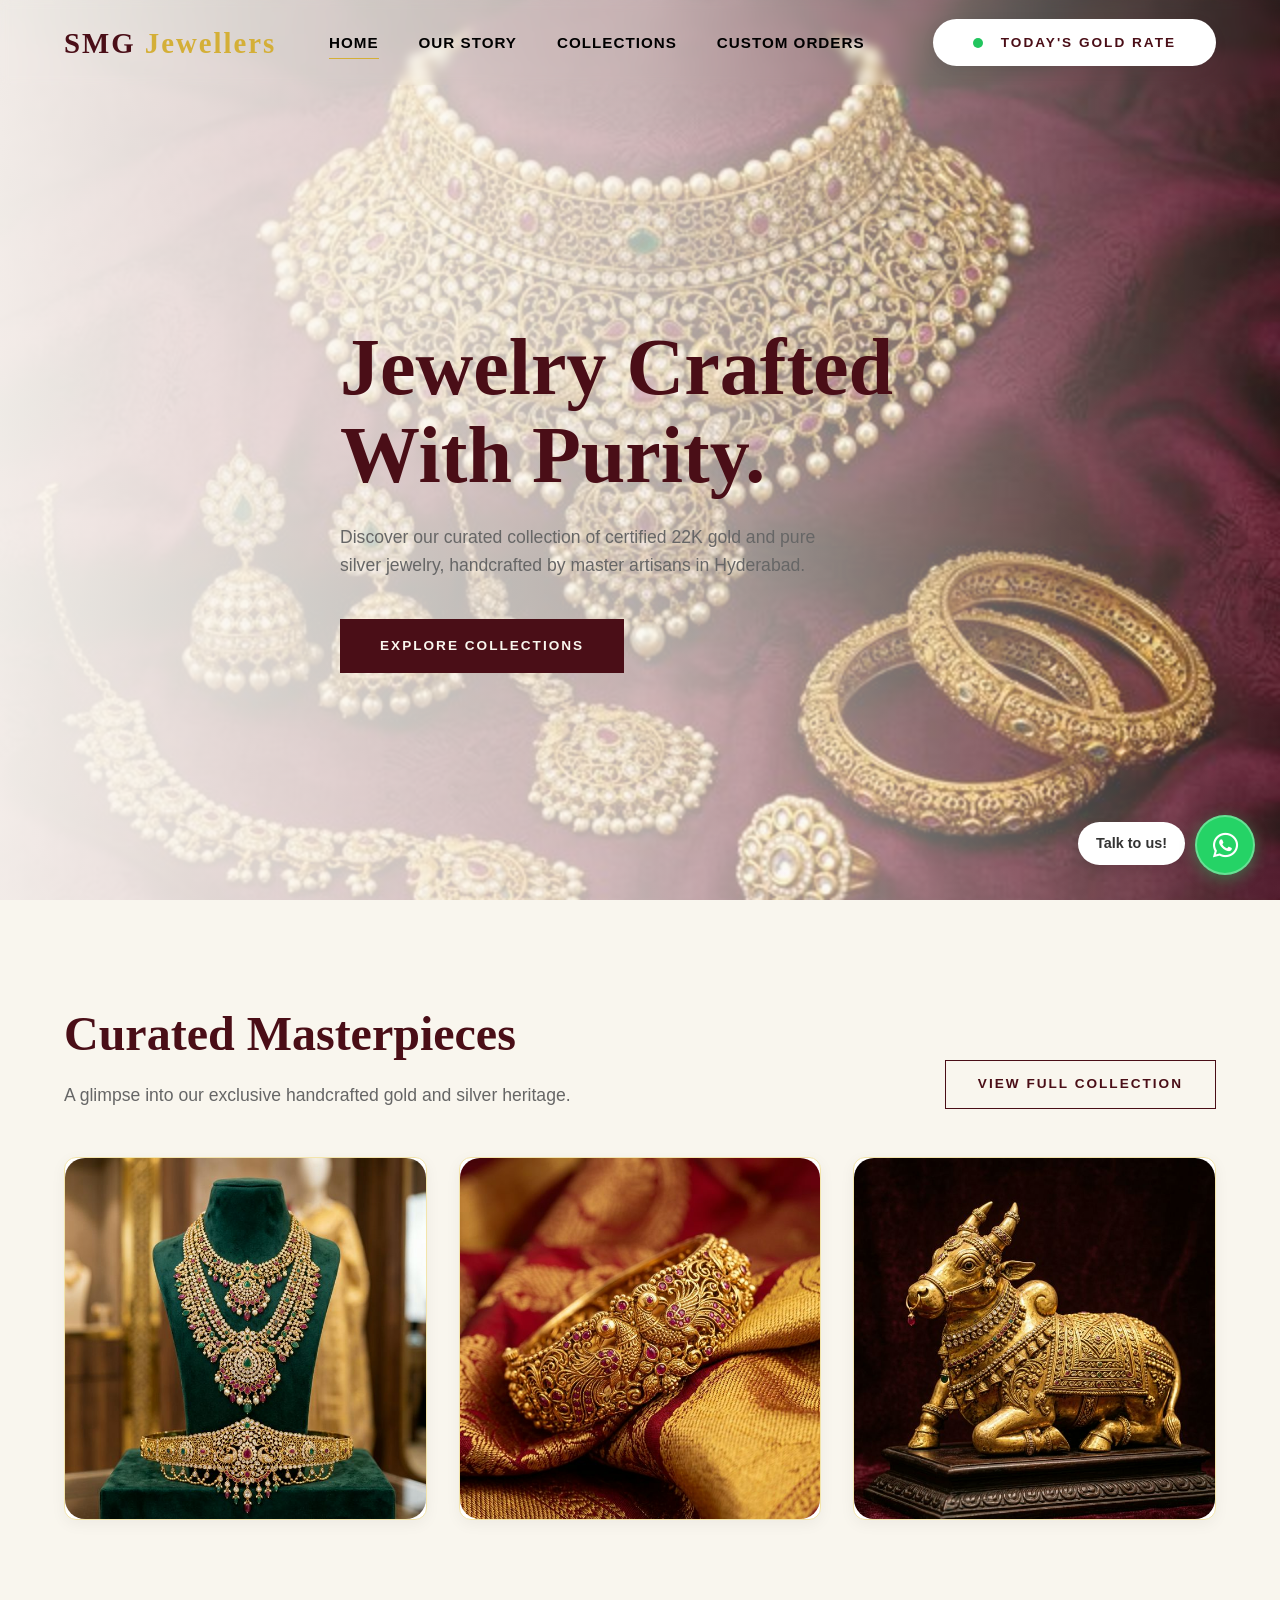
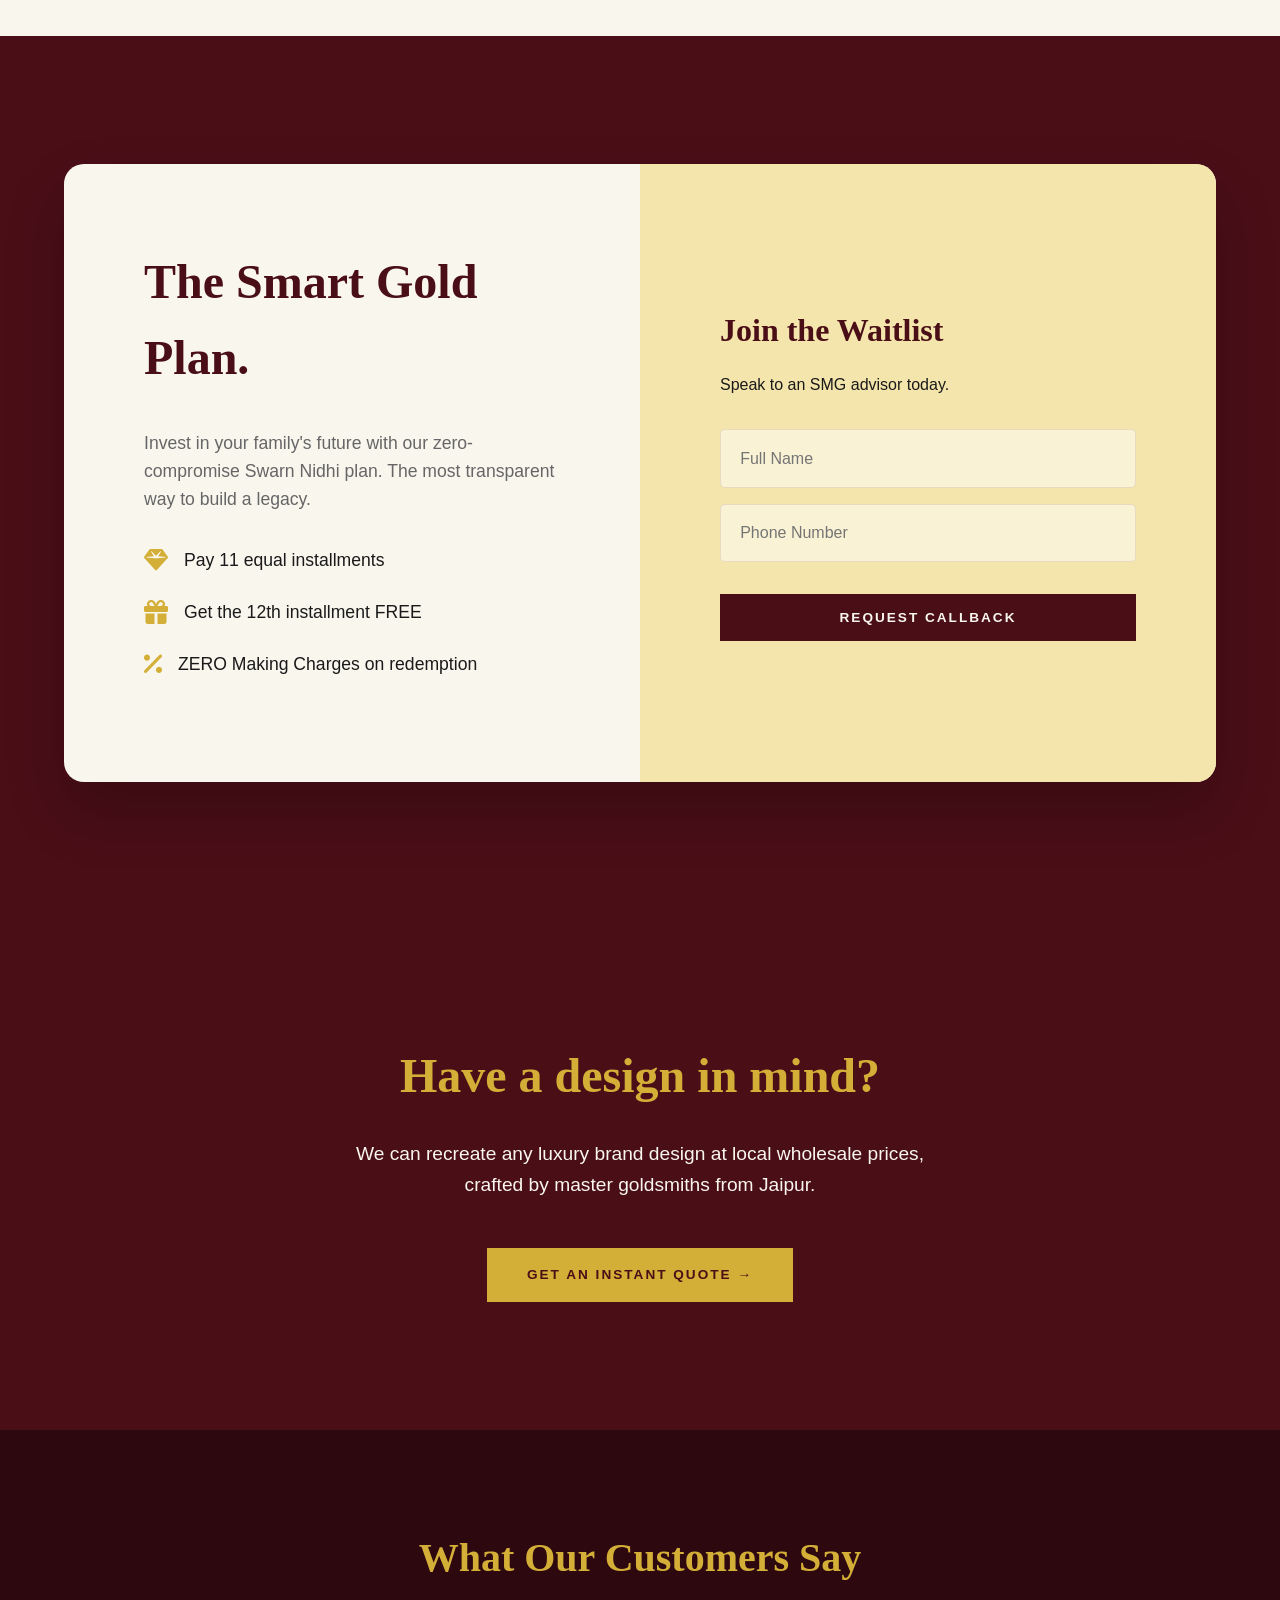
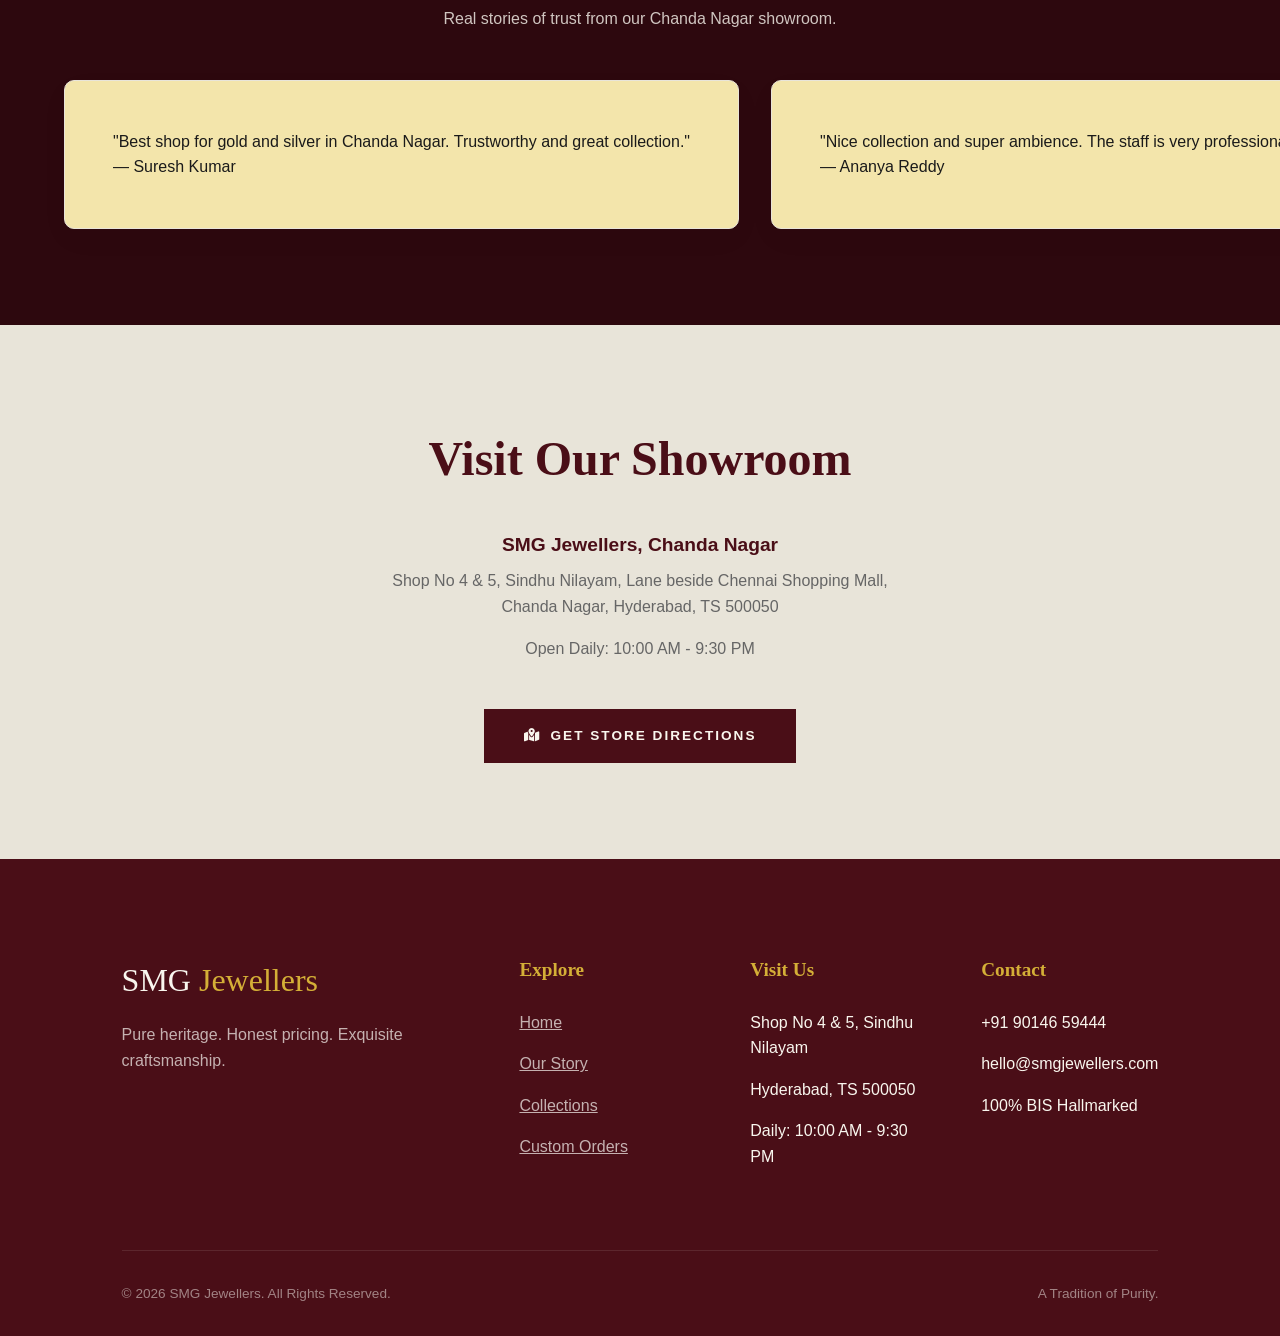
==== commit 295152f4: "fix: remove duplicate whatsapp buttons and refine mobile hero visual layout" ====
--- a/index.html
+++ b/index.html
@@ -354,10 +354,7 @@
 });
 </script>
 
-<!-- WhatsApp Float Button -->
-<a href="https://wa.me/919014659444?text=Hi, I have an inquiry about SMG Jewellers." target="_blank" class="wa-float" style="position: fixed; bottom: 20px; right: 20px; background: #25D366; color: white; width: 60px; height: 60px; border-radius: 50%; display: flex; justify-content: center; align-items: center; font-size: 30px; box-shadow: 0 4px 15px rgba(37, 211, 102, 0.4); z-index: 9999; text-decoration: none; transition: transform 0.3s ease;">
-    <i class="fa-brands fa-whatsapp"></i>
-</a>
+
 
 <!-- Mobile Sticky Nav -->
 <nav class="mobile-sticky-nav">
@@ -373,10 +370,7 @@
         <i class="fa-solid fa-wand-magic-sparkles"></i>
         <span>Custom</span>
     </a>
-    <a href="https://wa.me/919014659444" class="nav-item" target="_blank">
-        <i class="fa-brands fa-whatsapp"></i>
-        <span>Chat</span>
-    </a>
+
 </nav>
 <script>
     // Highlight active nav item
--- a/styles.css
+++ b/styles.css
@@ -276,11 +276,39 @@
     }
     
     .hero-overlay {
-        background: linear-gradient(to top, rgba(250, 247, 242, 0.95) 0%, rgba(250, 247, 242, 0.7) 40%, rgba(250, 247, 242, 0.3) 100%) !important;
-        backdrop-filter: none !important;
-        -webkit-backdrop-filter: none !important;
-        mask-image: none !important;
-        -webkit-mask-image: none !important;
+        background: linear-gradient(to top, rgba(250, 247, 242, 0.95) 0%, rgba(250, 247, 242, 0.5) 40%, transparent 100%) !important;
+        backdrop-filter: blur(10px);
+        -webkit-backdrop-filter: blur(10px);
+        mask-image: linear-gradient(to top, black 0%, transparent 80%);
+        -webkit-mask-image: linear-gradient(to top, black 0%, transparent 80%);
+        z-index: 1;
+    }
+
+    .whatsapp-float {
+        width: 70px !important;
+        height: 70px !important;
+        font-size: 36px !important;
+        bottom: 95px !important;
+        right: 20px !important;
+        box-shadow: 0 10px 40px rgba(37, 211, 102, 0.5) !important;
+    }
+
+    .wa-tooltip {
+        bottom: 110px !important;
+        right: 95px !important;
+        font-size: 15px !important;
+        padding: 8px 15px !important;
+    }
+
+    .hero-title {
+        font-size: 2.3rem !important;
+        margin-bottom: 1rem !important;
+    }
+
+    .hero-text {
+        font-size: 1rem !important;
+        margin-bottom: 1.5rem !important;
+        opacity: 0.9;
     }
 
     /* Collections Grid (Premium 2-column Layout) */
@@ -1482,7 +1510,8 @@
     }
 
     .hero-overlay {
-        background: linear-gradient(to top, rgba(250, 247, 242, 0.95) 0%, rgba(250, 247, 242, 0.7) 40%, rgba(250, 247, 242, 0.3) 100%) !important;
+        backdrop-filter: blur(5px);
+    transition: all 0.4s ease;
         backdrop-filter: none !important;
         -webkit-backdrop-filter: none !important;
     }
@@ -1700,7 +1729,7 @@
 
 /* Mobile Overrides */
 @media (max-width: 768px) {
-    .wa-tooltip { display: none !important; }
+
     .hero-content .btn {
         margin-left: 0 !important;
         display: inline-block;
@@ -2121,12 +2150,16 @@
         text-align: center !important;
     }
 
-    /* Hide floating WhatsApp — sticky nav already has Chat */
-    .whatsapp-float,
-    .wa-float,
-    a[class*='whatsapp-float'],
-    a[class*='wa-float'],
+
+}
+
+@media (max-width: 768px) {
+    .whatsapp-float {
+        bottom: 85px !important;
+        right: 20px !important;
+    }
     .wa-tooltip {
-        display: none !important;
-    }
-}
+        bottom: 95px !important;
+        right: 85px !important;
+    }
+}
